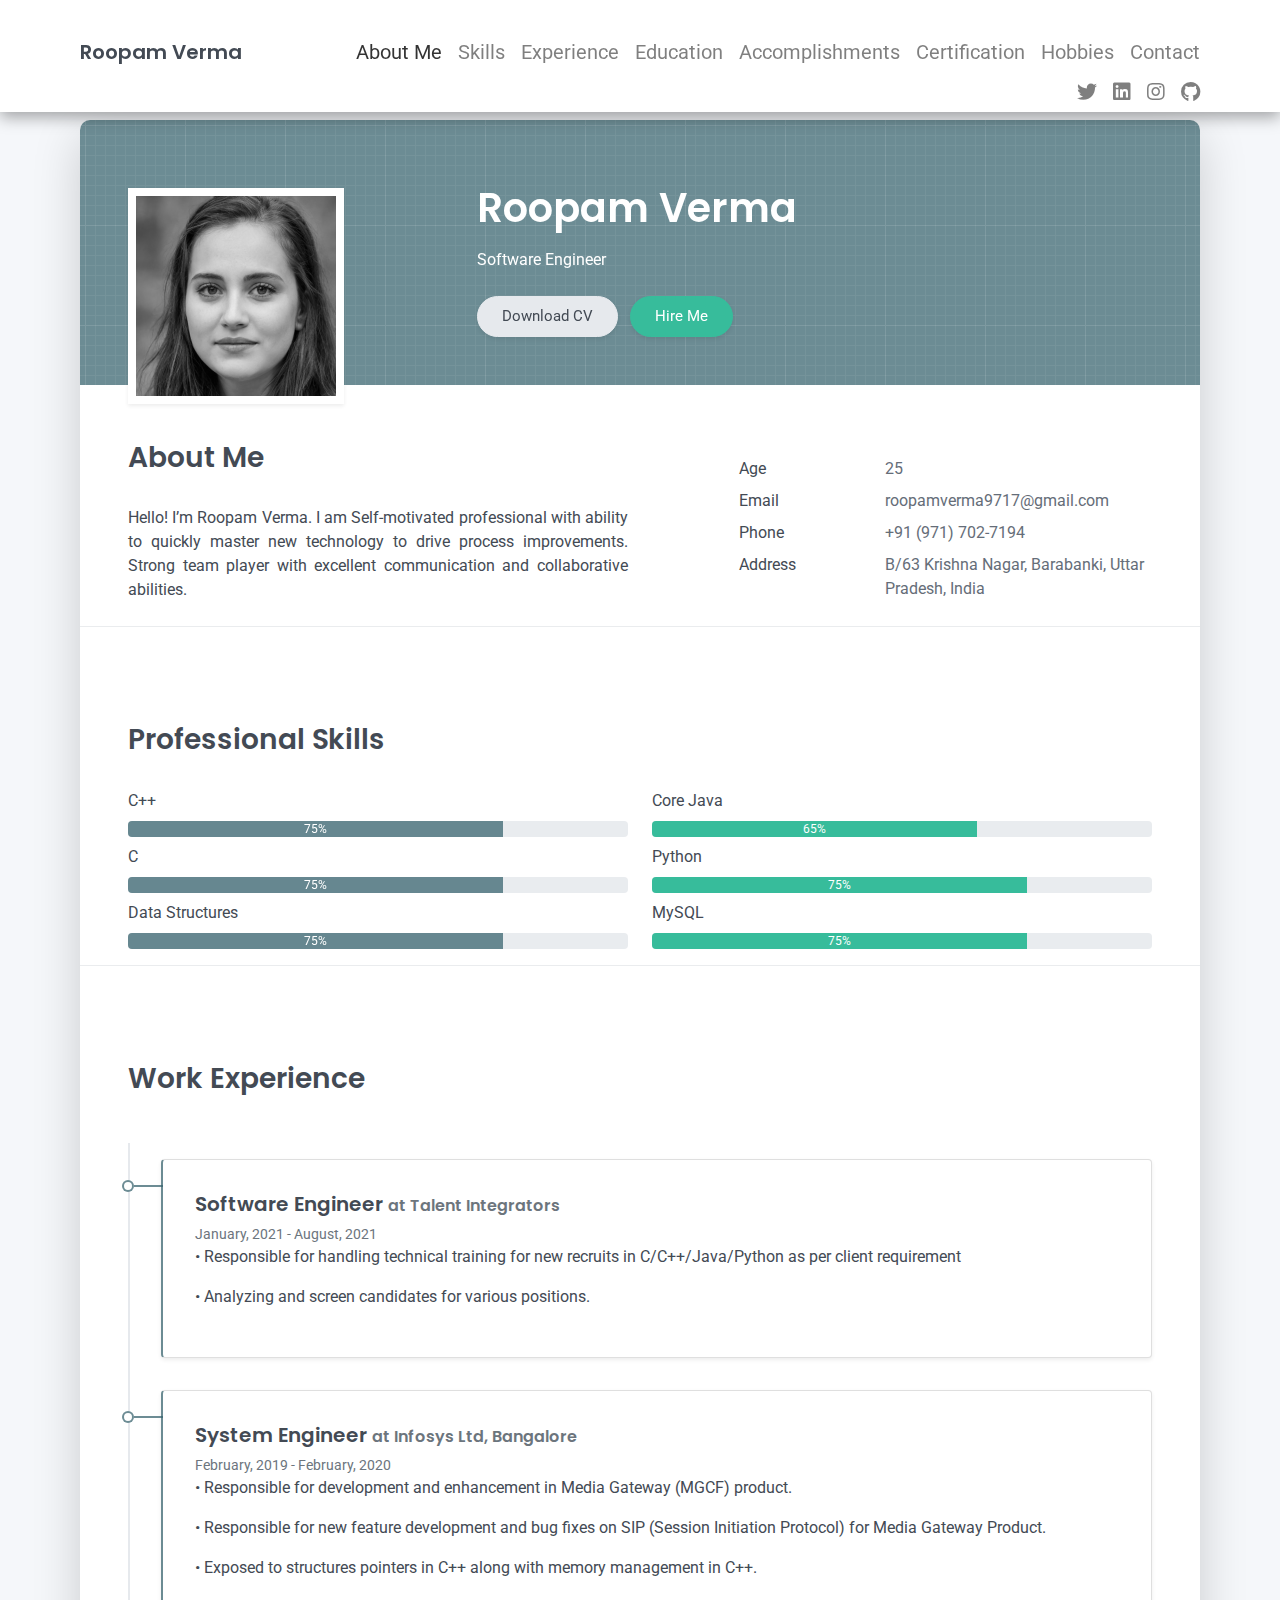
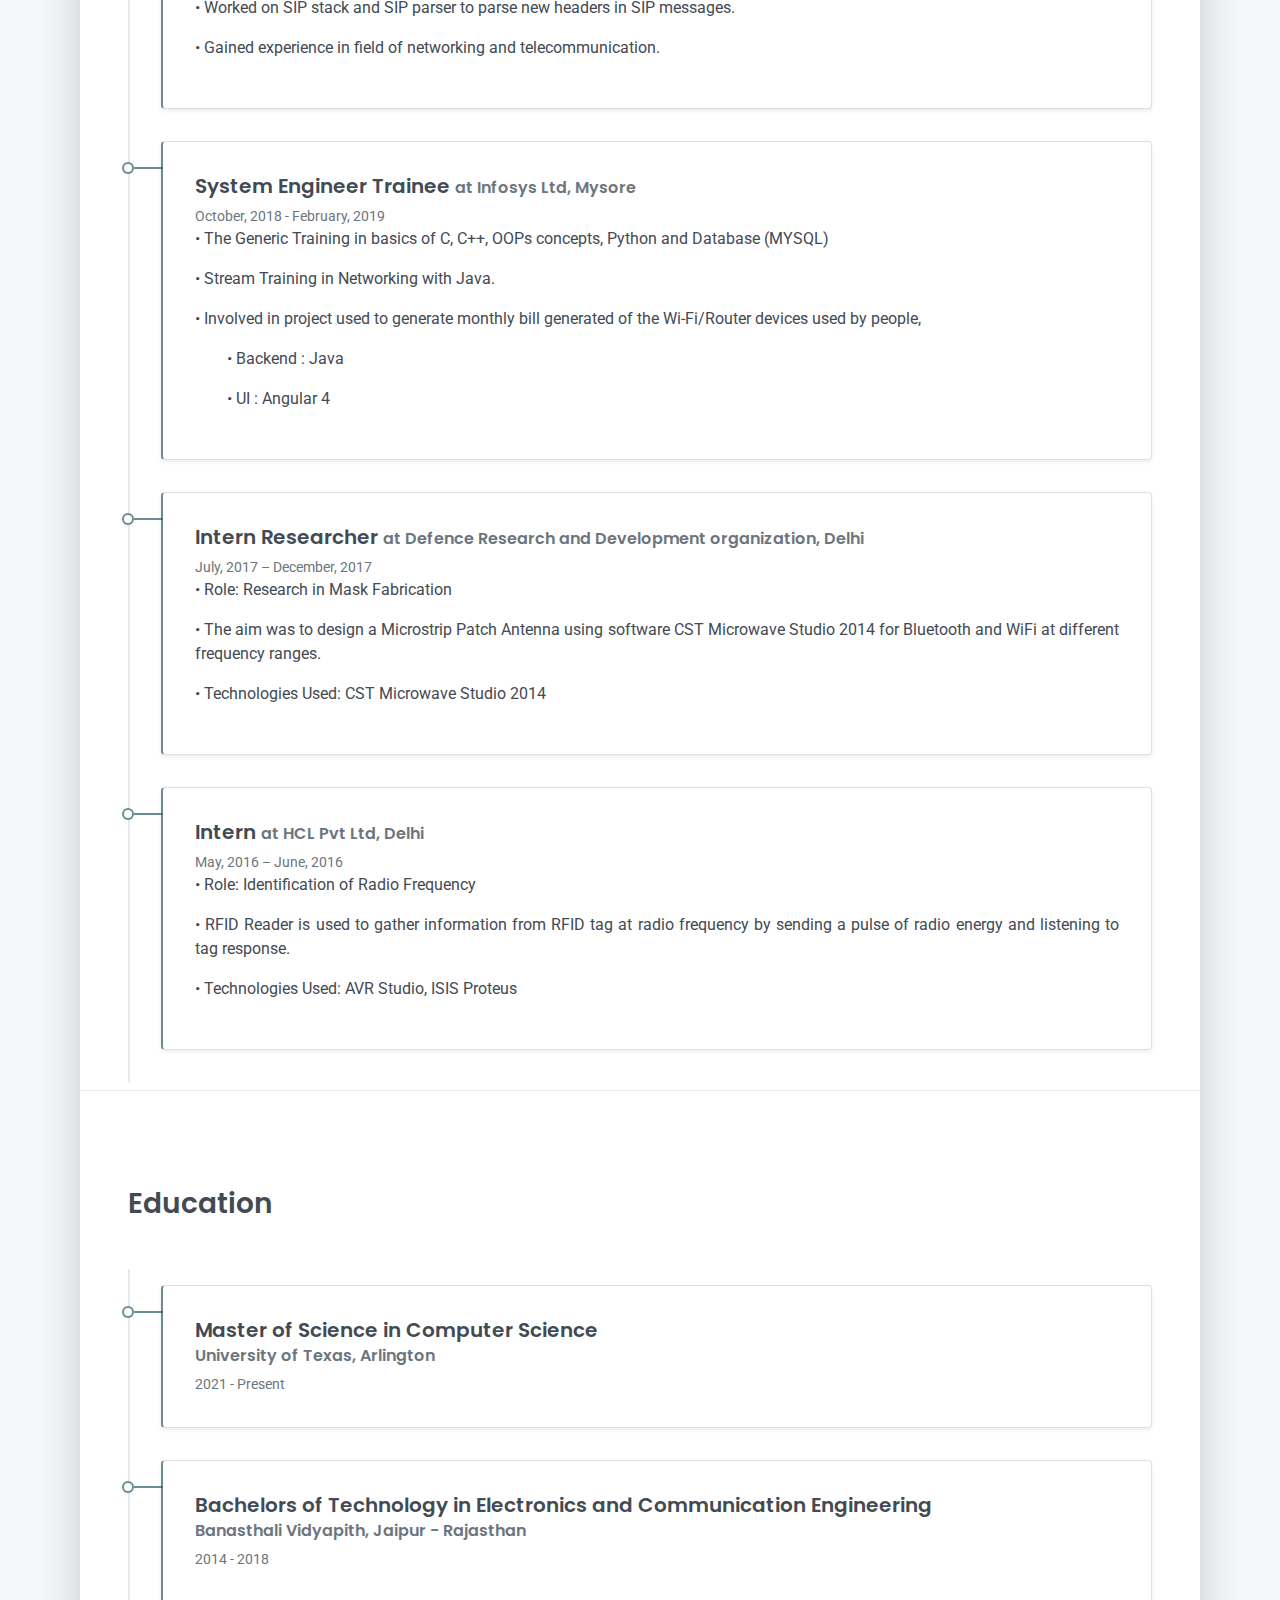
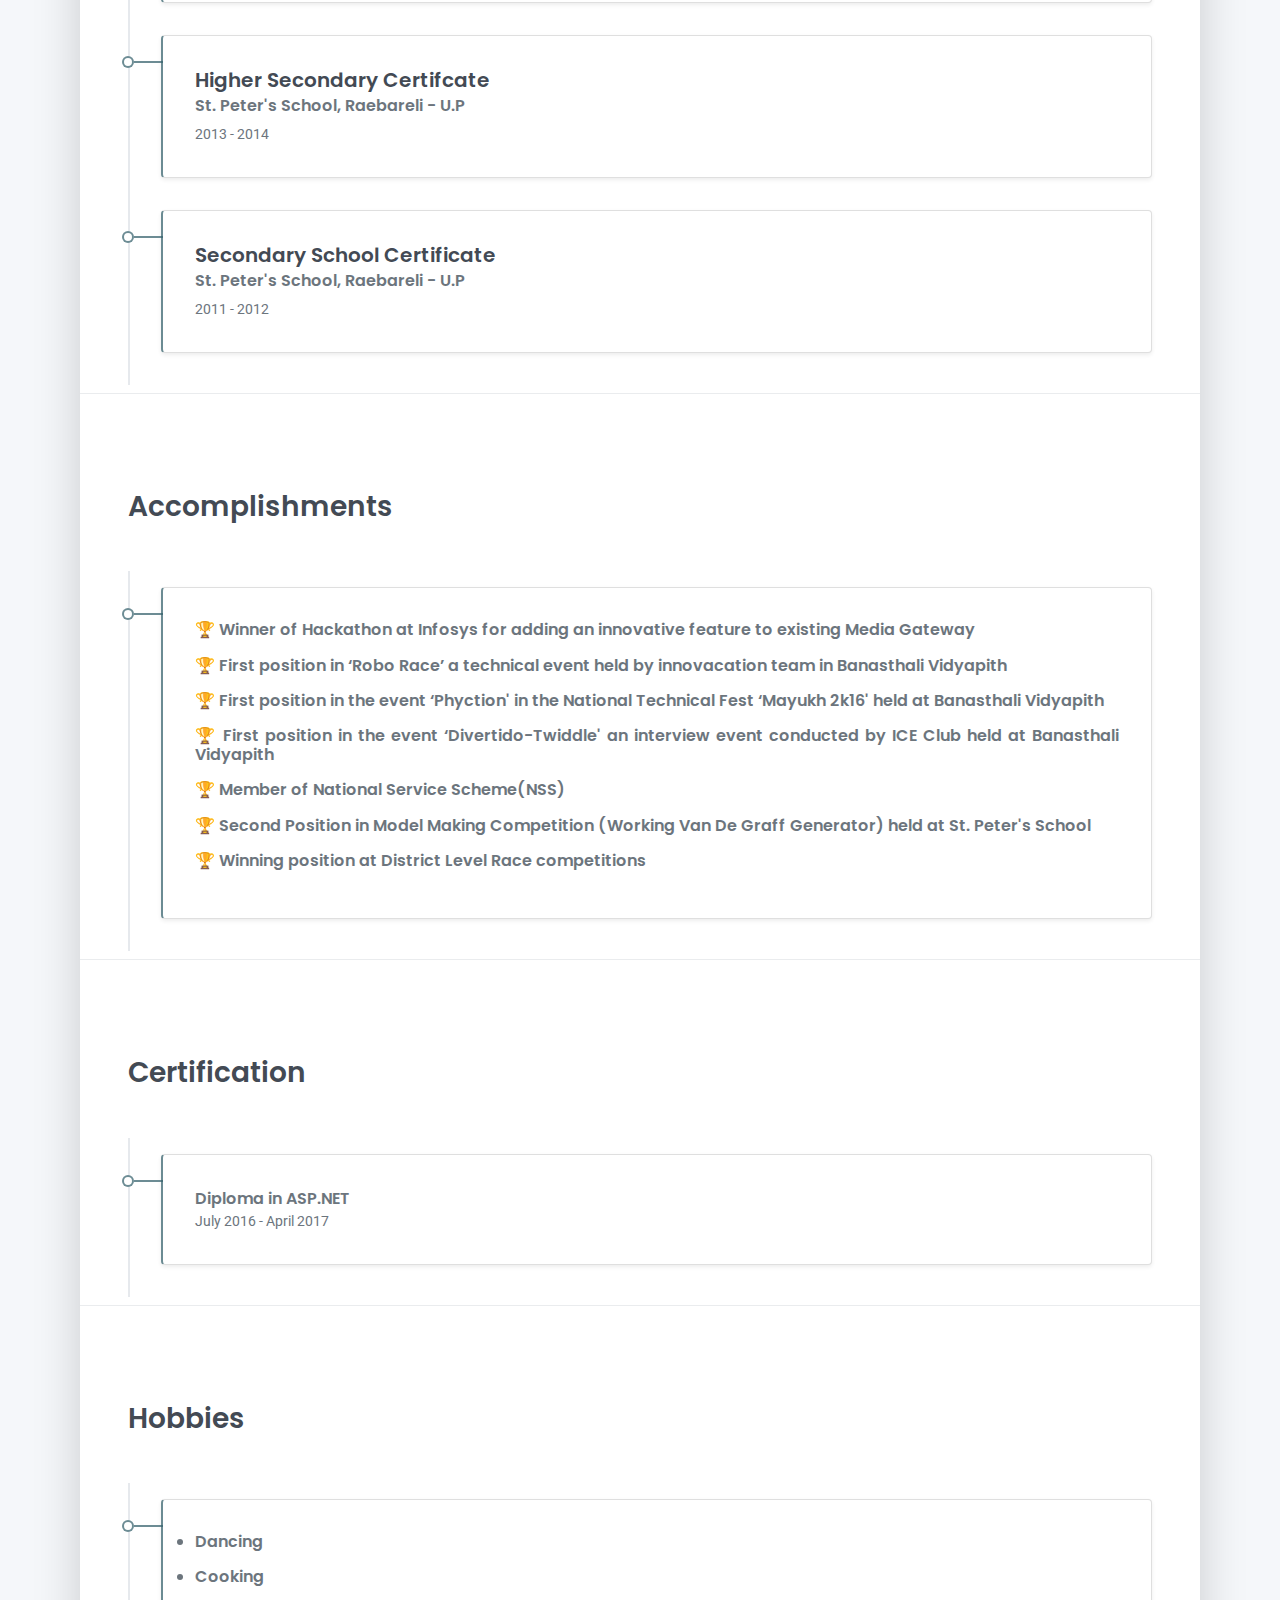
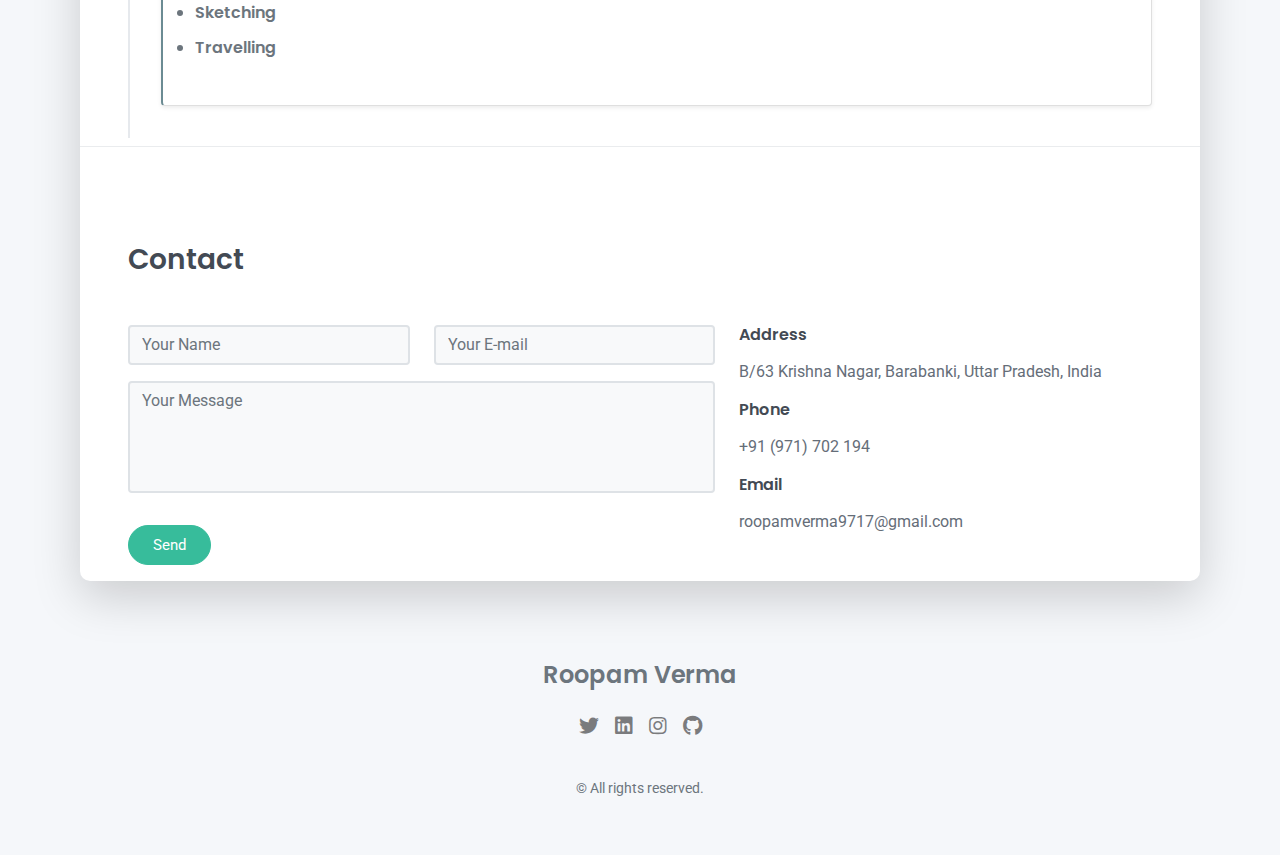
==== index.html @ d4c9407b "Update index.html" ====
<!DOCTYPE html>
<html lang="en-US">
  <head>
    <meta charset="UTF-8">
    <meta http-equiv="X-UA-Compatible" content="IE=edge">
    <meta name="viewport" content="width=device-width, initial-scale=1">
    <title>Roopam Verma</title>
    <link rel="preconnect" href="https://fonts.gstatic.com" crossorigin="crossorigin" />
    <link rel="preload" as="style" href="https://fonts.googleapis.com/css2?family=Poppins:wght@600&amp;family=Roboto:wght@300;400;500;700&amp;display=swap" />
    <link rel="stylesheet" href="https://fonts.googleapis.com/css2?family=Poppins:wght@600&amp;family=Roboto:wght@300;400;500;700&amp;display=swap" media="print" onload="this.media='all'" />
    <noscript>
      <link rel="stylesheet" href="https://fonts.googleapis.com/css2?family=Poppins:wght@600&amp;family=Roboto:wght@300;400;500;700&amp;display=swap" />
    </noscript>
    <link href="css/font-awesome/css/all.min.css?ver=1.2.0" rel="stylesheet">
    <link href="css/bootstrap.css?ver=1.2.0" rel="stylesheet">
    <link href="css/aos.css?ver=1.2.0" rel="stylesheet">
    <link href="css/main.css?ver=1.2.0" rel="stylesheet">
    <noscript>
      <style type="text/css">
        [data-aos] {
          opacity: 1 !important;
          transform: translate(0) scale(1) !important;
        }
      </style>
    </noscript>
  </head>
  <body id="top">
    <div class="posfix">
      <div class="container text-center text-lg-left">
        <div class="py-3 clearfix">
          <h1 class="site-title mb-0">Roopam Verma</h1>
          <div class="site-nav">
            <nav role="navigation">
		<ul id="mainNav" class="nav justify-content-center">
                        <li class=" active nav-item">
				<a class="nav-link" href="#aboutMe" >About Me</a>
			</li>
                        <li class="nav-item">
				<a class="nav-link" href="#skills" >Skills</a>
			</li>
                        <li class="nav-item">
				<a class="nav-link" href="#experience" >Experience</a>
			</li>
                        <li class="nav-item">
				<a class="nav-link" href="#edu" >Education</a>
			</li>
                        <li class="nav-item">
				<a class="nav-link" href="#Accomp" >Accomplishments</a>
			</li>
                        <li class="nav-item">
				<a class="nav-link" href="#certifications" >Certification</a>
			</li>
                        <li class="nav-item">
				<a class="nav-link" href="#hobbies" >Hobbies</a>
			</li>
                        <li class="nav-item">
				<a class="nav-link" href="#contact" >Contact</a>
			</li>
                    </ul>
                    <ul class="nav justify-content-end">
                <li class="nav-item">
                  <a class="nav-link" href="https://twitter.com/roopamverma96" title="Twitter">
                    <i class="fab fa-twitter"></i>
                    <span class="menu-title sr-only">Twitter</span>
                  </a>
                </li>
                <li class="nav-item">
                  <a class="nav-link" href="https://www.linkedin.com/in/roopamverma/" title="LinkedIn">
                    <i class="fab fa-linkedin"></i>
                    <span class="menu-title sr-only">LinkedIn</span>
                  </a>
                </li>
                <li class="nav-item">
                  <a class="nav-link" href="https://www.instagram.com/roopamrv/" title="Instagram">
                    <i class="fab fa-instagram"></i>
                    <span class="menu-title sr-only">Instagram</span>
                  </a>
                </li>
                <li class="nav-item">
                  <a class="nav-link" href="https://github.com/roopamrv" title="Github">
                    <i class="fab fa-github"></i>
                    <span class="menu-title sr-only">Github</span>
                  </a>
                </li>
              </ul>
            </nav>
          </div>
        </div>
      </div>
    </div>
    <div class="page-content mtop">
      <div class="container">
        <div class="cover shadow-lg bg-white">
          <div class="cover-bg p-3 p-lg-4 text-white">
            <div class="row">
              <div class="col-lg-4 col-md-5">
                <div class="avatar hover-effect bg-white shadow-sm p-1">
                  <img src="images/avatar.jpg" width="200" height="200" />
                </div>
              </div>
              <div class="col-lg-8 col-md-7 text-center text-md-start">
                <h2 class="h1 mt-2" data-aos="fade-left" data-aos-delay="0">Roopam Verma</h2>
                <p data-aos="fade-left" data-aos-delay="100">Software Engineer</p>
                <div class="d-print-none" data-aos="fade-left" data-aos-delay="200">
                  <a class="btn btn-light text-dark shadow-sm mt-1 me-1" href="right-resume.pdf" target="_blank">Download CV</a>
                  <a class="btn btn-success shadow-sm mt-1" href="#contact">Hire Me</a>
                </div>
              </div>
            </div>
          </div>
	  <section id="aboutMe" class= class="secpad">
          <div class="about-section pt-4 px-3 px-lg-4 mt-1">
            <div class="row">
              <div class="col-md-6">
                <h2 class="h3 mb-3">About Me</h2>
                <p>Hello! I’m Roopam Verma. I am Self-motivated professional with ability to quickly master new technology to drive process improvements. Strong team player with excellent communication and collaborative abilities.</p>
              </div>
              <div class="col-md-5 offset-md-1">
                <div class="row mt-2">
                  <div class="col-sm-4">
                    <div class="pb-1">Age</div>
                  </div>
                  <div class="col-sm-8">
                    <div class="pb-1 text-secondary">25</div>
                  </div>
                  <div class="col-sm-4">
                    <div class="pb-1">Email</div>
                  </div>
                  <div class="col-sm-8">
                    <div class="pb-1 text-secondary">roopamverma9717@gmail.com</div>
                  </div>
                  <div class="col-sm-4">
                    <div class="pb-1">Phone</div>
                  </div>
                  <div class="col-sm-8">
                    <div class="pb-1 text-secondary">+91 (971) 702-7194</div>
                  </div>
                  <div class="col-sm-4">
                    <div class="pb-1">Address</div>
                  </div>
                  <div class="col-sm-8">
                    <div class="pb-1 text-secondary">B/63 Krishna Nagar, Barabanki, Uttar Pradesh, India </div>
                  </div>
                </div>
              </div>
            </div>
          </div>
	  </section>
          <hr class="d-print-none" />
        <section id="skills" class="secpad">  
	<div class="skills-section px-3 px-lg-4 pt-4">
            <h2 class="h3 mb-3">Professional Skills</h2>
            <div class="row">
              <div class="col-md-6">
                <div class="mb-2">
                  <span>C++</span>
                  <div class="progress my-1">
                    <div class="progress-bar bg-primary" role="progressbar" data-aos="zoom-in-right" data-aos-delay="100" data-aos-anchor=".skills-section" style="width: 75%" aria-valuenow="75" aria-valuemin="0" aria-valuemax="100">75%</div>
                  </div>
                </div>
                <div class="mb-2">
                  <span>C</span>
                  <div class="progress my-1">
                    <div class="progress-bar bg-primary" role="progressbar" data-aos="zoom-in-right" data-aos-delay="200" data-aos-anchor=".skills-section" style="width: 75%" aria-valuenow="75" aria-valuemin="0" aria-valuemax="100">75%</div>
                  </div>
                </div>
                <div class="mb-2">
                  <span>Data Structures</span>
                  <div class="progress my-1">
                    <div class="progress-bar bg-primary" role="progressbar" data-aos="zoom-in-right" data-aos-delay="300" data-aos-anchor=".skills-section" style="width: 75%" aria-valuenow="75" aria-valuemin="0" aria-valuemax="100">75%</div>
                  </div>
                </div>
              </div>
              <div class="col-md-6">
                <div class="mb-2">
                  <span>Core Java</span>
                  <div class="progress my-1">
                    <div class="progress-bar bg-success" role="progressbar" data-aos="zoom-in-right" data-aos-delay="400" data-aos-anchor=".skills-section" style="width: 65%" aria-valuenow="70" aria-valuemin="0" aria-valuemax="100">65%</div>
                  </div>
                </div>
                <div class="mb-2">
                  <span>Python</span>
                  <div class="progress my-1">
                    <div class="progress-bar bg-success" role="progressbar" data-aos="zoom-in-right" data-aos-delay="500" data-aos-anchor=".skills-section" style="width: 75%" aria-valuenow="65" aria-valuemin="0" aria-valuemax="100">75%</div>
                  </div>
                </div>
                <div class="mb-2">
                  <span>MySQL</span>
                  <div class="progress my-1">
                    <div class="progress-bar bg-success" role="progressbar" data-aos="zoom-in-right" data-aos-delay="600" data-aos-anchor=".skills-section" style="width: 75%" aria-valuenow="75" aria-valuemin="0" aria-valuemax="100">75%</div>
                  </div>
                </div>
              </div>
            </div>
          </div></section>
          <hr class="d-print-none" />
	  <section id="experience" class="secpad">
          <div class="work-experience-section px-3 px-lg-4 pt-4">
            <h2 class="h3 mb-4">Work Experience</h2>
            <div class="timeline">
              <div class="timeline-card timeline-card-primary card shadow-sm">
                <div class="card-body">
                  <div class="h5 mb-1">Software Engineer <span class="text-muted h6">at Talent Integrators</span>
                  </div>
                  <div class="text-muted text-small mb-2">January, 2021 - August, 2021</div>
                  <div>
                    <p>• Responsible for handling technical training for new recruits in C/C++/Java/Python as per client requirement </p>
                    <p>• Analyzing and screen candidates for various positions.</p>
                  </div>
                </div>
              </div>
              <div class="timeline-card timeline-card-primary card shadow-sm">
                <div class="card-body">
                  <div class="h5 mb-1">System Engineer <span class="text-muted h6">at Infosys Ltd, Bangalore</span>
                  </div>
                  <div class="text-muted text-small mb-2">February, 2019 - February, 2020</div>
                  <div>
                    <p>• Responsible for development and enhancement in Media Gateway (MGCF) product.</p>
                    <p>• Responsible for new feature development and bug fixes on SIP (Session Initiation Protocol) for Media Gateway Product.</p>
                    <p>• Exposed to structures pointers in C++ along with memory management in C++.</p>
                    <p>• Worked on SIP stack and SIP parser to parse new headers in SIP messages.</p>
                    <p>• Gained experience in field of networking and telecommunication.</p>
                  </div>
                </div>
              </div>
              <div class="timeline-card timeline-card-primary card shadow-sm">
                <div class="card-body">
                  <div class="h5 mb-1">System Engineer Trainee <span class="text-muted h6">at Infosys Ltd, Mysore</span>
                  </div>
                  <div class="text-muted text-small mb-2">October, 2018 - February, 2019</div>
                  <div>
                    <p>• The Generic Training in basics of C, C++, OOPs concepts, Python and Database (MYSQL)</p>
                    <p>• Stream Training in Networking with Java.</p>
                    <p>• Involved in project used to generate monthly bill generated of the Wi-Fi/Router devices used by people,</p>
                    <p>&nbsp &nbsp &nbsp &nbsp • Backend : Java</p>
                    <p>&nbsp &nbsp &nbsp &nbsp • UI : Angular 4</p>
                  </div>
                </div>
              </div>
              </ /adding data>
              <div class="timeline-card timeline-card-primary card shadow-sm">
                <div class="card-body">
                  <div class="h5 mb-1">Intern Researcher <span class="text-muted h6">at Defence Research and Development organization, Delhi</span>
                  </div>
                  <div class="text-muted text-small mb-2">July, 2017 – December, 2017</div>
                  <div>
                    <p>• Role: Research in Mask Fabrication</p>
                    <p>• The aim was to design a Microstrip Patch Antenna using software CST Microwave Studio 2014 for Bluetooth and WiFi at different frequency ranges.</p>
                    <p>• Technologies Used: CST Microwave Studio 2014</p>
                  </div>
                </div>
              </div>
              <div class="timeline-card timeline-card-primary card shadow-sm">
                <div class="card-body">
                  <div class="h5 mb-1">Intern <span class="text-muted h6">at HCL Pvt Ltd, Delhi</span>
                  </div>
                  <div class="text-muted text-small mb-2">May, 2016 – June, 2016</div>
                  <div>
                    <p>• Role: Identification of Radio Frequency</p>
                    <p>• RFID Reader is used to gather information from RFID tag at radio frequency by sending a pulse of radio energy and listening to tag response.</p>
                    <p>• Technologies Used: AVR Studio, ISIS Proteus</p>
                  </div>
                </div>
              </div>
            </div>
          </div></section>
          <hr class="d-print-none" />
	  <section id="edu" class="secpad">
          <div class="education-section px-3 px-lg-4 pt-4">
            <h2 class="h3 mb-4">Education</h2>
            <div class="timeline">
              <div class="timeline-card timeline-card-success card shadow-sm">
                <div class="card-body">
                  <div class="h5 mb-1">Master of Science in Computer Science <br>
                    <span class="text-muted h6">University of Texas, Arlington</span>
                  </div>
                  <div class="text-muted text-small mb-2">2021 - Present</div>
                </div>
              </div>
              <div class="timeline-card timeline-card-success card shadow-sm">
                <div class="card-body">
                  <div class="h5 mb-1">Bachelors of Technology in Electronics and Communication Engineering <br>
                    <span class="text-muted h6">Banasthali Vidyapith, Jaipur - Rajasthan</span>
                  </div>
                  <div class="text-muted text-small mb-2">2014 - 2018</div>
                </div>
              </div>
              <div class="timeline-card timeline-card-success card shadow-sm">
                <div class="card-body">
                  <div class="h5 mb-1">Higher Secondary Certifcate <br>
                    <span class="text-muted h6">St. Peter's School, Raebareli - U.P</span>
                  </div>
                  <div class="text-muted text-small mb-2">2013 - 2014</div>
                </div>
              </div>
              <div class="timeline-card timeline-card-success card shadow-sm">
                <div class="card-body">
                  <div class="h5 mb-1">Secondary School Certificate <br>
                    <span class="text-muted h6">St. Peter's School, Raebareli - U.P</span>
                  </div>
                  <div class="text-muted text-small mb-2">2011 - 2012</div>
                </div>
              </div>
            </div>
          </div></section>
          <hr class="d-print-none" />
	  <section id="Accomp" class="secpad">
          <div class="education-section px-3 px-lg-4 pt-4">
            <h2 class="h3 mb-4">Accomplishments</h2>
            <div class="timeline">
              <div class="timeline-card timeline-card-success card shadow-sm">
                <div class="card-body">
                  <span class="text-muted h6">
                    <p>🏆 Winner of Hackathon at Infosys for adding an innovative feature to existing Media Gateway </p>
                    <p>🏆 First position in ‘Robo Race’ a technical event held by innovacation team in Banasthali Vidyapith </p>
                    <p>🏆 First position in the event ‘Phyction' in the National Technical Fest ‘Mayukh 2k16' held at Banasthali Vidyapith </p>
                    <p>🏆 First position in the event ‘Divertido-Twiddle' an interview event conducted by ICE Club held at Banasthali Vidyapith </p>
                    <p>🏆 Member of National Service Scheme(NSS) </p>
                    <p>🏆 Second Position in Model Making Competition (Working Van De Graff Generator) held at St. Peter's School </p>
                    <p>🏆 Winning position at District Level Race competitions </p>
                  </span>
                </div>
              </div>
            </div>
          </div></section>
          <hr class="d-print-none" />
	  <section id="certifications" class="secpad">
          <div class="education-section px-3 px-lg-4 pt-4">
            <h2 class="h3 mb-4">Certification</h2>
            <div class="timeline">
              <div class="timeline-card timeline-card-success card shadow-sm">
                <div class="card-body">
                  <span class="text-muted h6"> Diploma in ASP.NET </span>
                  <div class="text-muted text-small mb-2">July 2016 - April 2017</div>
                </div>
              </div>
            </div>
          </div></section>
          <hr class="d-print-none" />
	  <section id="hobbies" class="secpad">
          <div class="education-section px-3 px-lg-4 pt-4">
            <h2 class="h3 mb-4">Hobbies</h2>
            <div class="timeline">
              <div class="timeline-card timeline-card-success card shadow-sm">
                <div class="card-body">
                  <span class="text-muted h6">
                    <li>
                      <p>Dancing </p>
                    </li>
                    <li>
                      <p>Cooking </p>
                    </li>
                    <li>
                      <p>Sketching </p>
                    </li>
                    <li>
                      <p>Travelling </p>
                    </li>
                  </span>
                </div>
              </div>
            </div>
          </div></section>
          <hr class="d-print-none" />
	  <section id="contact" class="secpad">
          <div class="contant-section px-3 px-lg-4 pt-4">
            <h2 class="h3 text mb-3">Contact</h2>
            <div class="row">
              <div class="col-md-7 d-print-none">
                <div class="my-2">
                  <form action="https://formspree.io/your@email.com" method="POST">
                    <div class="row">
                      <div class="col-6">
                        <input class="form-control" type="text" id="name" name="name" placeholder="Your Name" required>
                      </div>
                      <div class="col-6">
                        <input class="form-control" type="email" id="email" name="_replyto" placeholder="Your E-mail" required>
                      </div>
                    </div>
                    <div class="form-group my-2">
                      <textarea class="form-control" style="resize: none;" id="message" name="message" rows="4" placeholder="Your Message" required></textarea>
                    </div>
                    <button class="btn btn-success mt-2" type="submit">Send</button>
                  </form>
                </div>
              </div>
              <div class="col">
                <div class="mt-2">
                  <h3 class="h6">Address</h3>
                  <div class="pb-2 text-secondary">B/63 Krishna Nagar, Barabanki, Uttar Pradesh, India</div>
                  <h3 class="h6">Phone</h3>
                  <div class="pb-2 text-secondary">+91 (971) 702 194 </div>
                  <h3 class="h6">Email</h3>
                  <div class="pb-2 text-secondary">roopamverma9717@gmail.com</div>
                </div></section>
              </div>
              <div class="col d-none d-print-block">
                <div class="mt-2">
                  <div>
                    <div class="mb-2">
                      <div class="text-dark">
                        <i class="fab fa-twitter mr-1"></i>
                        <span>https://twitter.com/roopamverma96</span>
                      </div>
                    </div>
                    <div class="mb-2">
                      <div class="text-dark">
                        <i class="fab fa-linkedin mr-1"></i>
                        <span>https://www.linkedin.com/in/roopamverma/</span>
                      </div>
                    </div>
                    <div class="mb-2">
                      <div class="text-dark">
                        <i class="fab fa-instagram mr-1"></i>
                        <span>https://www.instagram.com/roopamrv/</span>
                      </div>
                    </div>
                    <div class="mb-2">
                      <div class="text-dark">
                        <i class="fab fa-github mr-1"></i>
                        <span>https://github.com/roopamrv</span>
                      </div>
                    </div>
                  </div>
                </div>
              </div>
            </div>
          </div>
        </div>
      </div>
    </div>
    <footer class="pt-4 pb-4 text-muted text-center d-print-none">
      <div class="container">
        <div class="my-3">
          <div class="h4">Roopam Verma</div>
          <div class="footer-nav">
            <nav role="navigation">
              <ul class="nav justify-content-center">
                <li class="nav-item">
                  <a class="nav-link" href="https://twitter.com/roopamverma96" title="Twitter">
                    <i class="fab fa-twitter"></i>
                    <span class="menu-title sr-only">Twitter</span>
                  </a>
                </li>
                <li class="nav-item">
                  <a class="nav-link" href="https://www.linkedin.com/in/roopamverma/" title="LinkedIn">
                    <i class="fab fa-linkedin"></i>
                    <span class="menu-title sr-only">LinkedIn</span>
                  </a>
                </li>
                <li class="nav-item">
                  <a class="nav-link" href="https://www.instagram.com/roopamrv/" title="Instagram">
                    <i class="fab fa-instagram"></i>
                    <span class="menu-title sr-only">Instagram</span>
                  </a>
                </li>
                <li class="nav-item">
                  <a class="nav-link" href="https://github.com/roopamrv" title="Github">
                    <i class="fab fa-github"></i>
                    <span class="menu-title sr-only">Github</span>
                  </a>
                </li>
              </ul>
            </nav>
          </div>
        </div>
        <div class="text-small">
          <div class="mb-1">&copy; All rights reserved.</div>
        </div>
      </div>
    </footer>
    <script src="scripts/bootstrap.bundle.min.js?ver=1.2.0"></script>
    <script src="scripts/aos.js?ver=1.2.0"></script>
    <script src="https://ajax.googleapis.com/ajax/libs/jquery/2.0.0/jquery.min.js"></script>
    <script type="text/javascript" src="scripts/main.js?ver=1.2.0"></script>
  </body>
</html>
---- css/main.css ----
/* Buttons */
/* Inputs */
/* Timeline custom component */
.timeline {
  border-left: 2px solid #E6E9ED;
  padding: 1rem 0; }

.timeline-card {
  position: relative;
  margin-left: 31px;
  border-left: 2px solid;
  margin-bottom: 2rem; }

.timeline-card:last-child {
  margin-bottom: 1rem; }

.timeline-card:before {
  content: '';
  display: inline-block;
  position: absolute;
  background-color: #fff;
  border-radius: 10px;
  width: 12px;
  height: 12px;
  top: 20px;
  left: -41px;
  border: 2px solid;
  z-index: 2; }

.timeline-card:after {
  content: '';
  display: inline-block;
  position: absolute;
  background-color: currentColor;
  width: 29px;
  height: 2px;
  top: 25px;
  left: -29px;
  z-index: 1; }

.timeline-card-primary {
  border-left-color: rgba(53, 97, 108, 0.73);; }

.timeline-card-primary:before {
  border-color: rgba(53, 97, 108, 0.73);; }

.timeline-card-primary:after {
  background-color: rgba(53, 97, 108, 0.73);; }

.timeline-card-success {
  border-left-color: rgba(53, 97, 108, 0.73); }

.timeline-card-success:before {
  border-color: rgba(53, 97, 108, 0.73); }

.timeline-card-success:after {
  background-color: rgba(53, 97, 108, 0.73); }

html {
  scroll-behavior: smooth; }

.site-title {
  font-size: 1.25rem;
  line-height: 2.5rem; }

.nav-link {
  padding: 0;
  font-size: 1.25rem;
  line-height: 2.5rem;
  color: rgba(0, 0, 0, 0.5); }

.nav-link:hover,
.nav-link:focus,
.active .nav-link {
  color: rgba(0, 0, 0, 0.8); }

.nav-item + .nav-item {
  margin-left: 1rem; }

.cover {
  border-radius: 10px; }

.cover-bg {
  background-color: rgba(53, 97, 108, 0.73);
  background-image: url("data:image/svg+xml,%3Csvg xmlns='http://www.w3.org/2000/svg' width='100' height='100' viewBox='0 0 100 100'%3E%3Cg fill-rule='evenodd'%3E%3Cg fill='%23ffffff' fill-opacity='0.12'%3E%3Cpath opacity='.5' d='M96 [base64] 0v-9h-9v9h9zm-10 0v-9h-9v9h9zm-10 0v-9h-9v9h9zm-10 0v-9h-9v9h9zm-10 0v-9h-9v9h9zm-10 0v-9h-9v9h9zm-10 0v-9h-9v9h9zm-10 0v-9h-9v9h9zm-9-10h9v-9h-9v9zm10 0h9v-9h-9v9zm10 0h9v-9h-9v9zm10 0h9v-9h-9v9zm10 0h9v-9h-9v9zm10 0h9v-9h-9v9zm10 0h9v-9h-9v9zm10 0h9v-9h-9v9zm9-10v-9h-9v9h9zm-10 0v-9h-9v9h9zm-10 0v-9h-9v9h9zm-10 0v-9h-9v9h9zm-10 0v-9h-9v9h9zm-10 0v-9h-9v9h9zm-10 0v-9h-9v9h9zm-10 0v-9h-9v9h9zm-9-10h9v-9h-9v9zm10 0h9v-9h-9v9zm10 0h9v-9h-9v9zm10 0h9v-9h-9v9zm10 0h9v-9h-9v9zm10 0h9v-9h-9v9zm10 0h9v-9h-9v9zm10 0h9v-9h-9v9zm9-10v-9h-9v9h9zm-10 0v-9h-9v9h9zm-10 0v-9h-9v9h9zm-10 0v-9h-9v9h9zm-10 0v-9h-9v9h9zm-10 0v-9h-9v9h9zm-10 0v-9h-9v9h9zm-10 0v-9h-9v9h9zm-9-10h9v-9h-9v9zm10 0h9v-9h-9v9zm10 0h9v-9h-9v9zm10 0h9v-9h-9v9zm10 0h9v-9h-9v9zm10 0h9v-9h-9v9zm10 0h9v-9h-9v9zm10 0h9v-9h-9v9zm9-10v-9h-9v9h9zm-10 0v-9h-9v9h9zm-10 0v-9h-9v9h9zm-10 0v-9h-9v9h9zm-10 0v-9h-9v9h9zm-10 0v-9h-9v9h9zm-10 0v-9h-9v9h9zm-10 0v-9h-9v9h9zm-9-10h9v-9h-9v9zm10 0h9v-9h-9v9zm10 0h9v-9h-9v9zm10 0h9v-9h-9v9zm10 0h9v-9h-9v9zm10 0h9v-9h-9v9zm10 0h9v-9h-9v9zm10 0h9v-9h-9v9z'/%3E%3Cpath d='M6 5V0H5v5H0v1h5v94h1V6h94V5H6z'/%3E%3C/g%3E%3C/g%3E%3C/svg%3E");
  border-radius: 10px 10px 0 0; }

.avatar {
  max-width: 216px;
  max-height: 216px;
  margin-top: 20px;
  text-align: center;
  margin-left: auto;
  margin-right: auto; }

.avatar img {
  /* Safari 6.0 - 9.0 */
  filter: grayscale(100%); }

footer a:not(.nav-link) {
  color: inherit;
  border-bottom: 1px dashed;
  text-decoration: none;
  cursor: pointer; }

@media (min-width: 48em) {
  .site-title {
    float: left; }
  .site-nav {
    float: right; }
  .avatar {
    margin-bottom: -80px;
    margin-left: 0; } }

@media print {
  body {
    background-color: #fff; }
  .container {
    width: auto;
    max-width: 100%;
    padding: 0; }
  .cover, .cover-bg {
    border-radius: 0; }
  .cover.shadow-lg {
    box-shadow: none !important; }
  .cover-bg {
    padding: 5rem !important;
    padding-bottom: 10px !important; }
  .avatar {
    margin-top: -10px; }
  .about-section {
    padding: 6.5rem 5rem 2rem !important; }
  .skills-section,
  .work-experience-section,
  .education-section,
  .contant-section {
    padding: 1.5rem 5rem 2rem !important; }
  .page-break {
    padding-top: 5rem;
    page-break-before: always; } }
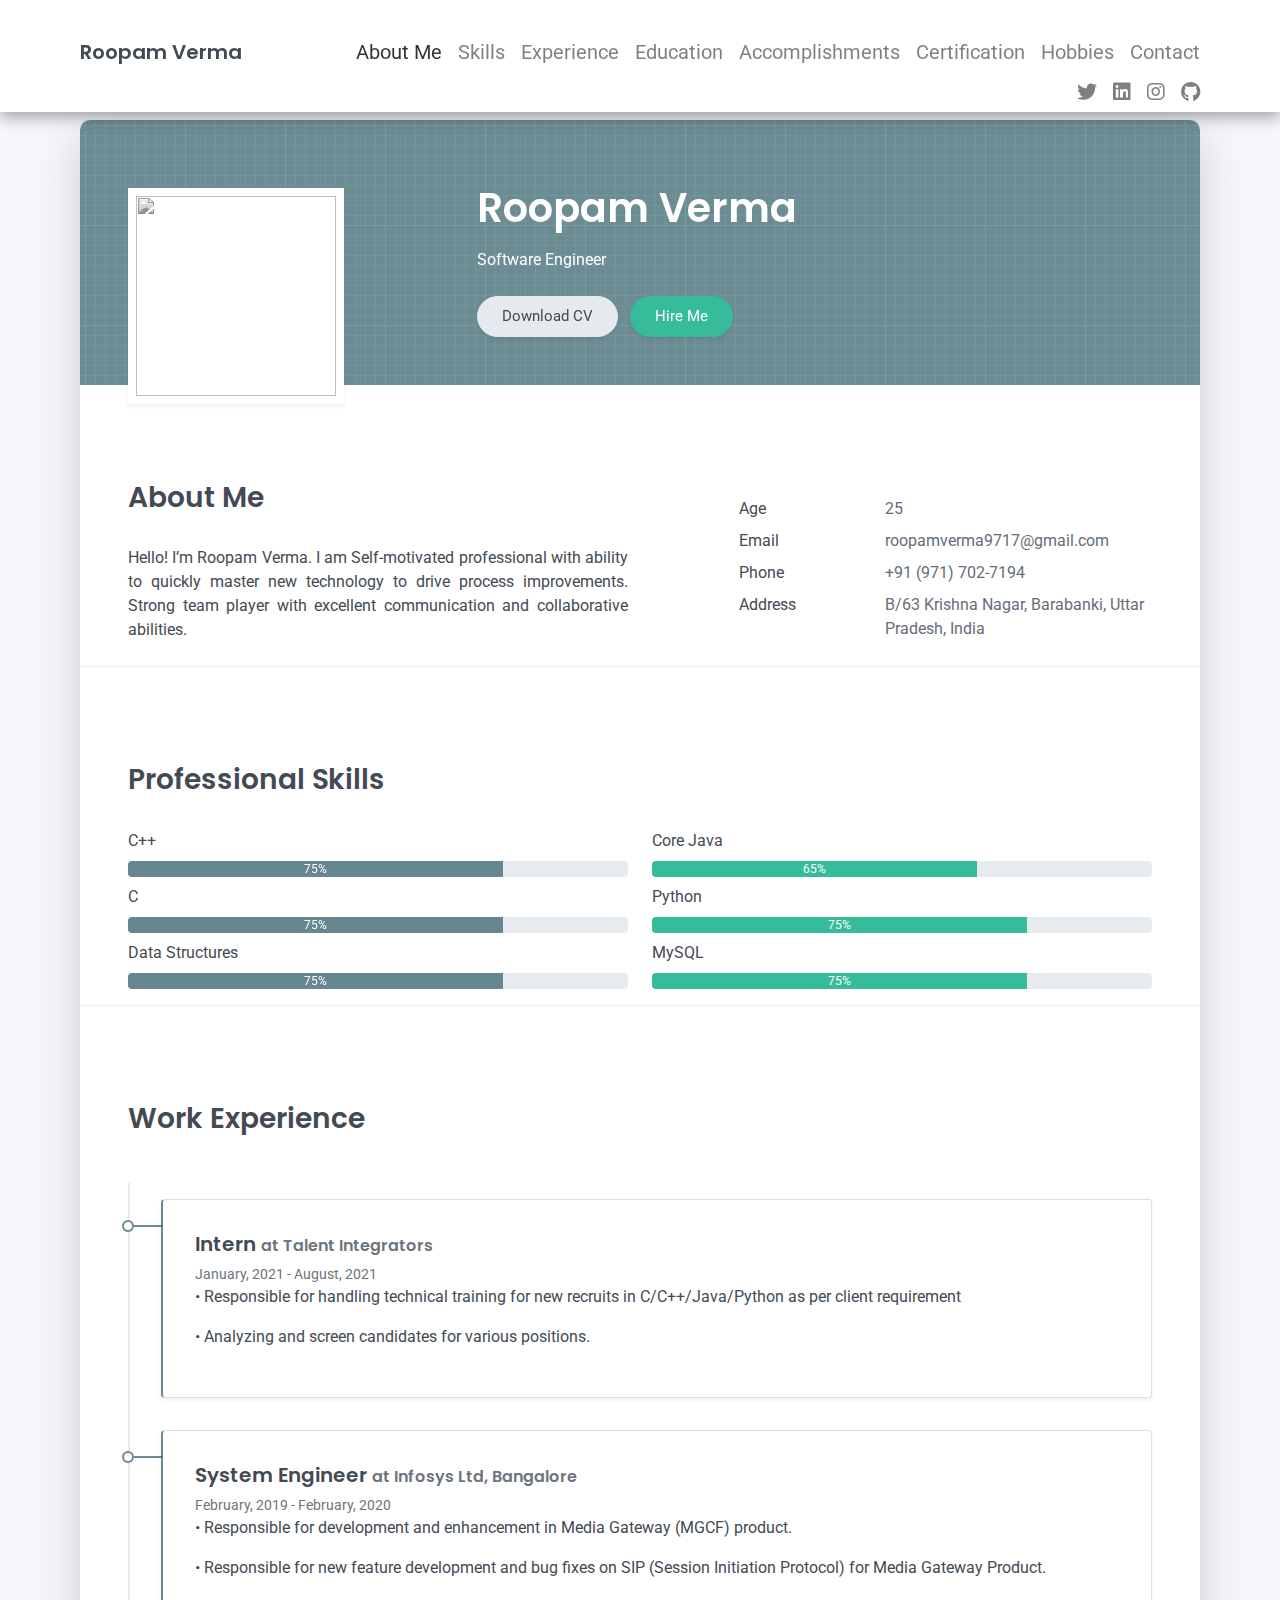
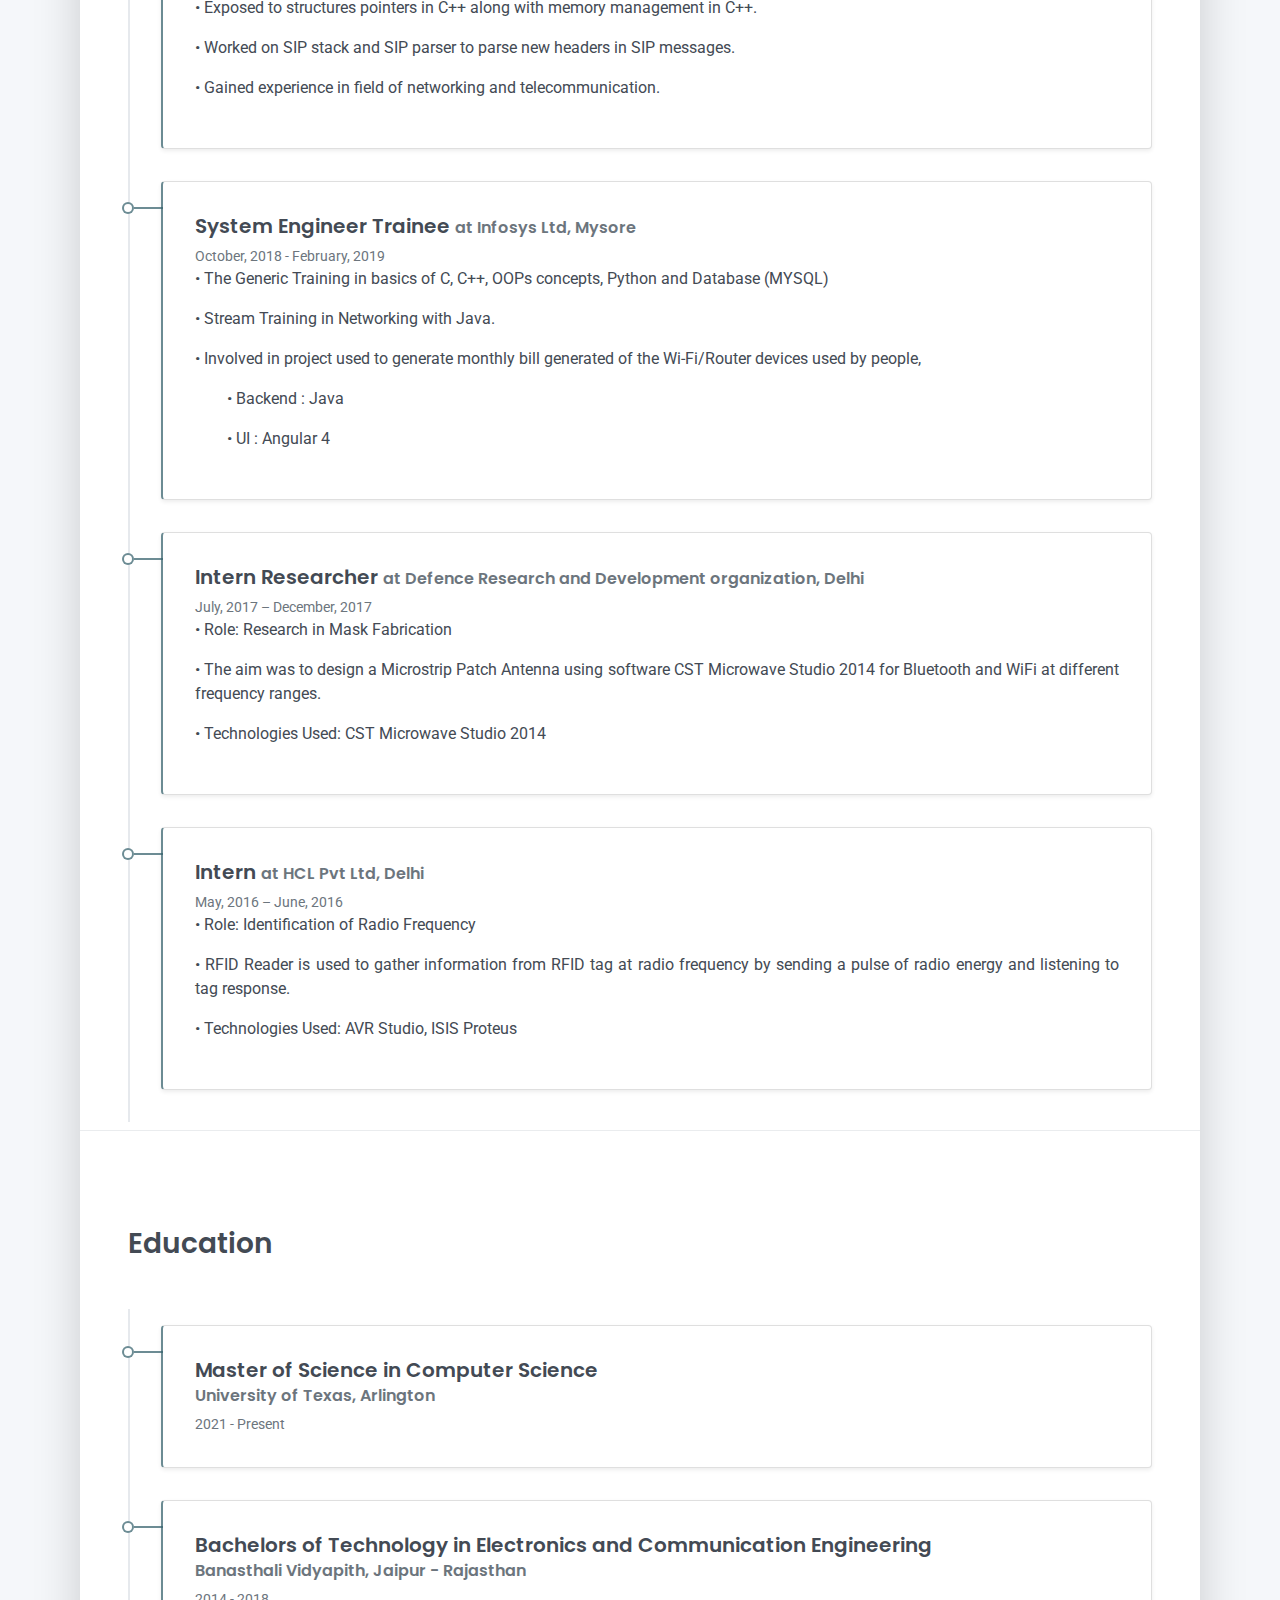
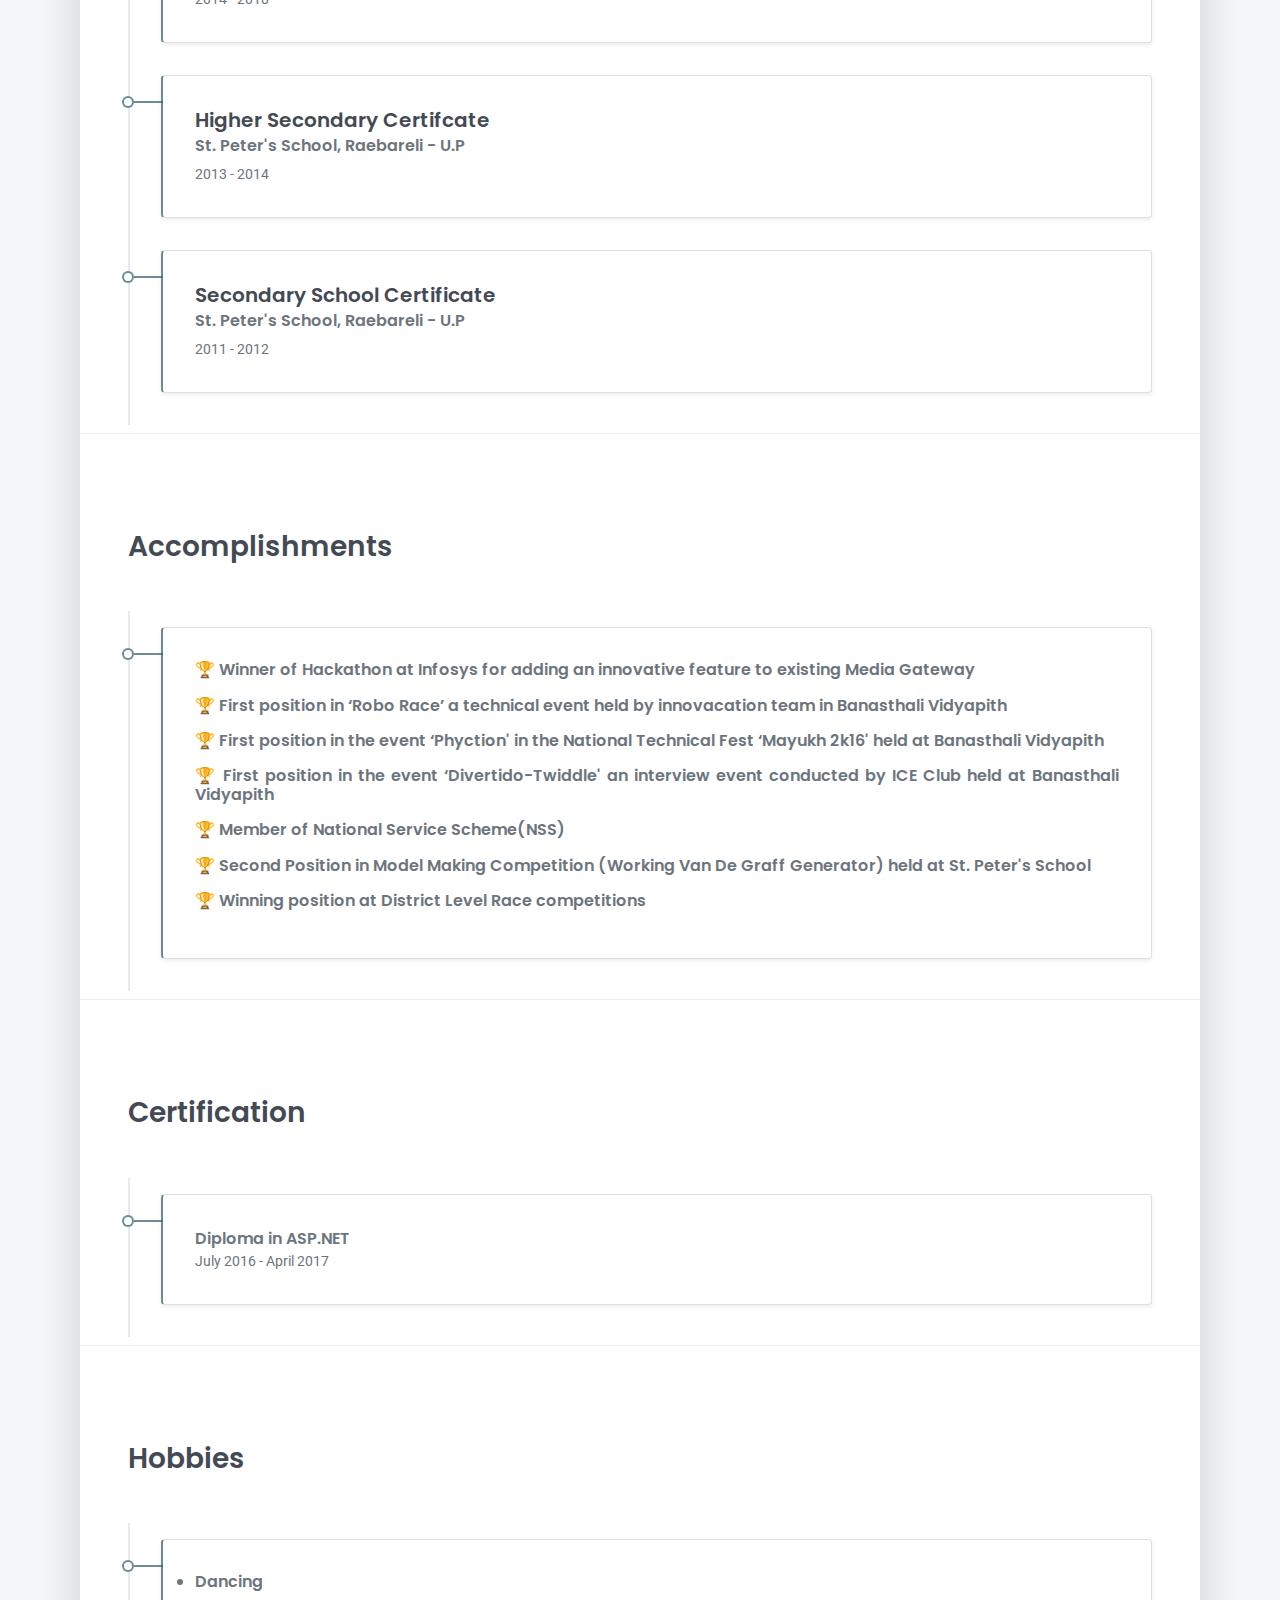
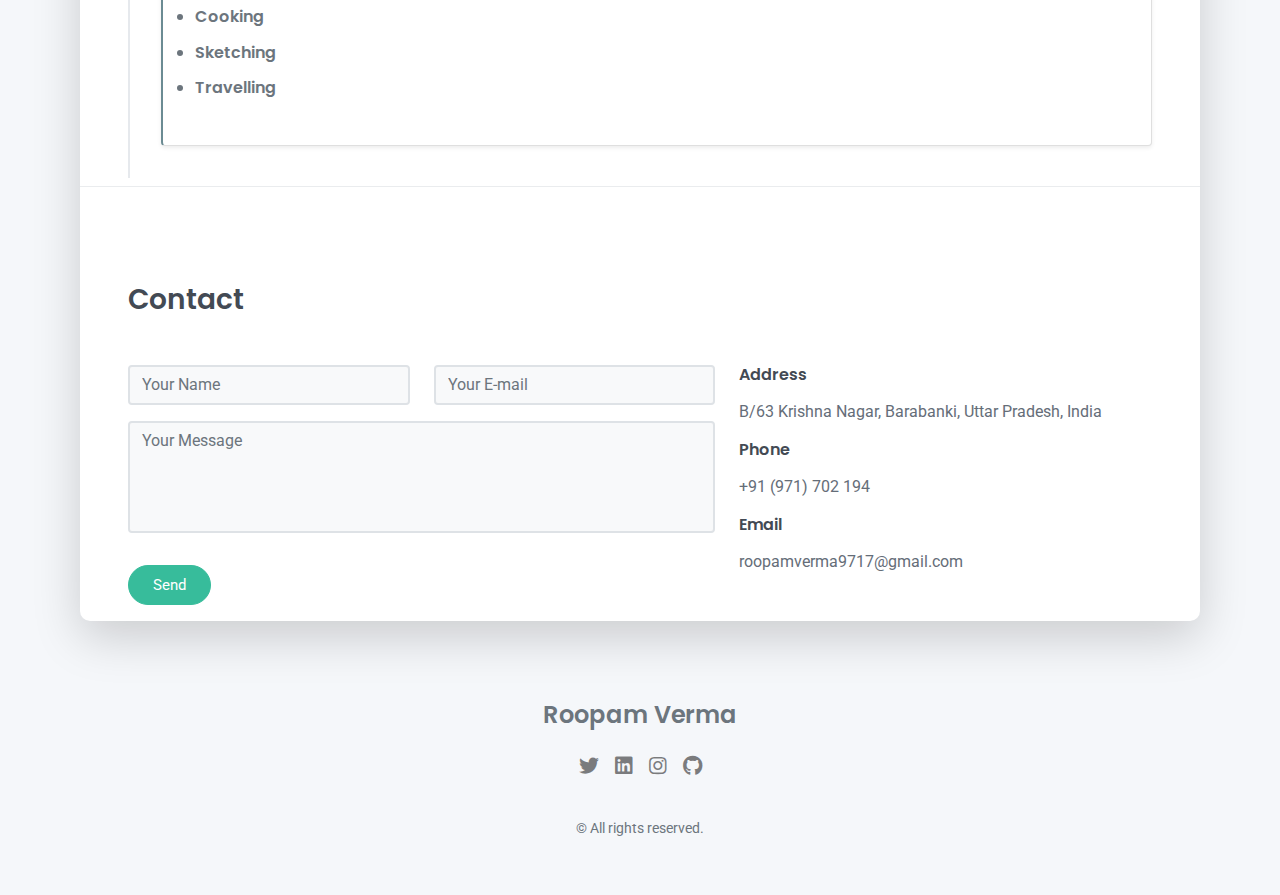
==== commit ff45e6c5: "Update index.html" ====
--- a/index.html
+++ b/index.html
@@ -95,20 +95,20 @@
             <div class="row">
               <div class="col-lg-4 col-md-5">
                 <div class="avatar hover-effect bg-white shadow-sm p-1">
-                  <img src="images/avatar.jpg" width="200" height="200" />
+                  <img src="images/roopam.jpeg" width="200" height="200" />
                 </div>
               </div>
               <div class="col-lg-8 col-md-7 text-center text-md-start">
                 <h2 class="h1 mt-2" data-aos="fade-left" data-aos-delay="0">Roopam Verma</h2>
                 <p data-aos="fade-left" data-aos-delay="100">Software Engineer</p>
                 <div class="d-print-none" data-aos="fade-left" data-aos-delay="200">
-                  <a class="btn btn-light text-dark shadow-sm mt-1 me-1" href="right-resume.pdf" target="_blank">Download CV</a>
+                  <a class="btn btn-light text-dark shadow-sm mt-1 me-1" href="ROOPAM_VERMA.pdf" target="_blank">Download CV</a>
                   <a class="btn btn-success shadow-sm mt-1" href="#contact">Hire Me</a>
                 </div>
               </div>
             </div>
           </div>
-	  <section id="aboutMe" class= class="secpad">
+	  <section id="aboutMe" class= "secpad">
           <div class="about-section pt-4 px-3 px-lg-4 mt-1">
             <div class="row">
               <div class="col-md-6">
@@ -200,7 +200,7 @@
             <div class="timeline">
               <div class="timeline-card timeline-card-primary card shadow-sm">
                 <div class="card-body">
-                  <div class="h5 mb-1">Software Engineer <span class="text-muted h6">at Talent Integrators</span>
+                  <div class="h5 mb-1">Intern <span class="text-muted h6">at Talent Integrators</span>
                   </div>
                   <div class="text-muted text-small mb-2">January, 2021 - August, 2021</div>
                   <div>
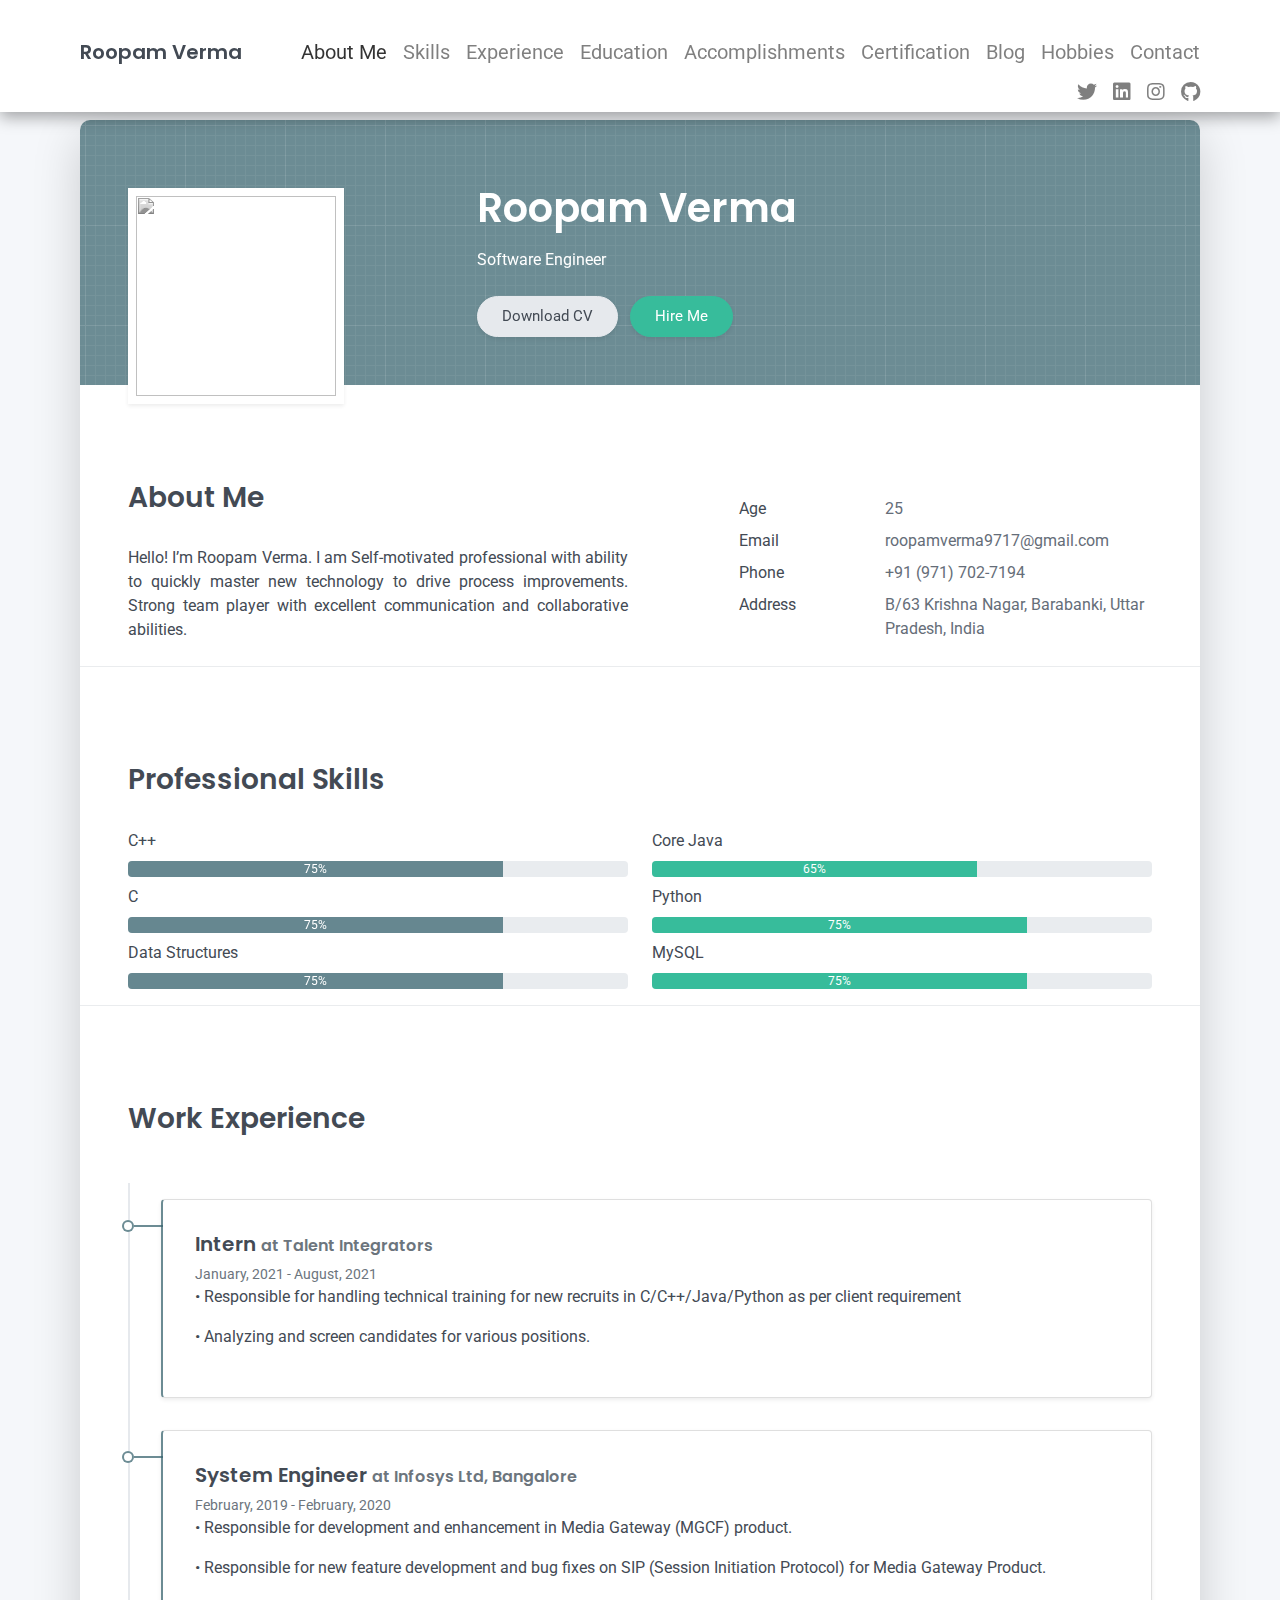
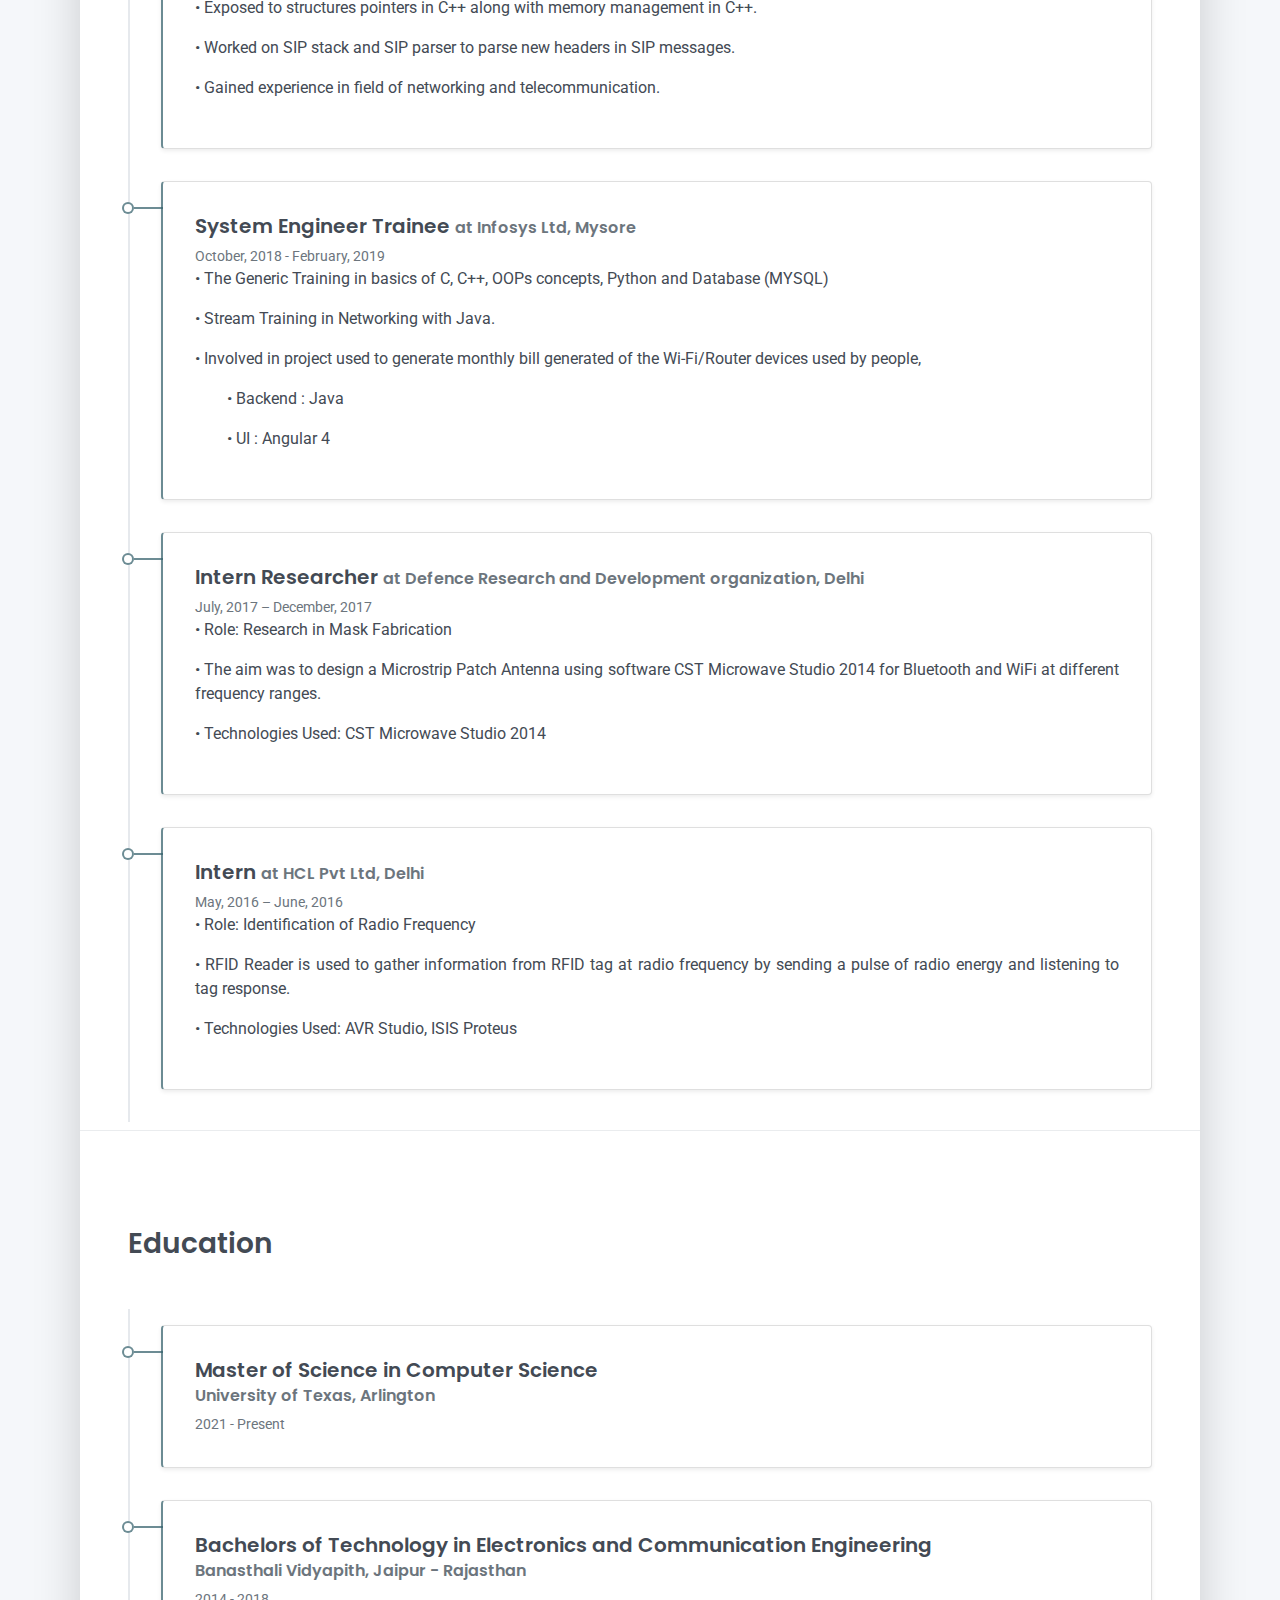
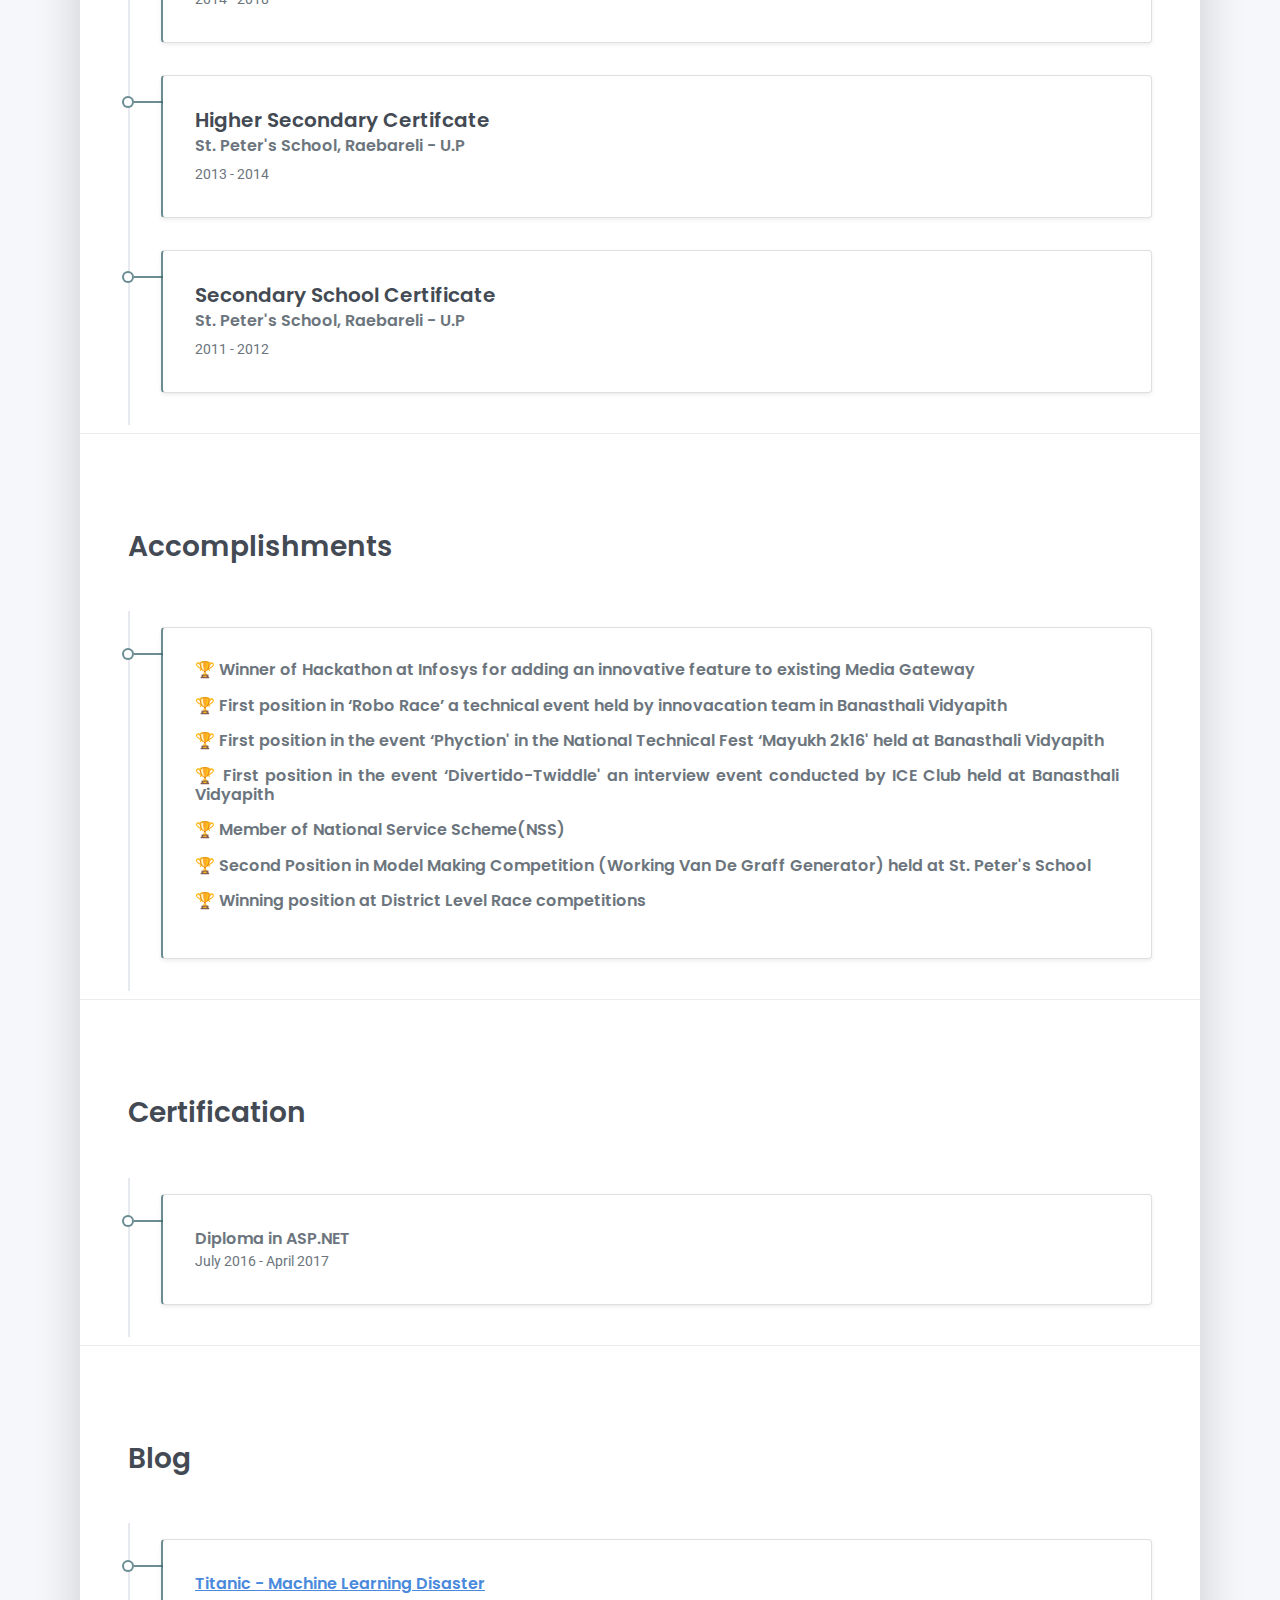
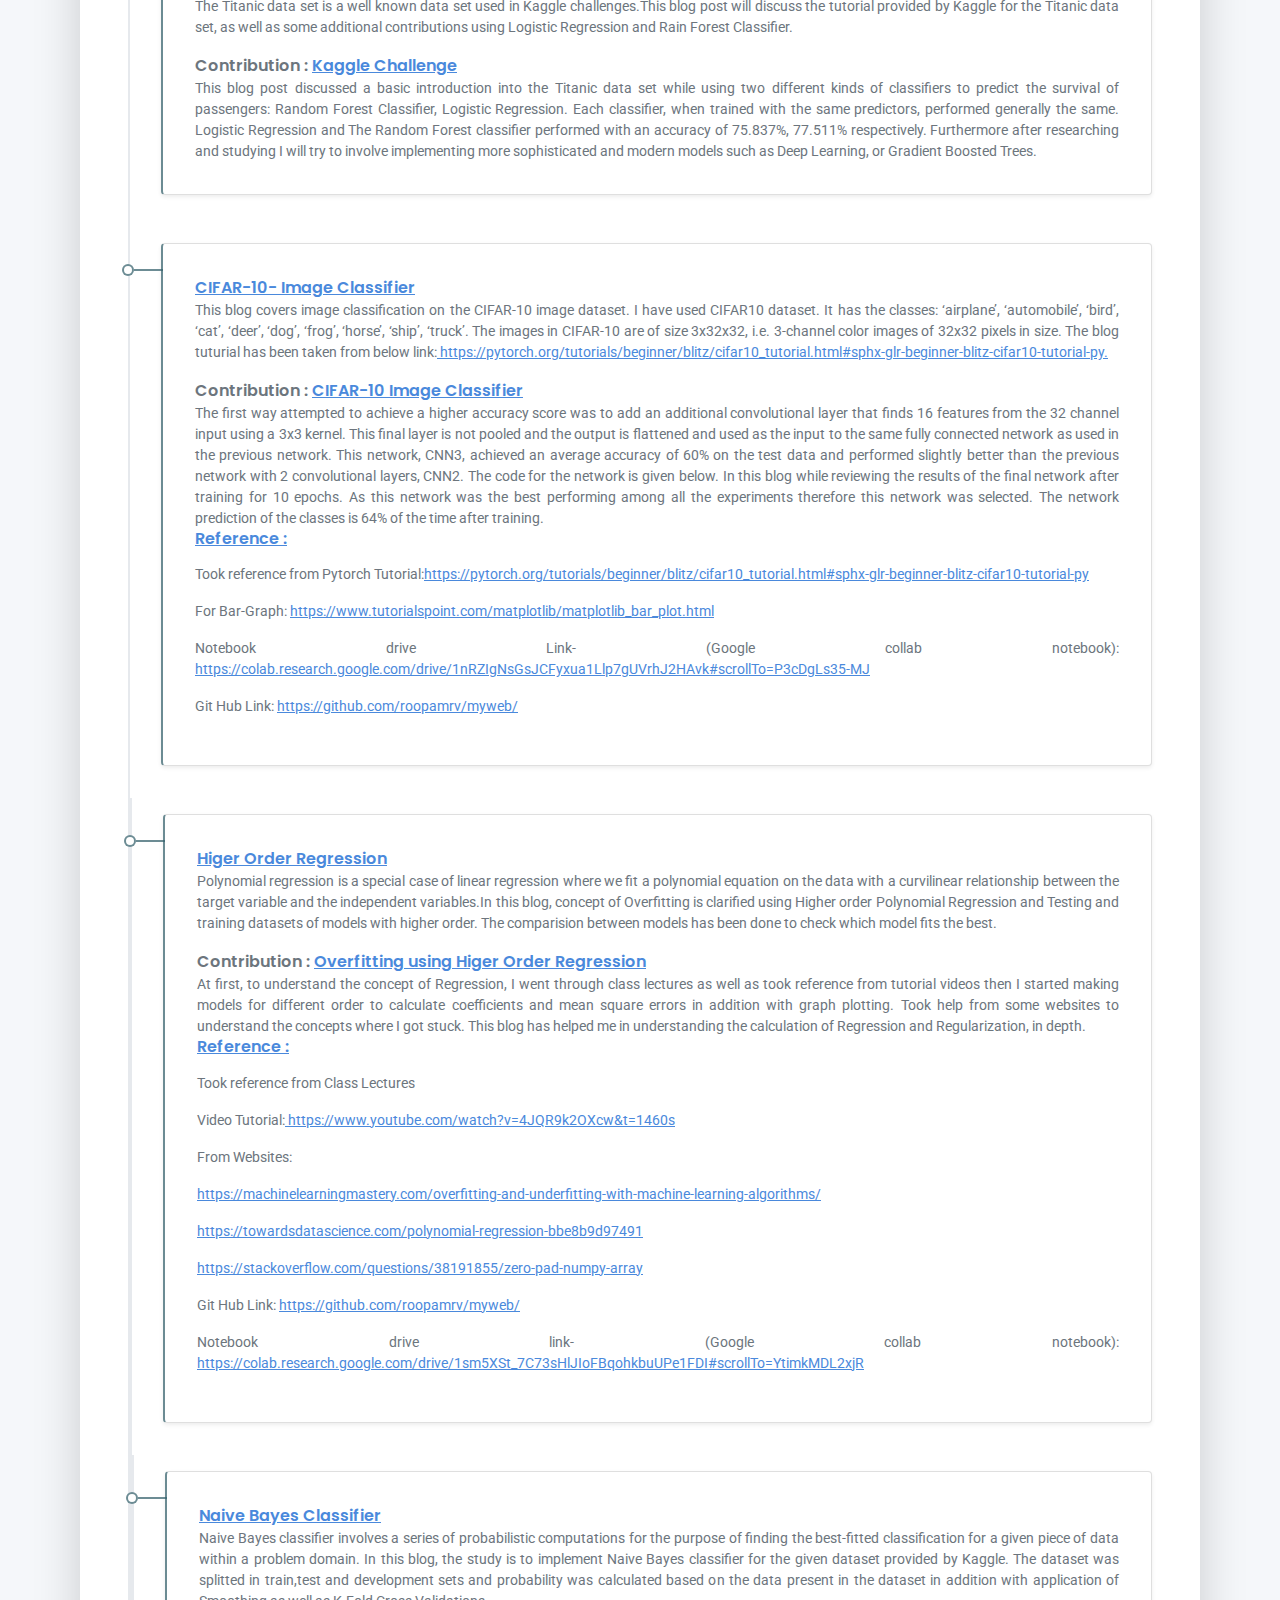
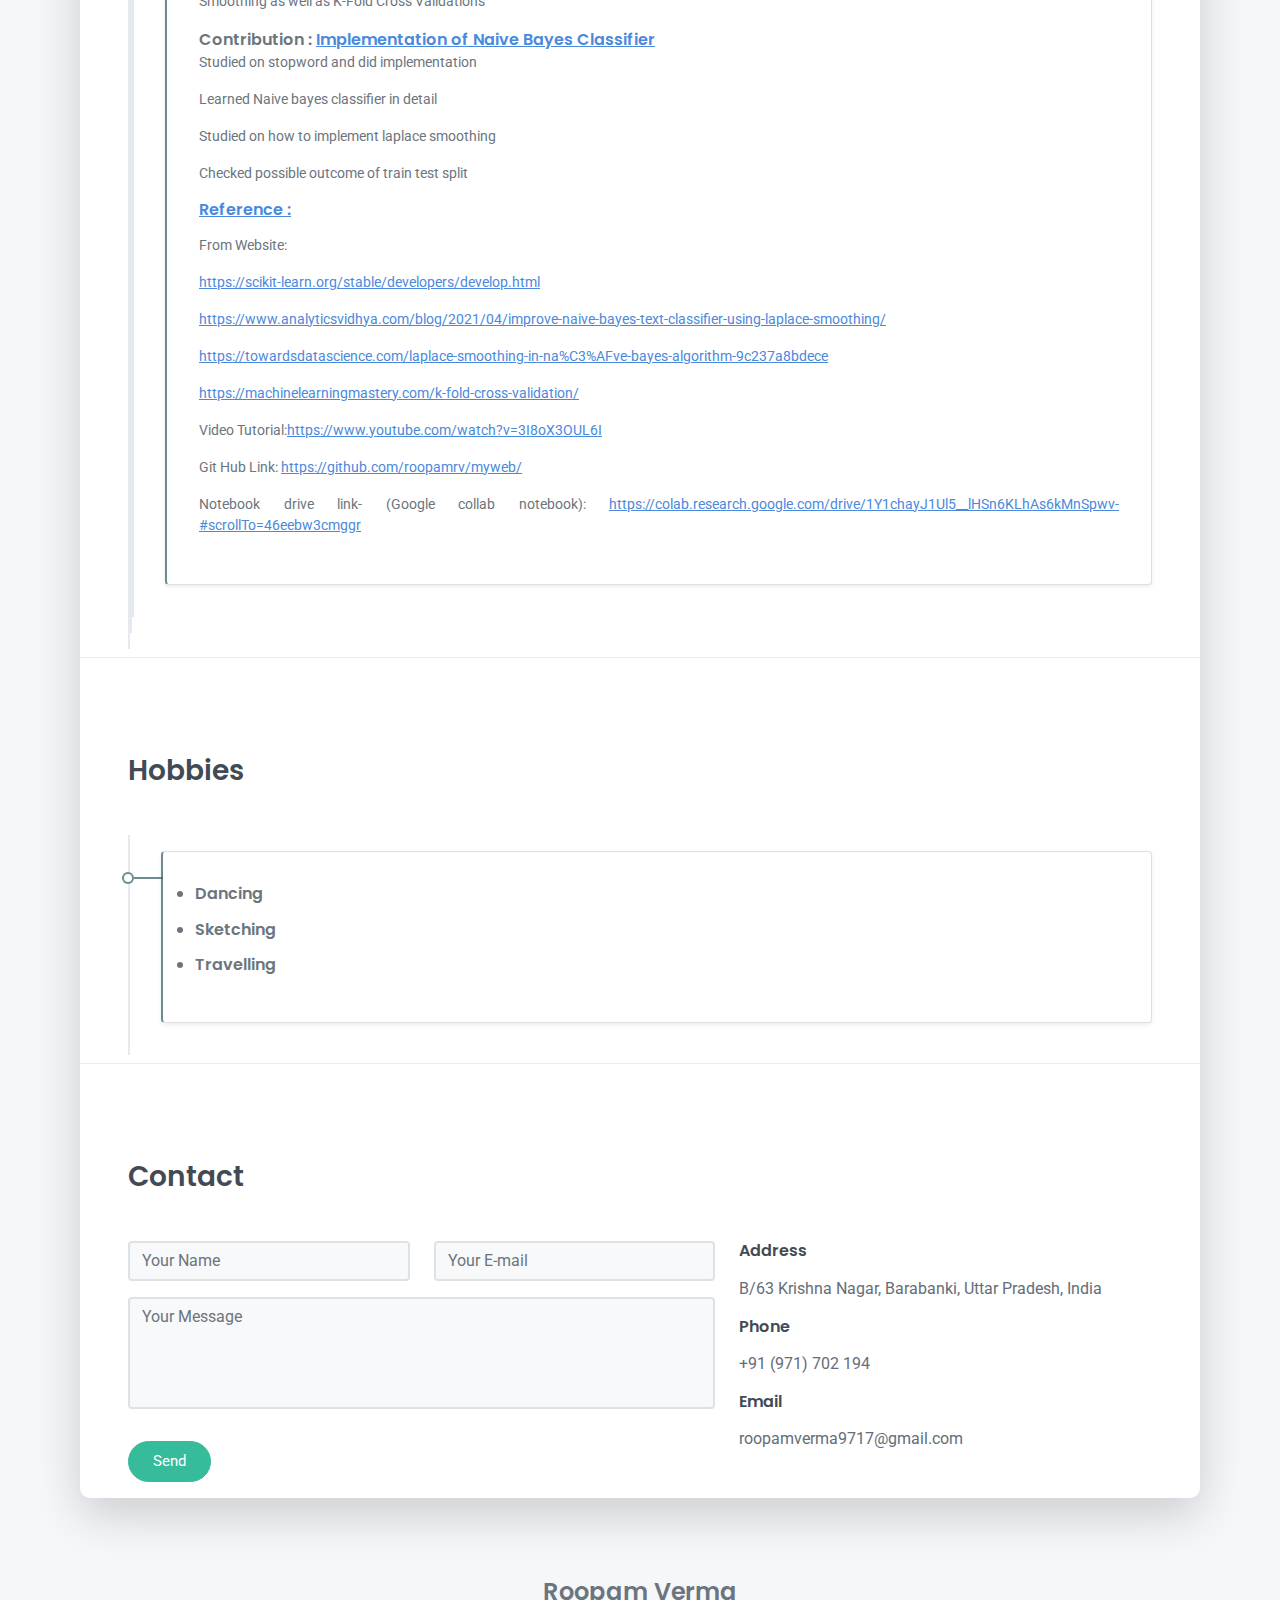
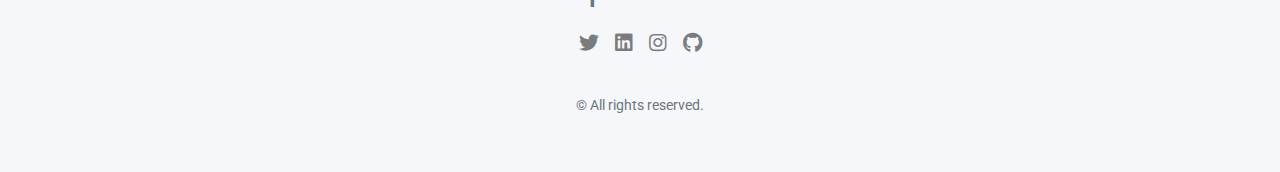
==== commit 1c717e5a: "Add files via upload" ====
--- a/index.html
+++ b/index.html
@@ -50,6 +50,9 @@
                         <li class="nav-item">
 				<a class="nav-link" href="#certifications" >Certification</a>
 			</li>
+			<li class="nav-item">
+                                <a class="nav-link" href="#blog" >Blog</a>
+                        </li>
                         <li class="nav-item">
 				<a class="nav-link" href="#hobbies" >Hobbies</a>
 			</li>
@@ -337,6 +340,105 @@
             </div>
           </div></section>
           <hr class="d-print-none" />
+          <section id="blog" class="secpad">
+          <div class="education-section px-3 px-lg-4 pt-4">
+            <h2 class="h3 mb-4">Blog</h2>
+            <div class="timeline">
+              <div class="timeline-card timeline-card-success card shadow-sm">
+                <div class="card-body">
+                  <span class="text-muted h6"> <a  href="titanic_blog.html"> Titanic - Machine Learning Disaster </a></span>
+                  <div class="text-muted text-small mb-2">
+<p>The Titanic data set is a well known data set used in Kaggle challenges.This blog post will discuss the tutorial provided by Kaggle for the Titanic data set, as well as some additional contributions using Logistic Regression and Rain Forest Classifier.</p></div>
+		<span class="text-muted h6">Contribution : 
+<a href="https://www.kaggle.com/roopamrv/titanic-code"> Kaggle Challenge </a></span>
+		<div class="text-muted text-small mb-2">This blog post discussed a basic introduction into the Titanic data set while using two different kinds of classifiers to predict the survival of passengers: Random Forest Classifier, Logistic Regression. Each classifier, when trained with the same predictors, performed generally the same. Logistic Regression and The Random Forest classifier performed with an accuracy of 75.837%, 77.511% respectively. Furthermore after researching and studying I will try to involve implementing more sophisticated and modern models such as Deep Learning, or Gradient Boosted Trees.
+                </div>
+              </div>
+		</div>
+</div>
+	      <div class="timeline">	
+              <div class="timeline-card timeline-card-success card shadow-sm">
+                <div class="card-body">
+                  <span class="text-muted h6"> <a  href="Pytorch_Assignment2.html"> CIFAR-10- Image Classifier </a></span>
+                  <div class="text-muted text-small mb-2">
+<p>This blog covers image classification on the CIFAR-10 image dataset. I have used CIFAR10 dataset. It has the classes: ‘airplane’, ‘automobile’, ‘bird’, ‘cat’, ‘deer’, ‘dog’, ‘frog’, ‘horse’, ‘ship’, ‘truck’. The images in CIFAR-10 are of size 3x32x32, i.e. 3-channel color images of 32x32 pixels in size. The blog tuturial has been taken from below link:<a href="https://pytorch.org/tutorials/beginner/blitz/cifar10_tutorial.html#sphx-glr-beginner-blitz-cifar10-tutorial-py"> https://pytorch.org/tutorials/beginner/blitz/cifar10_tutorial.html#sphx-glr-beginner-blitz-cifar10-tutorial-py.</a></p></div>
+                <span class="text-muted h6">Contribution :
+<a href="Pytorch_Assignment2.html"> CIFAR-10 Image Classifier </a></span>
+                <div class="text-muted text-small mb-2">The first way attempted to achieve a higher accuracy score was to add an additional convolutional layer that finds 16 features from the 32 channel input using a 3x3 kernel. This final layer is not pooled and the output is flattened and used as the input to the same fully connected network as used in the previous network. This network, CNN3, achieved an average accuracy of 60% on the test data and performed slightly better than the previous network with 2 convolutional layers, CNN2. The code for the network is given below.
+
+In this blog while reviewing the results of the final network after training for 10 epochs. As this network was the best performing among all the experiments therefore this network was selected.
+The network prediction of the classes is 64% of the time after training.
+		 </div>
+	<span class="text-muted h6" ><p><a href="">Reference :</a></p></span>
+                <div class="text-muted text-small mb-2"> 
+		<p>Took reference from Pytorch Tutorial:<a href="https://pytorch.org/tutorials/beginner/blitz/cifar10_tutorial.html#sphx-glr-beginner-blitz-cifar10-tutorial-py">https://pytorch.org/tutorials/beginner/blitz/cifar10_tutorial.html#sphx-glr-beginner-blitz-cifar10-tutorial-py</a>
+ 
+		<p>For Bar-Graph: <a href=" https://www.tutorialspoint.com/matplotlib/matplotlib_bar_plot.htm"> https://www.tutorialspoint.com/matplotlib/matplotlib_bar_plot.html</a></p>
+
+		<p>Notebook drive Link- (Google collab notebook):<a href="https://colab.research.google.com/drive/1nRZIgNsGsJCFyxua1Llp7gUVrhJ2HAvk#scrollTo=P3cDgLs35-MJ"> https://colab.research.google.com/drive/1nRZIgNsGsJCFyxua1Llp7gUVrhJ2HAvk#scrollTo=P3cDgLs35-MJ</a></p>
+	
+		<p>Git Hub Link: <a href="https://github.com/roopamrv/myweb/"> https://github.com/roopamrv/myweb/</a></p>
+
+              </div>
+          </div>
+</div> 
+
+<div class="timeline">
+              <div class="timeline-card timeline-card-success card shadow-sm">
+                <div class="card-body">
+                  <span class="text-muted h6"> <a  href="Polynomial_Regression.html"> Higer Order Regression </a></span>
+                  <div class="text-muted text-small mb-2">
+<p>Polynomial regression is a special case of linear regression where we fit a polynomial equation on the data with a curvilinear relationship between the target variable and the independent variables.In this blog, concept of Overfitting is clarified using Higher order Polynomial Regression and Testing and training datasets of models with higher order. The comparision between models has been done to check which model fits the best.</p></div>
+                <span class="text-muted h6">Contribution :
+<a href="Polynomial_Regression.html"> Overfitting using Higer Order Regression </a></span>
+              <div class="text-muted text-small mb-2">At first, to understand the concept of Regression, I went through class lectures as well as took reference from tutorial videos then I started making models for different order to calculate coefficients and mean square errors in addition with graph plotting. Took help from some websites to understand the concepts where I got stuck. This blog has helped me in understanding the calculation of Regression and Regularization, in depth.
+		  </div>
+
+<span class="text-muted h6" ><p><a href="">Reference :</a></p></span>
+<div class="text-muted text-small mb-2">
+                <p>Took reference from Class Lectures</p>
+		<p>Video Tutorial:<a href="https://www.youtube.com/watch?v=4JQR9k2OXcw&t=1460s"> https://www.youtube.com/watch?v=4JQR9k2OXcw&t=1460s</a></p>
+		<p>From Websites: <p><a href="https://machinelearningmastery.com/overfitting-and-underfitting-with-machine-learning-algorithms/"> https://machinelearningmastery.com/overfitting-and-underfitting-with-machine-learning-algorithms/ </a> 
+</p><p>
+<a href="https://towardsdatascience.com/polynomial-regression-bbe8b9d97491">https://towardsdatascience.com/polynomial-regression-bbe8b9d97491</a><p>
+<p><a href="https://stackoverflow.com/questions/38191855/zero-pad-numpy-array">https://stackoverflow.com/questions/38191855/zero-pad-numpy-array</a></p>
+		</p>
+		<p>Git Hub Link: <a href="https://github.com/roopamrv/myweb/"> https://github.com/roopamrv/myweb/</a></p>
+                <p>Notebook drive link- (Google collab notebook): <a href="https://colab.research.google.com/drive/1sm5XSt_7C73sHlJIoFBqohkbuUPe1FDI#scrollTo=YtimkMDL2xjR">https://colab.research.google.com/drive/1sm5XSt_7C73sHlJIoFBqohkbuUPe1FDI#scrollTo=YtimkMDL2xjR</a></p>
+		</div>
+                </div>
+</div>
+
+<div class="timeline">
+              <div class="timeline-card timeline-card-success card shadow-sm">
+                <div class="card-body">
+                  <span class="text-muted h6"> <a  href="Assignment_3.html"> Naive Bayes Classifier </a></span>
+                  <div class="text-muted text-small mb-2">
+<p>Naive Bayes classifier involves a series of probabilistic computations for the purpose of finding the best-fitted classification for a given piece of data within a problem domain. In this blog, the study is to implement Naive Bayes classifier for the given dataset provided by Kaggle. The dataset was splitted in train,test and development sets and probability was calculated based on the data present in the dataset in addition with application of Smoothing as well as K-Fold Cross Validations </p></div>
+                <span class="text-muted h6">Contribution :
+<a href="Assignment_3.html"> Implementation of Naive Bayes Classifier </a></span>
+                <div class="text-muted text-small mb-2"> 
+		<p>Studied on stopword and did implementation<p>
+		<p>Learned Naive bayes classifier in detail</p>
+		<p>Studied on how to implement laplace smoothing</p>
+		<p>Checked possible outcome of train test split</p>
+		</div>
+
+<span class="text-muted h6" ><p><a href="">Reference :</a></p></span>
+<div class="text-muted text-small mb-2">
+                <p>From Website: <p><a href="https://scikit-learn.org/stable/developers/develop.html"> https://scikit-learn.org/stable/developers/develop.html</a></p>
+				 <p><a href="https://www.analyticsvidhya.com/blog/2021/04/improve-naive-bayes-text-classifier-using-laplace-smoothing/">https://www.analyticsvidhya.com/blog/2021/04/improve-naive-bayes-text-classifier-using-laplace-smoothing/</a></p>
+				 <p><a href="https://towardsdatascience.com/laplace-smoothing-in-na%C3%AFve-bayes-algorithm-9c237a8bdece">https://towardsdatascience.com/laplace-smoothing-in-na%C3%AFve-bayes-algorithm-9c237a8bdece</a></p>
+				 <p><a href="https://machinelearningmastery.com/k-fold-cross-validation/">https://machinelearningmastery.com/k-fold-cross-validation/</a></p></p>
+                <p>Video Tutorial:<a href="https://www.youtube.com/watch?v=3I8oX3OUL6I">https://www.youtube.com/watch?v=3I8oX3OUL6I</a></p>
+                <p>Git Hub Link: <a href="https://github.com/roopamrv/myweb/"> https://github.com/roopamrv/myweb/</a></p>
+                <p>Notebook drive link- (Google collab notebook): <a href="https://colab.research.google.com/drive/1Y1chayJ1Ul5__lHSn6KLhAs6kMnSpwv-#scrollTo=46eebw3cmggr">https://colab.research.google.com/drive/1Y1chayJ1Ul5__lHSn6KLhAs6kMnSpwv-#scrollTo=46eebw3cmggr</a></p>
+                </div>
+                </div>
+</div>
+
+          </div></section>
+          <hr class="d-print-none" />
 	  <section id="hobbies" class="secpad">
           <div class="education-section px-3 px-lg-4 pt-4">
             <h2 class="h3 mb-4">Hobbies</h2>
@@ -346,9 +448,6 @@
                   <span class="text-muted h6">
                     <li>
                       <p>Dancing </p>
-                    </li>
-                    <li>
-                      <p>Cooking </p>
                     </li>
                     <li>
                       <p>Sketching </p>
@@ -475,3 +574,5 @@
     <script type="text/javascript" src="scripts/main.js?ver=1.2.0"></script>
   </body>
 </html>
+
+
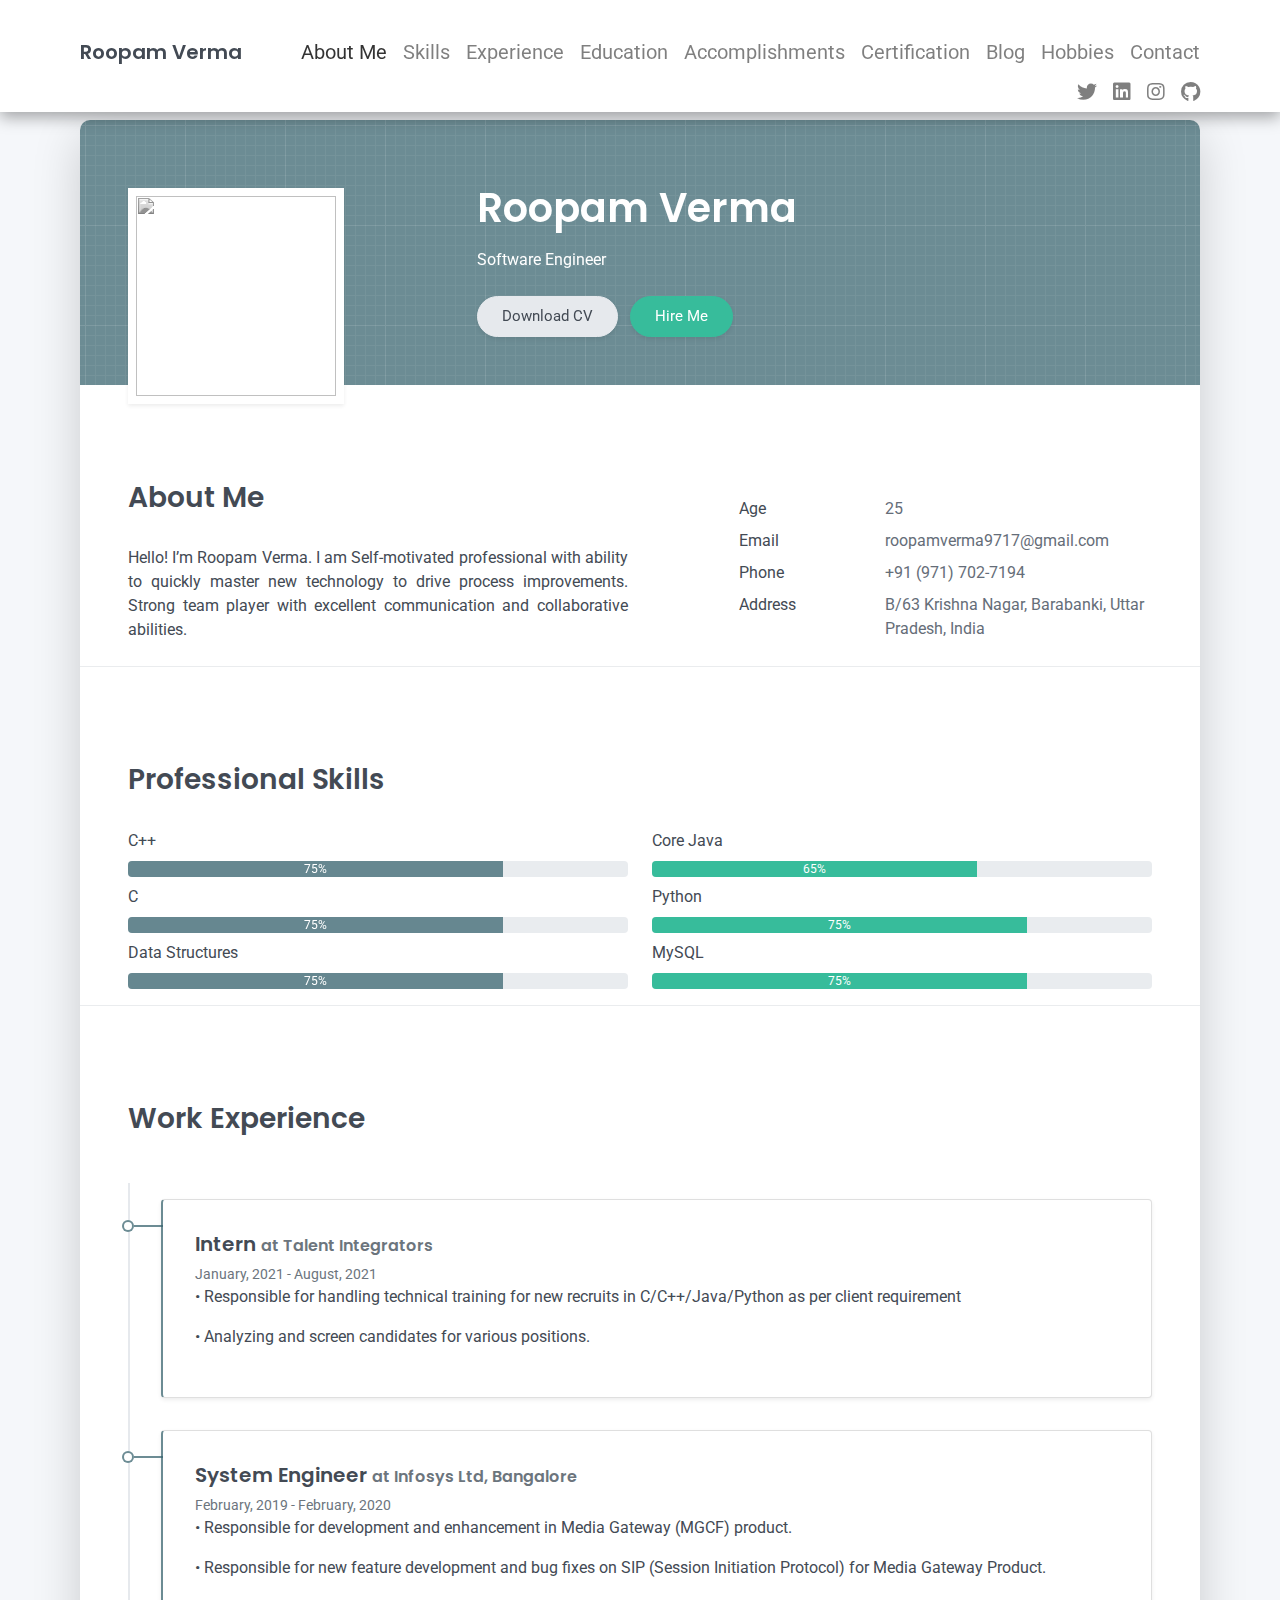
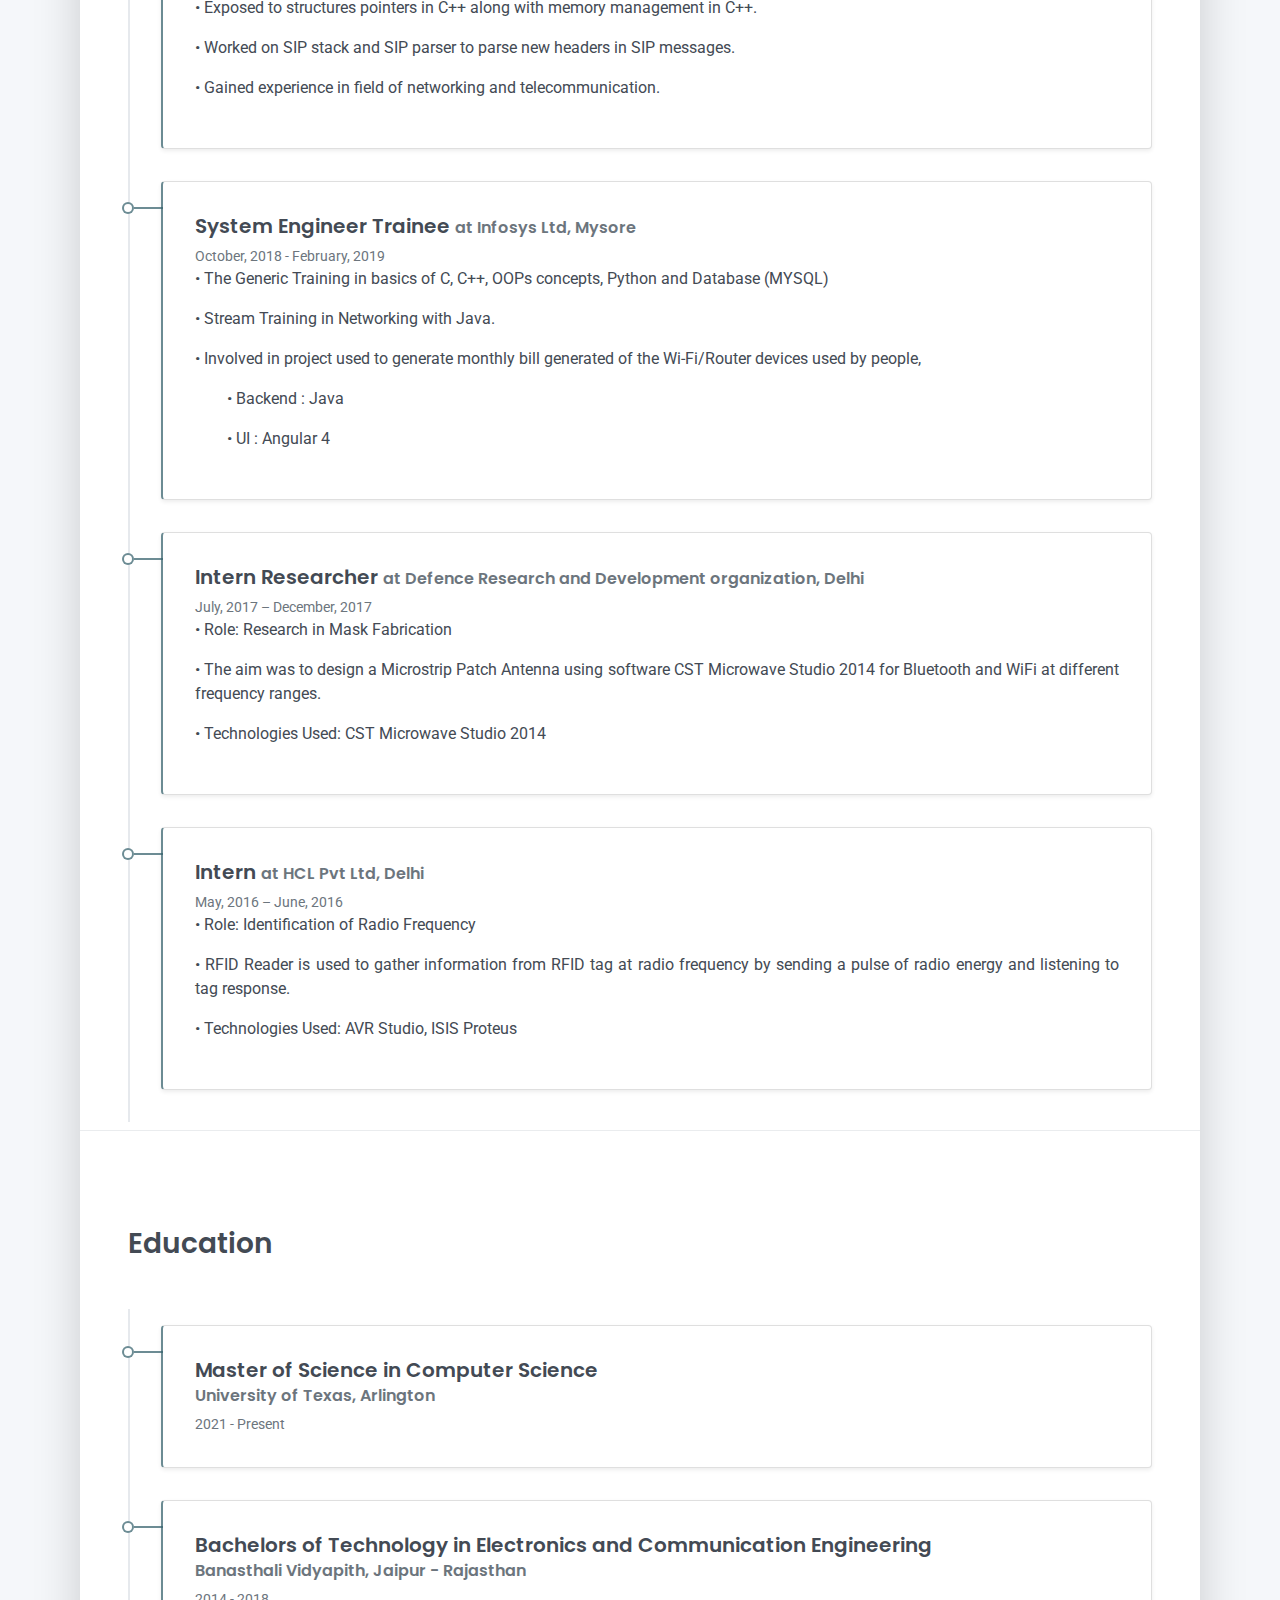
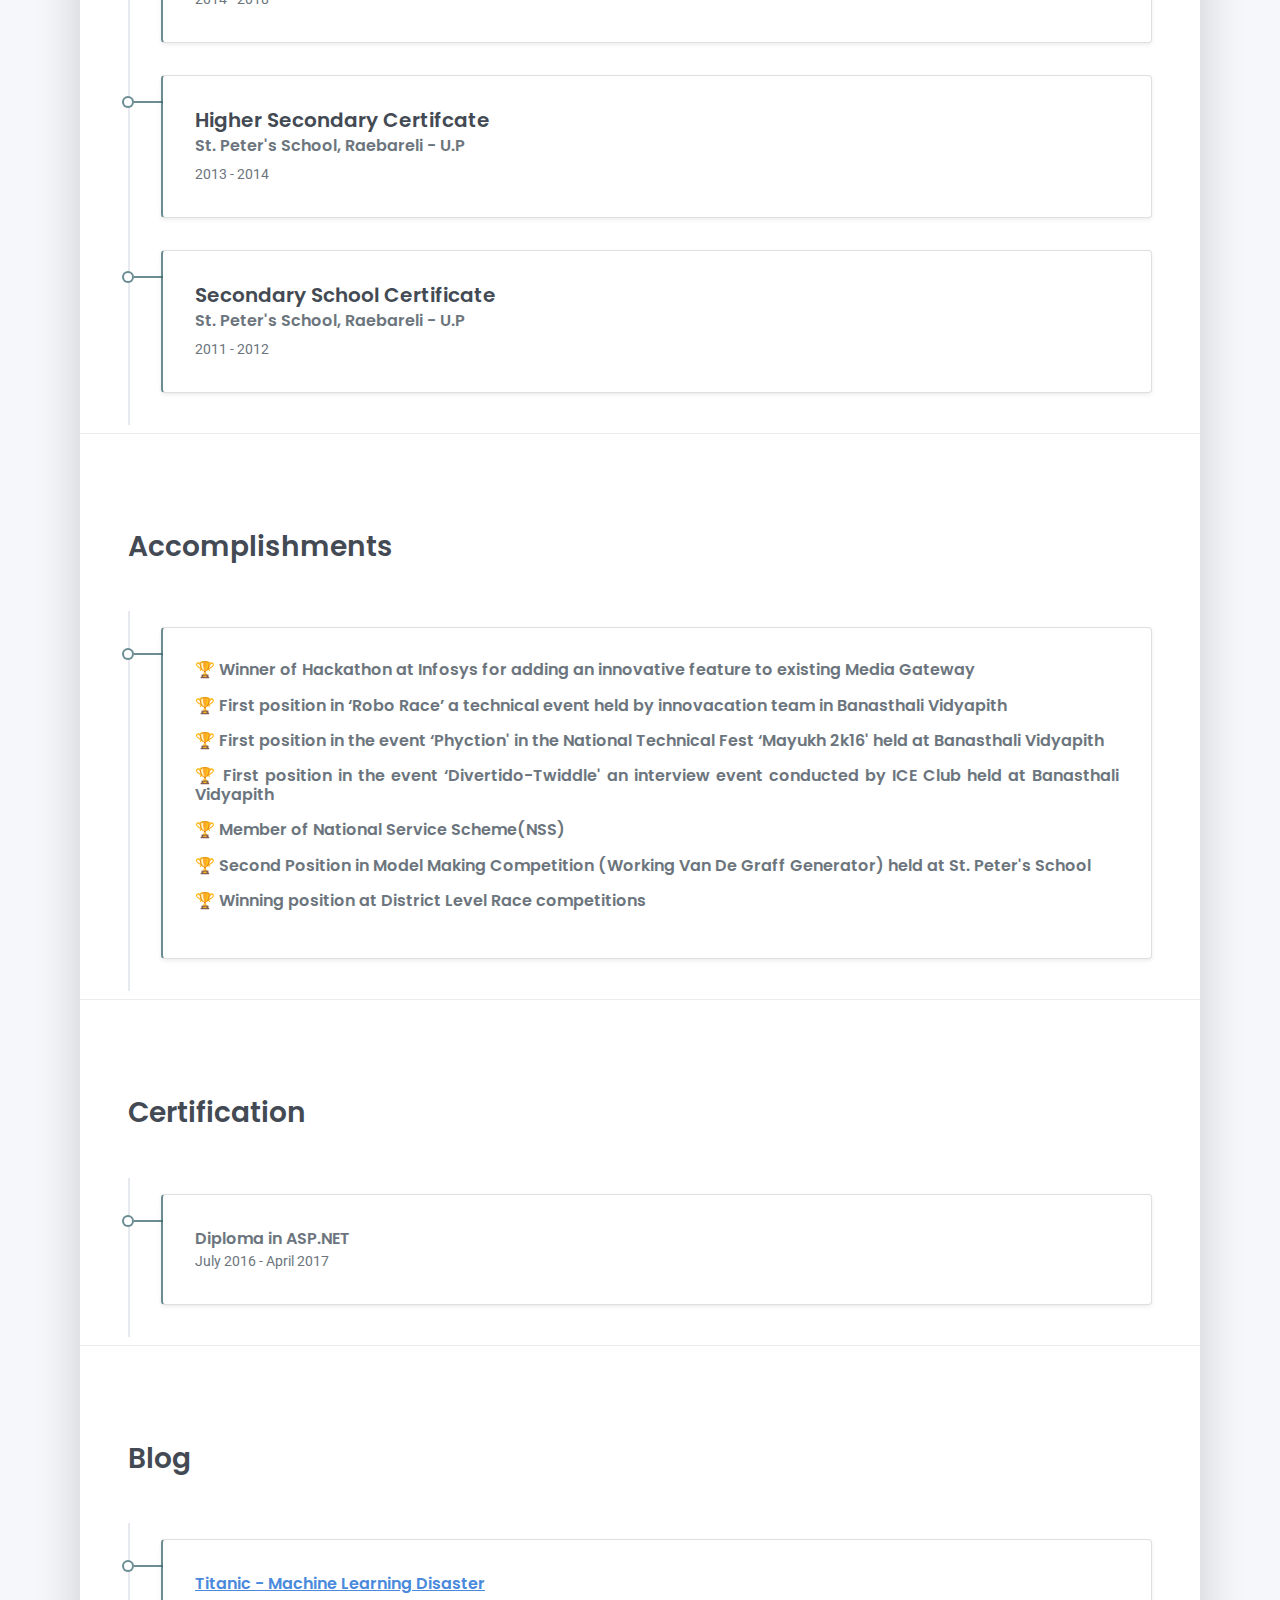
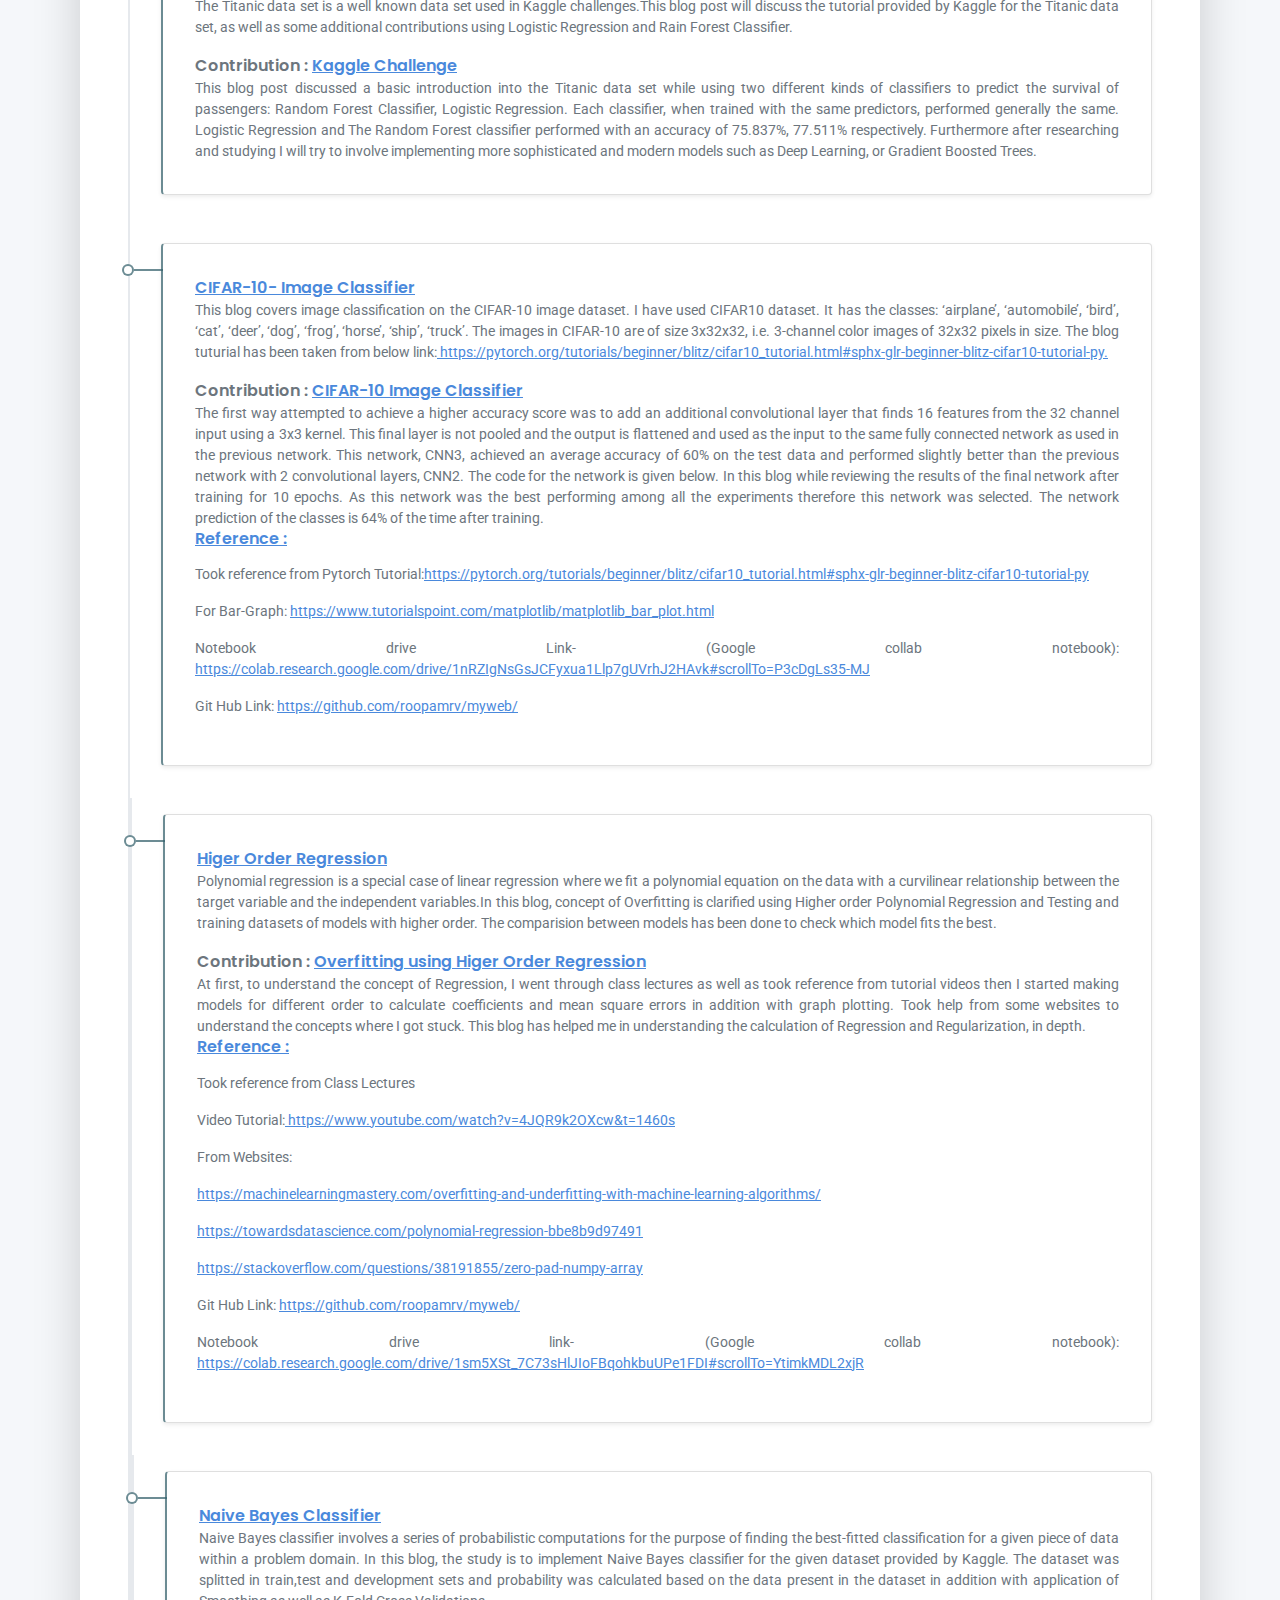
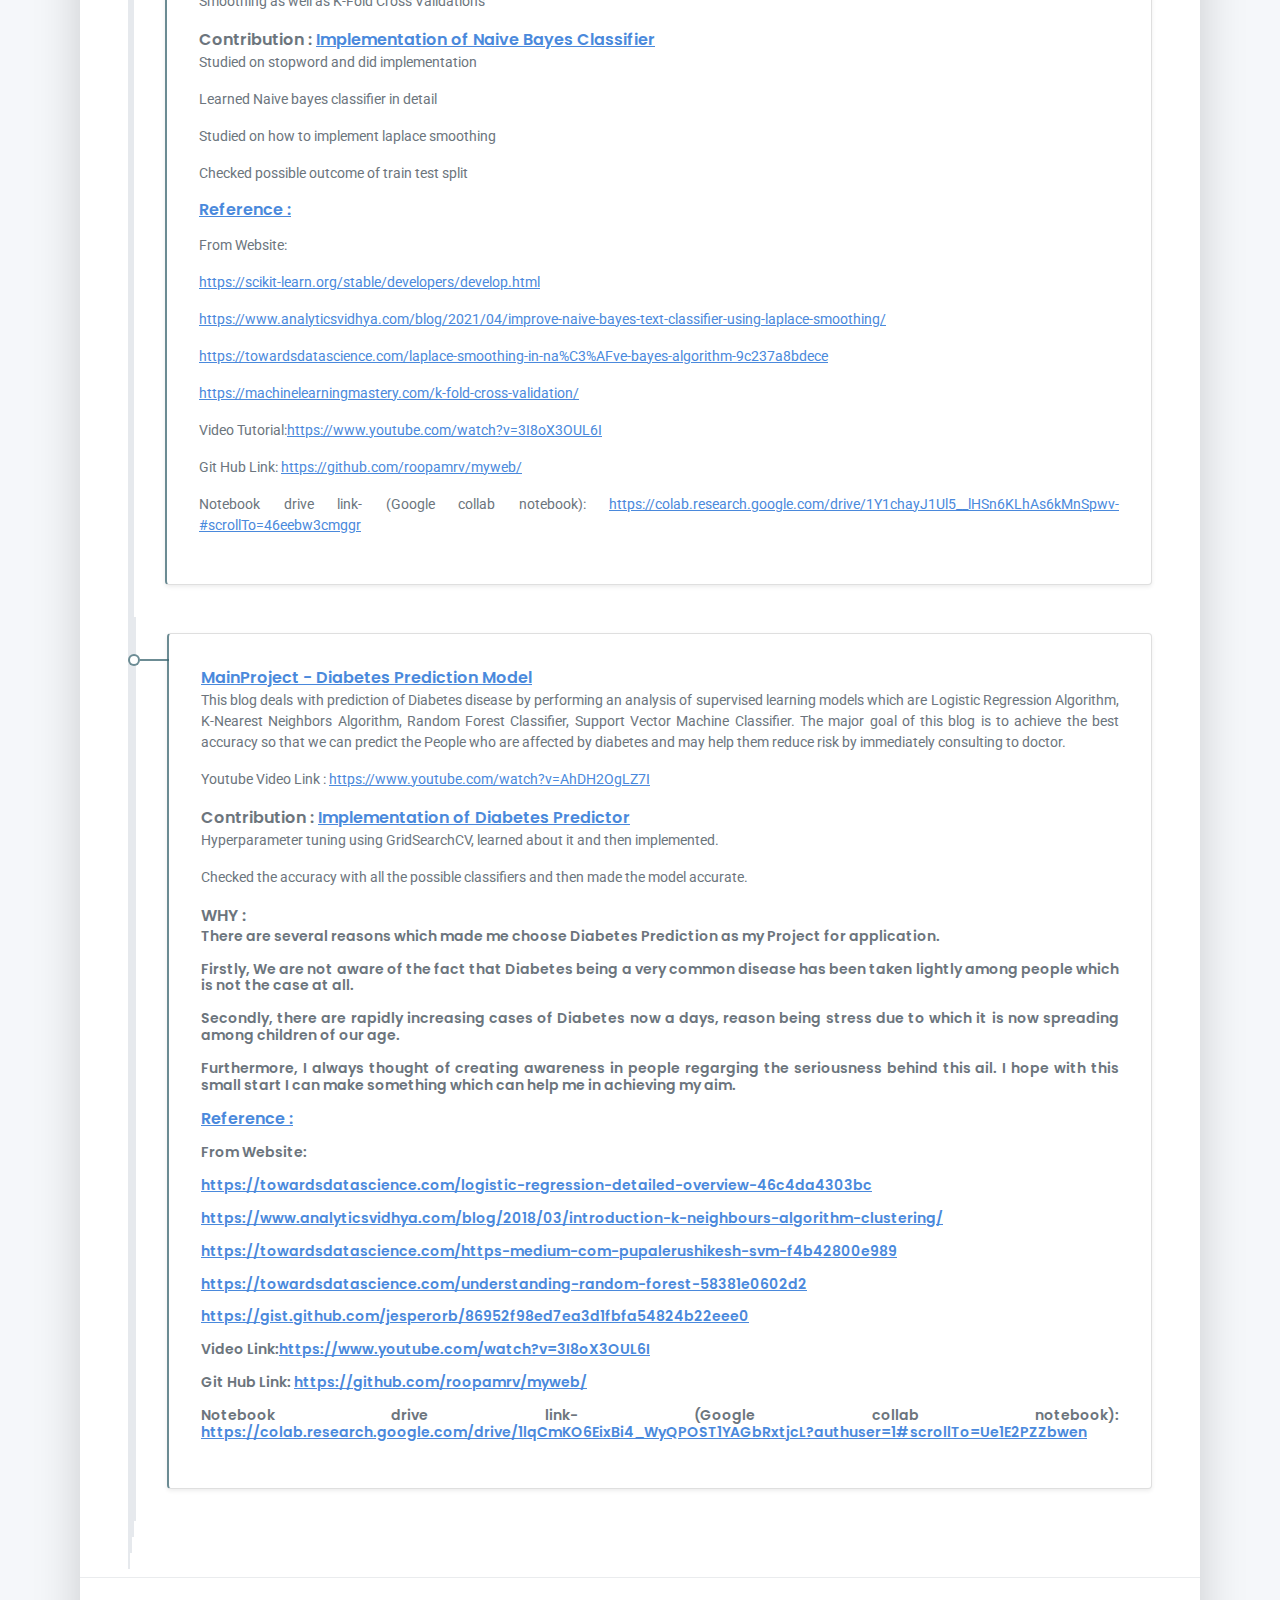
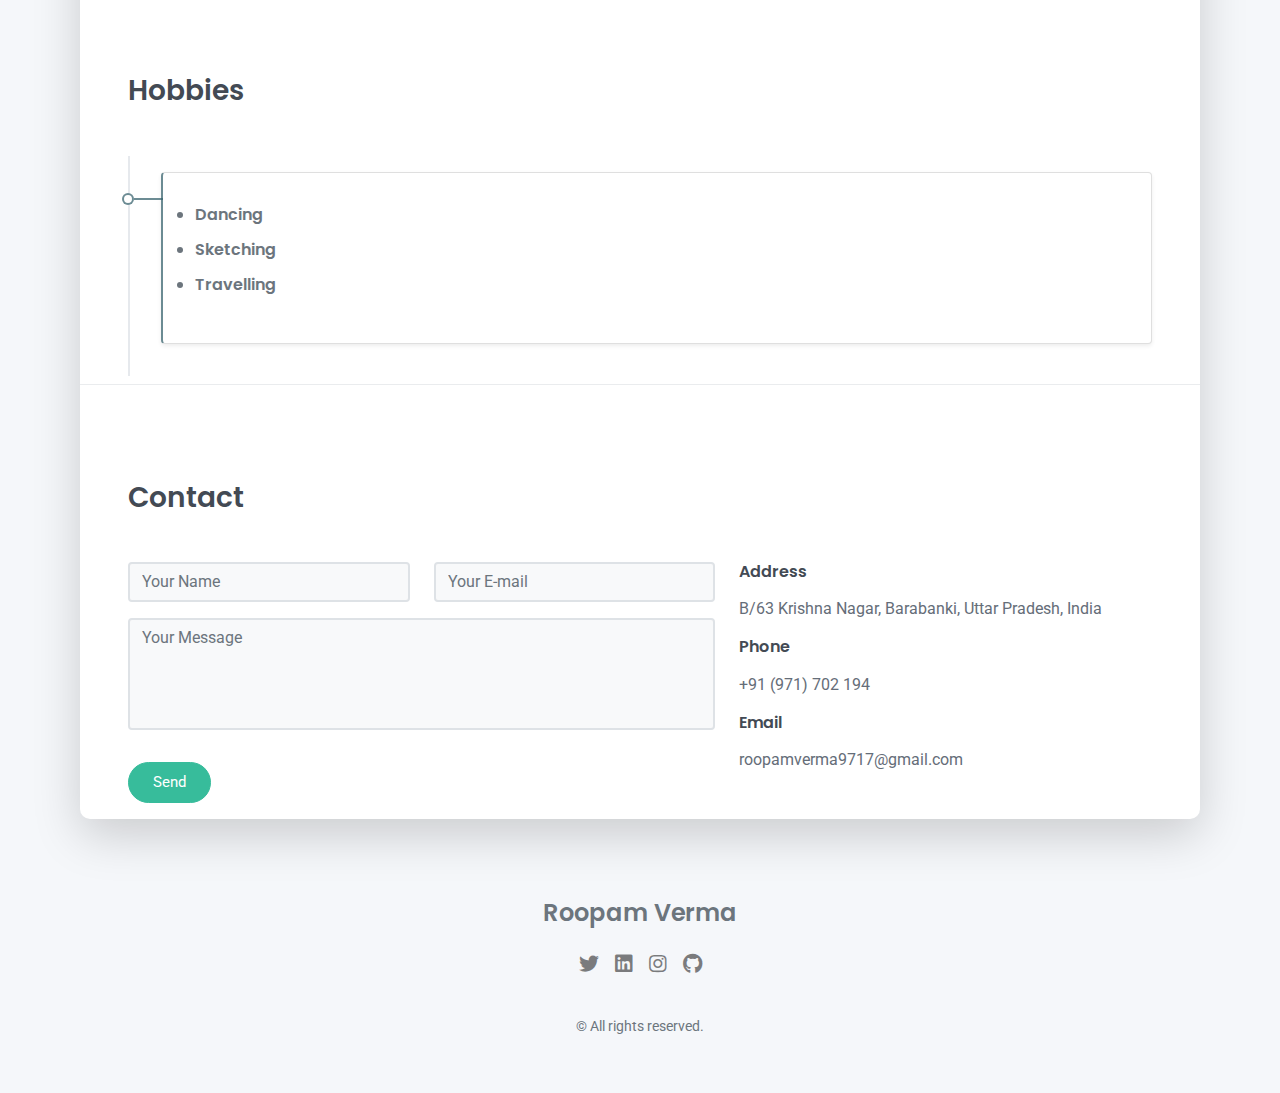
==== commit 14921608: "Update index.html" ====
--- a/index.html
+++ b/index.html
@@ -437,6 +437,49 @@
                 </div>
 </div>
 
+
+
+<div class="timeline">
+              <div class="timeline-card timeline-card-success card shadow-sm">
+                <div class="card-body">
+                  <span class="text-muted h6"> <a  href="Main_Project.html"> MainProject - Diabetes Prediction Model</a></span>
+                  <div class="text-muted text-small mb-2">
+<p> This blog deals with prediction of Diabetes disease by performing an analysis of supervised learning models which are Logistic Regression Algorithm, K-Nearest Neighbors Algorithm, Random Forest Classifier, Support Vector Machine Classifier.
+The major goal of this blog is to achieve the best accuracy so that we can predict the People who are affected by diabetes and may help them reduce risk by immediately consulting to doctor.</p></div>                
+<div class="text-muted text-small mb-2"> <p> Youtube Video Link : <a href="https://www.youtube.com/watch?v=AhDH2OgLZ7I">https://www.youtube.com/watch?v=AhDH2OgLZ7I</p></a></div>
+<span class="text-muted h6">Contribution :
+<a href="Main_Project.html"> Implementation of Diabetes Predictor </a></span>
+                <div class="text-muted text-small mb-2">
+                <p>Hyperparameter tuning using GridSearchCV, learned about it and then implemented.<p>
+                <p>Checked the accuracy with all the possible classifiers and then made the model accurate.</p>
+                </div>
+
+<span class="text-muted h6">WHY :
+                <div class="text-muted text-small mb-2">
+		<p>There are several reasons which made me choose Diabetes Prediction as my Project for application.</p>
+		<p>Firstly, We are not aware of the fact that Diabetes being a very common disease has been taken lightly among people which is not the case at all.</p>
+		<p>Secondly, there are rapidly increasing cases of Diabetes now a days, reason being stress due to which it is now spreading among children of our age.</p>
+		<p>Furthermore, I always thought of creating awareness in people regarging the seriousness behind this ail. I hope with this small start I can make something which can help me in achieving my aim.</p>                
+
+</div>
+
+<span class="text-muted h6" ><p><a href="Main_Project.html">Reference :</a></p></span>
+<div class="text-muted text-small mb-2">
+                <p>From Website: <p><a href="https://towardsdatascience.com/logistic-regression-detailed-overview-46c4da4303bc"> https://towardsdatascience.com/logistic-regression-detailed-overview-46c4da4303bc</a></p>
+                                 <p><a href="https://www.analyticsvidhya.com/blog/2018/03/introduction-k-neighbours-algorithm-clustering/">https://www.analyticsvidhya.com/blog/2018/03/introduction-k-neighbours-algorithm-clustering/</a></p>
+                                 <p><a href="https://towardsdatascience.com/https-medium-com-pupalerushikesh-svm-f4b42800e989">https://towardsdatascience.com/https-medium-com-pupalerushikesh-svm-f4b42800e989</a></p>
+                                 <p><a href="https://towardsdatascience.com/understanding-random-forest-58381e0602d2">https://towardsdatascience.com/understanding-random-forest-58381e0602d2</a></p></p>
+				<p><a href="https://gist.github.com/jesperorb/86952f98ed7ea3d1fbfa54824b22eee0">https://gist.github.com/jesperorb/86952f98ed7ea3d1fbfa54824b22eee0</a></p>
+                <p>Video Link:<a href="https://www.youtube.com/watch?v=3I8oX3OUL6I">https://www.youtube.com/watch?v=3I8oX3OUL6I</a></p>
+                <p>Git Hub Link: <a href="https://github.com/roopamrv/myweb/"> https://github.com/roopamrv/myweb/</a></p>
+                <p>Notebook drive link- (Google collab notebook): <a href="https://colab.research.google.com/drive/1lqCmKO6EixBi4_WyQPOST1YAGbRxtjcL?authuser=1#scrollTo=Ue1E2PZZbwen">https://colab.research.google.com/drive/1lqCmKO6EixBi4_WyQPOST1YAGbRxtjcL?authuser=1#scrollTo=Ue1E2PZZbwen</a></p>
+                </div>
+                </div>
+</div>
+
+
+
+
           </div></section>
           <hr class="d-print-none" />
 	  <section id="hobbies" class="secpad">
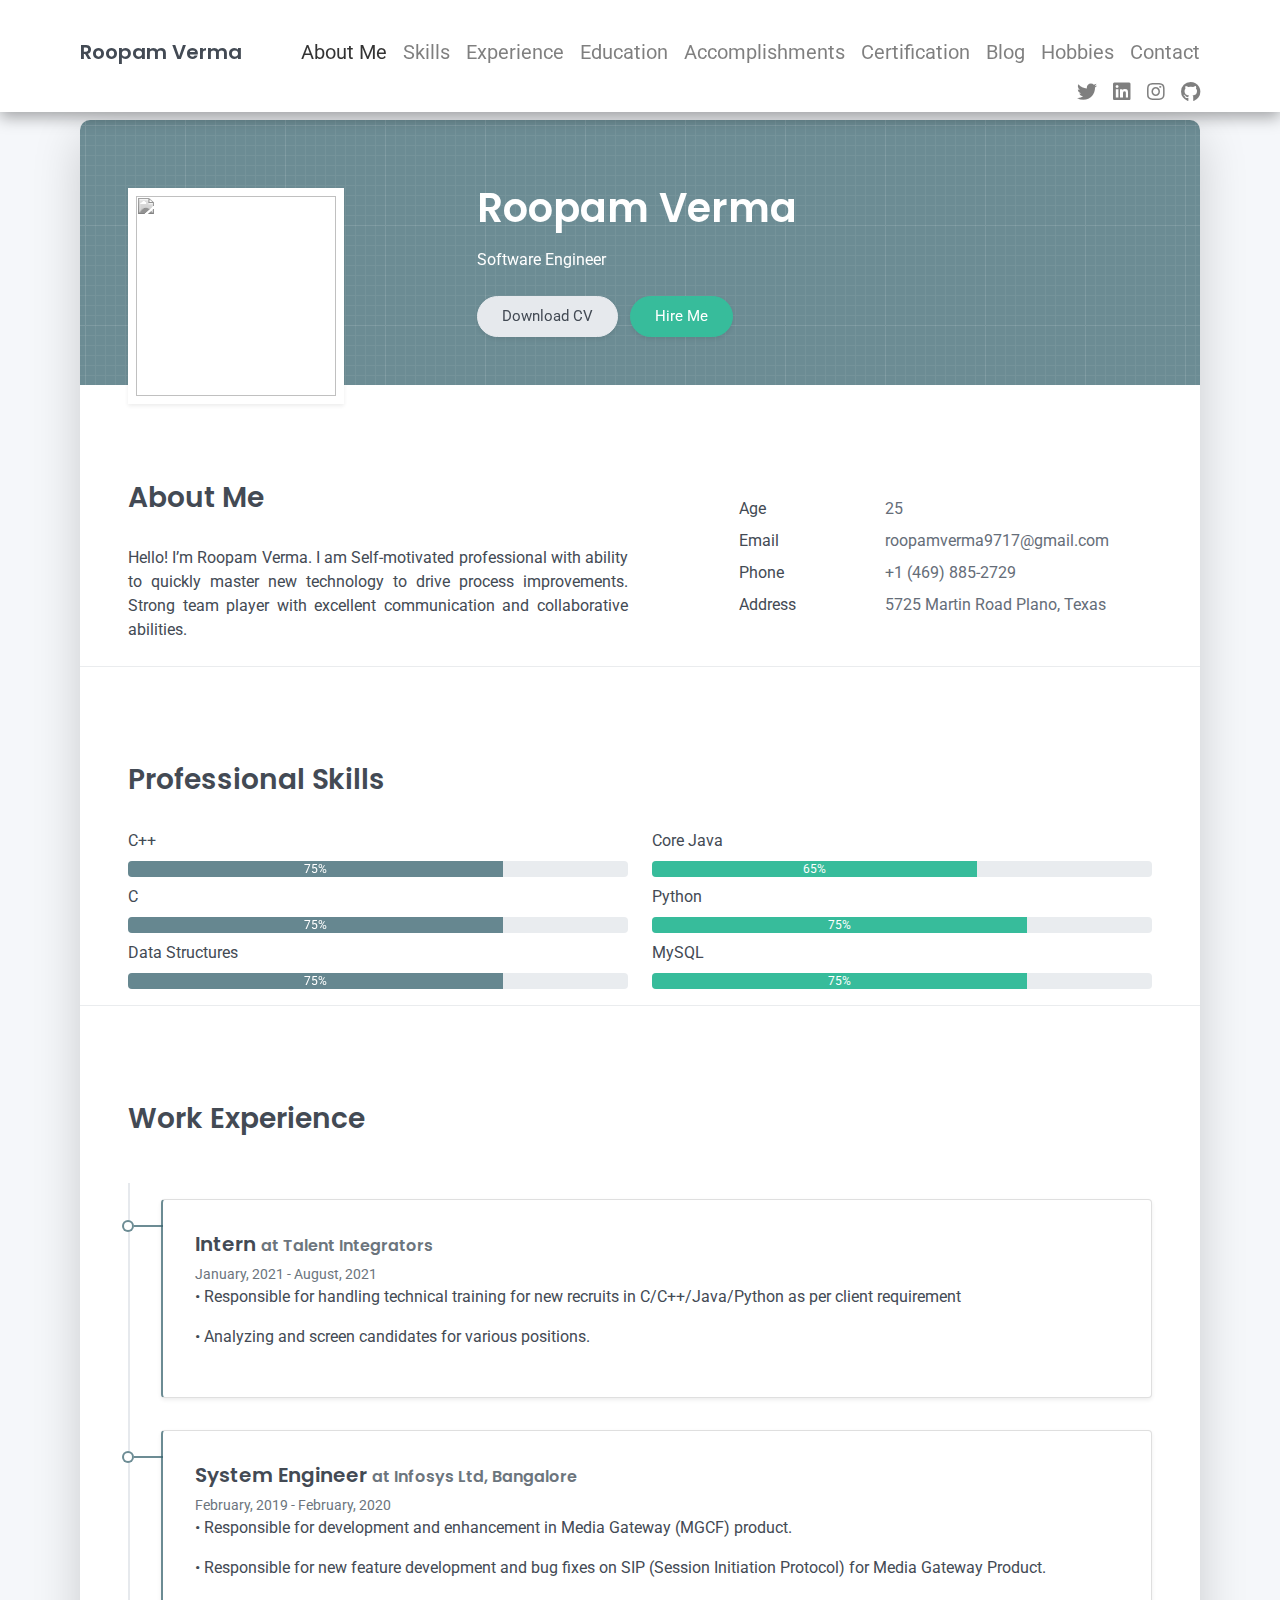
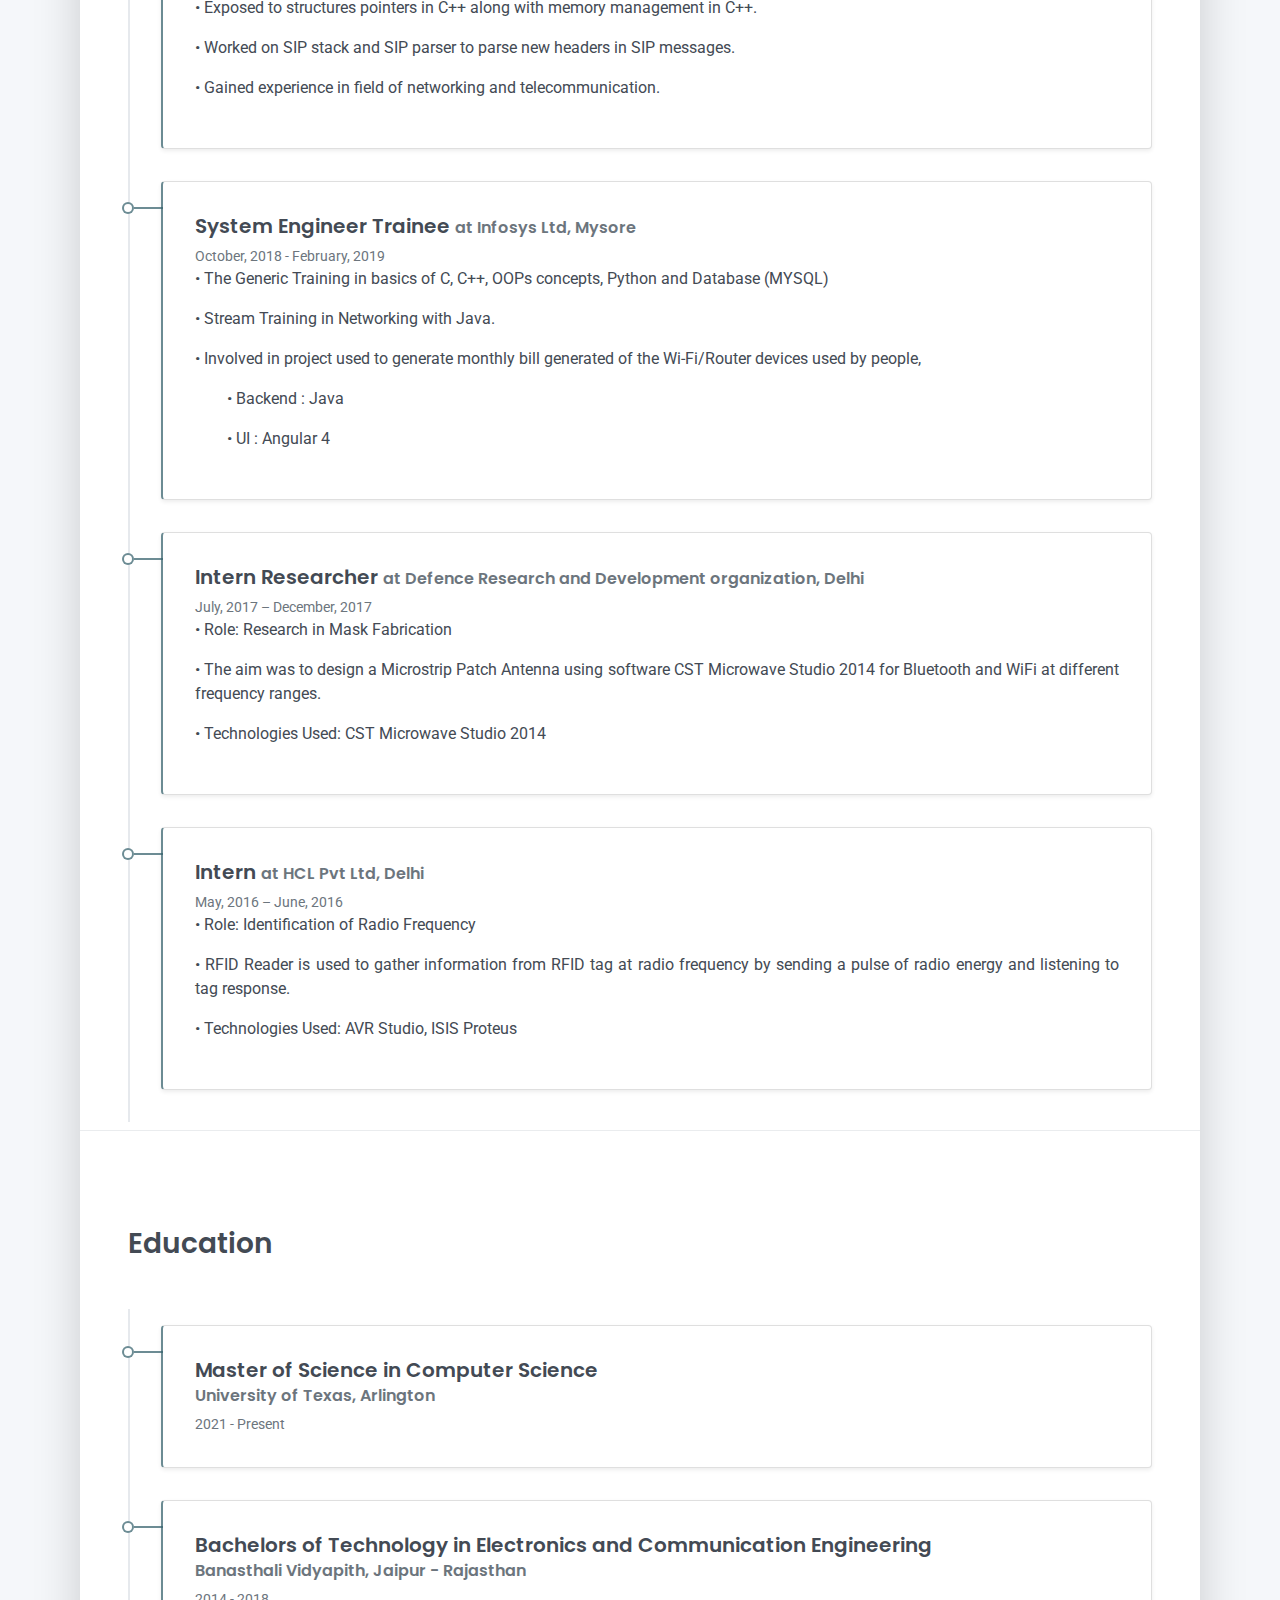
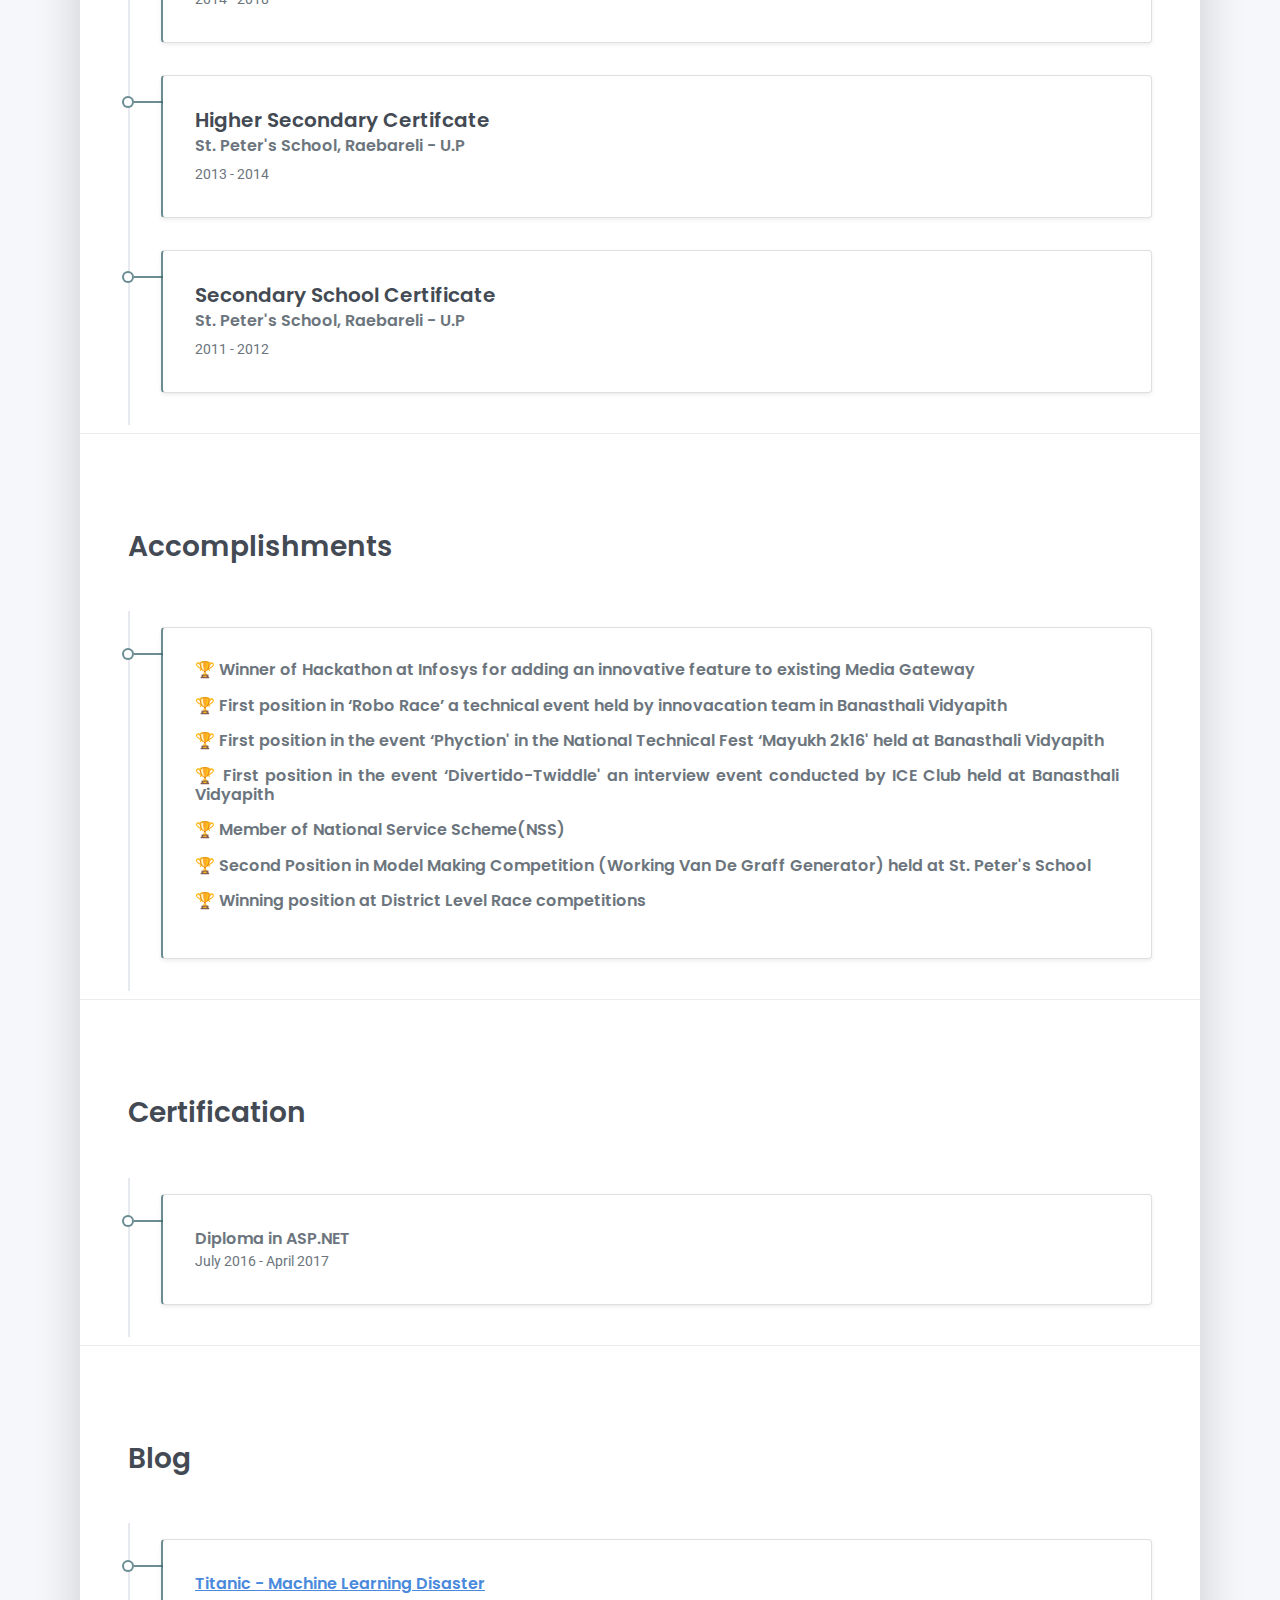
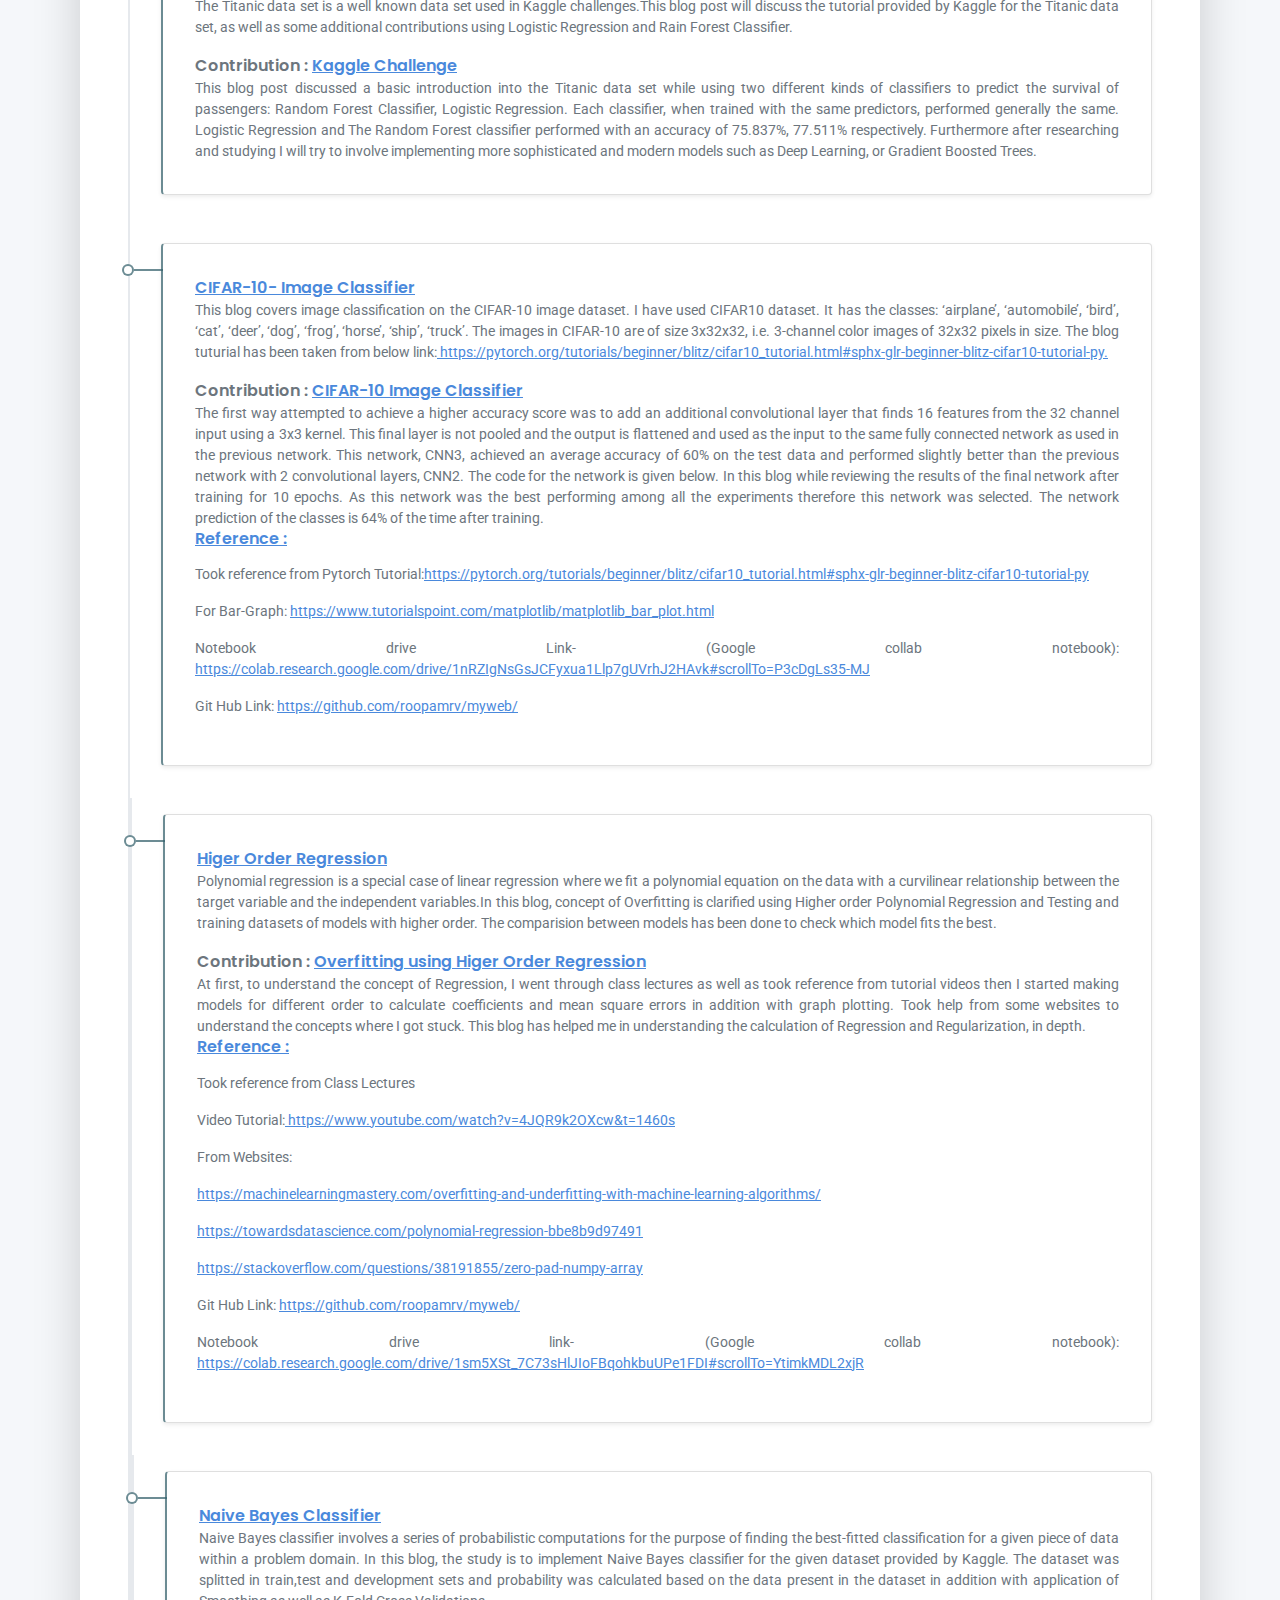
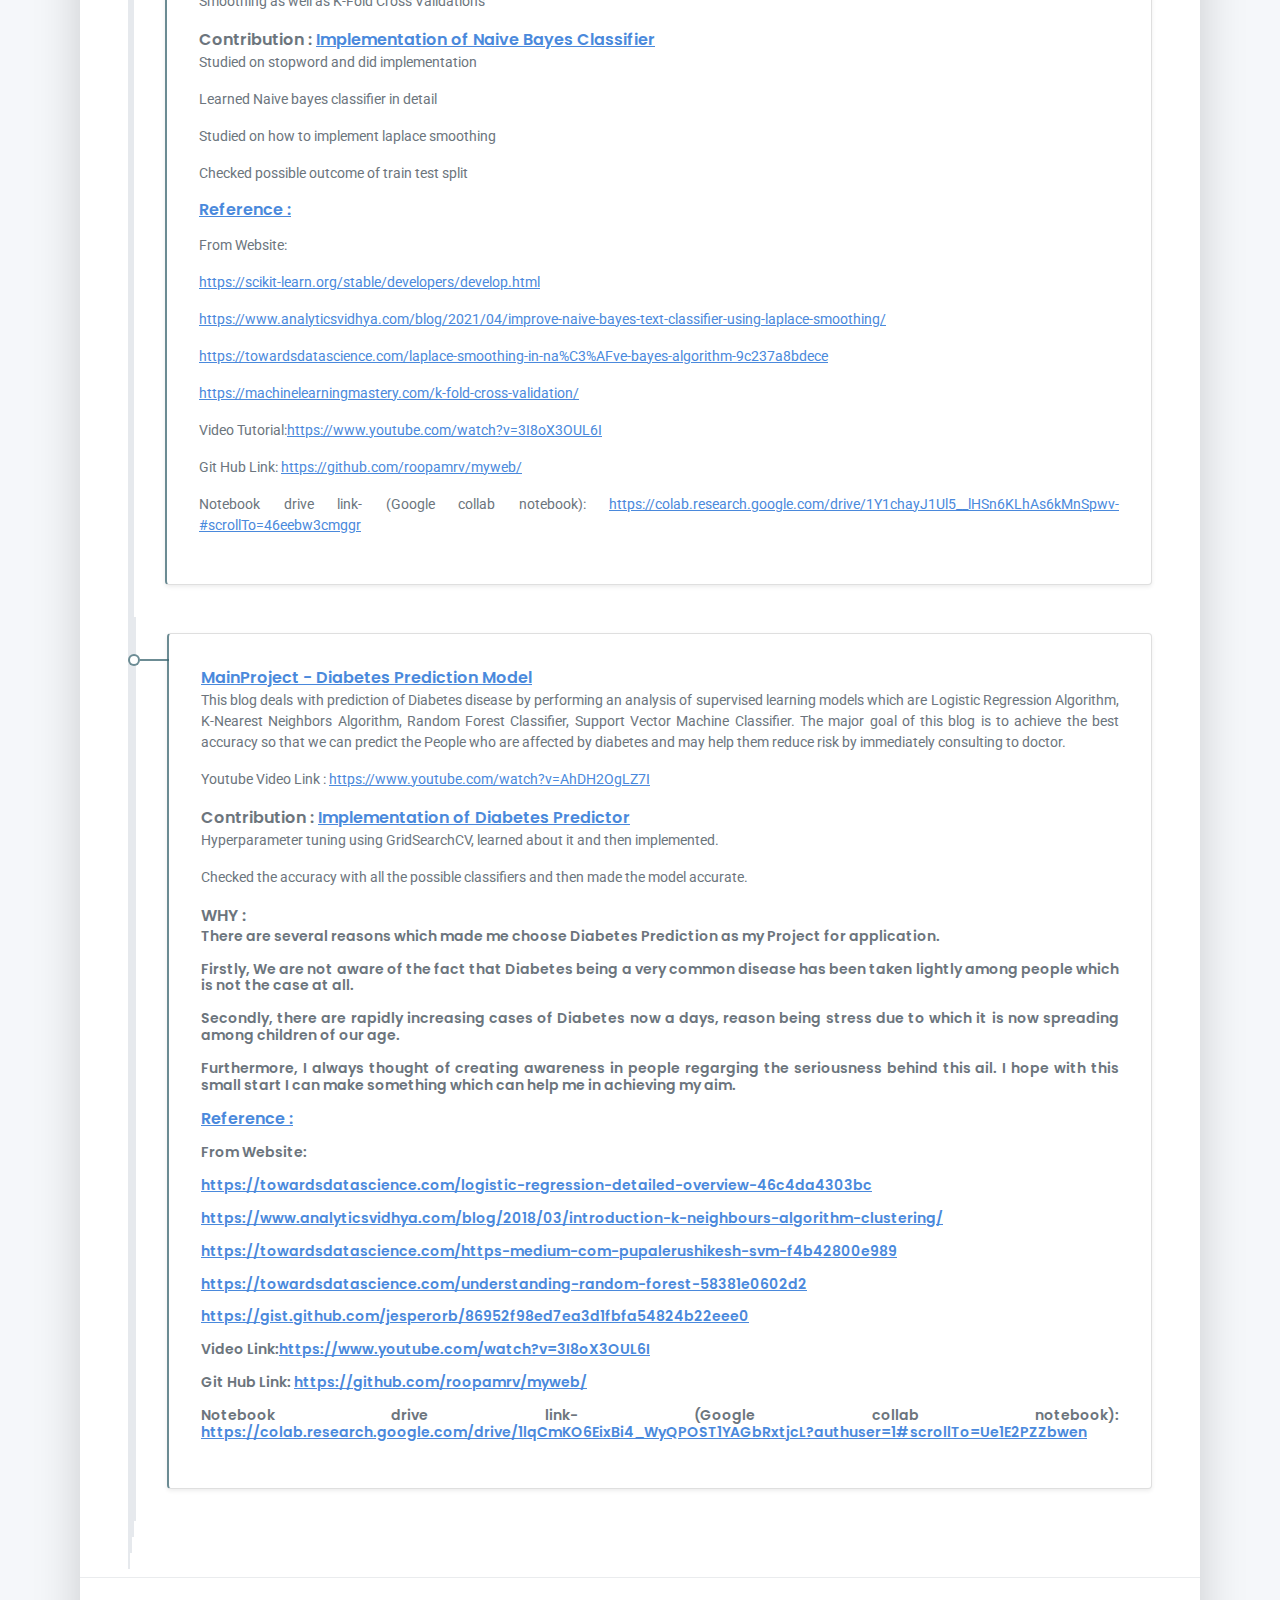
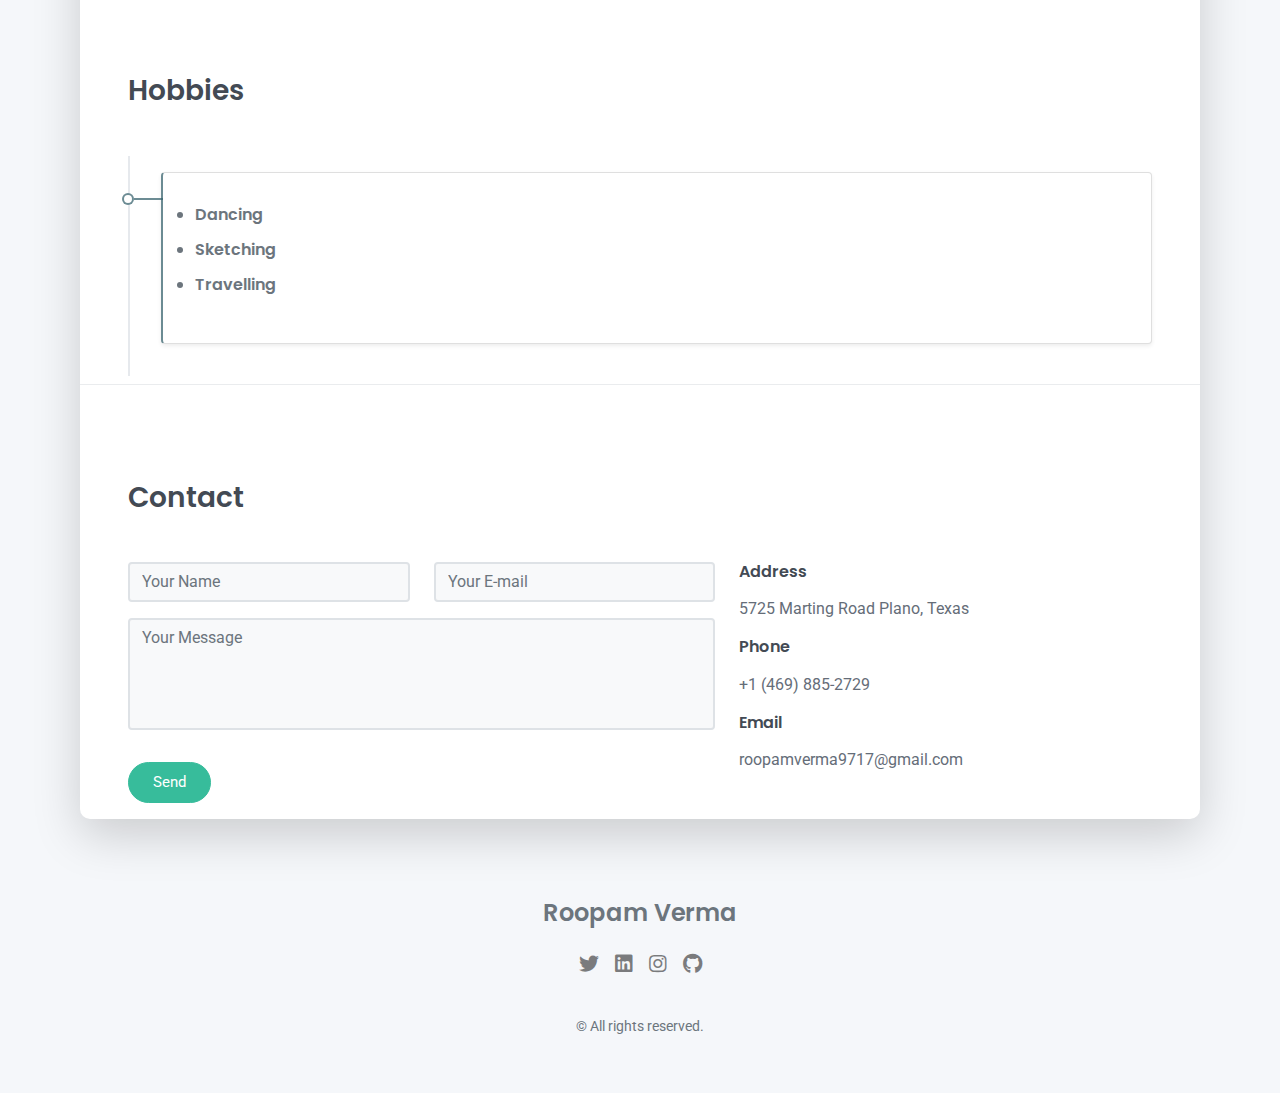
==== commit 7d2fe9b1: "Update index.html" ====
--- a/index.html
+++ b/index.html
@@ -136,13 +136,13 @@
                     <div class="pb-1">Phone</div>
                   </div>
                   <div class="col-sm-8">
-                    <div class="pb-1 text-secondary">+91 (971) 702-7194</div>
+                    <div class="pb-1 text-secondary">+1 (469) 885-2729</div>
                   </div>
                   <div class="col-sm-4">
                     <div class="pb-1">Address</div>
                   </div>
                   <div class="col-sm-8">
-                    <div class="pb-1 text-secondary">B/63 Krishna Nagar, Barabanki, Uttar Pradesh, India </div>
+                    <div class="pb-1 text-secondary">5725 Martin Road Plano, Texas </div>
                   </div>
                 </div>
               </div>
@@ -529,9 +529,9 @@
               <div class="col">
                 <div class="mt-2">
                   <h3 class="h6">Address</h3>
-                  <div class="pb-2 text-secondary">B/63 Krishna Nagar, Barabanki, Uttar Pradesh, India</div>
+                  <div class="pb-2 text-secondary">5725 Marting Road Plano, Texas</div>
                   <h3 class="h6">Phone</h3>
-                  <div class="pb-2 text-secondary">+91 (971) 702 194 </div>
+                  <div class="pb-2 text-secondary">+1 (469) 885-2729</div>
                   <h3 class="h6">Email</h3>
                   <div class="pb-2 text-secondary">roopamverma9717@gmail.com</div>
                 </div></section>
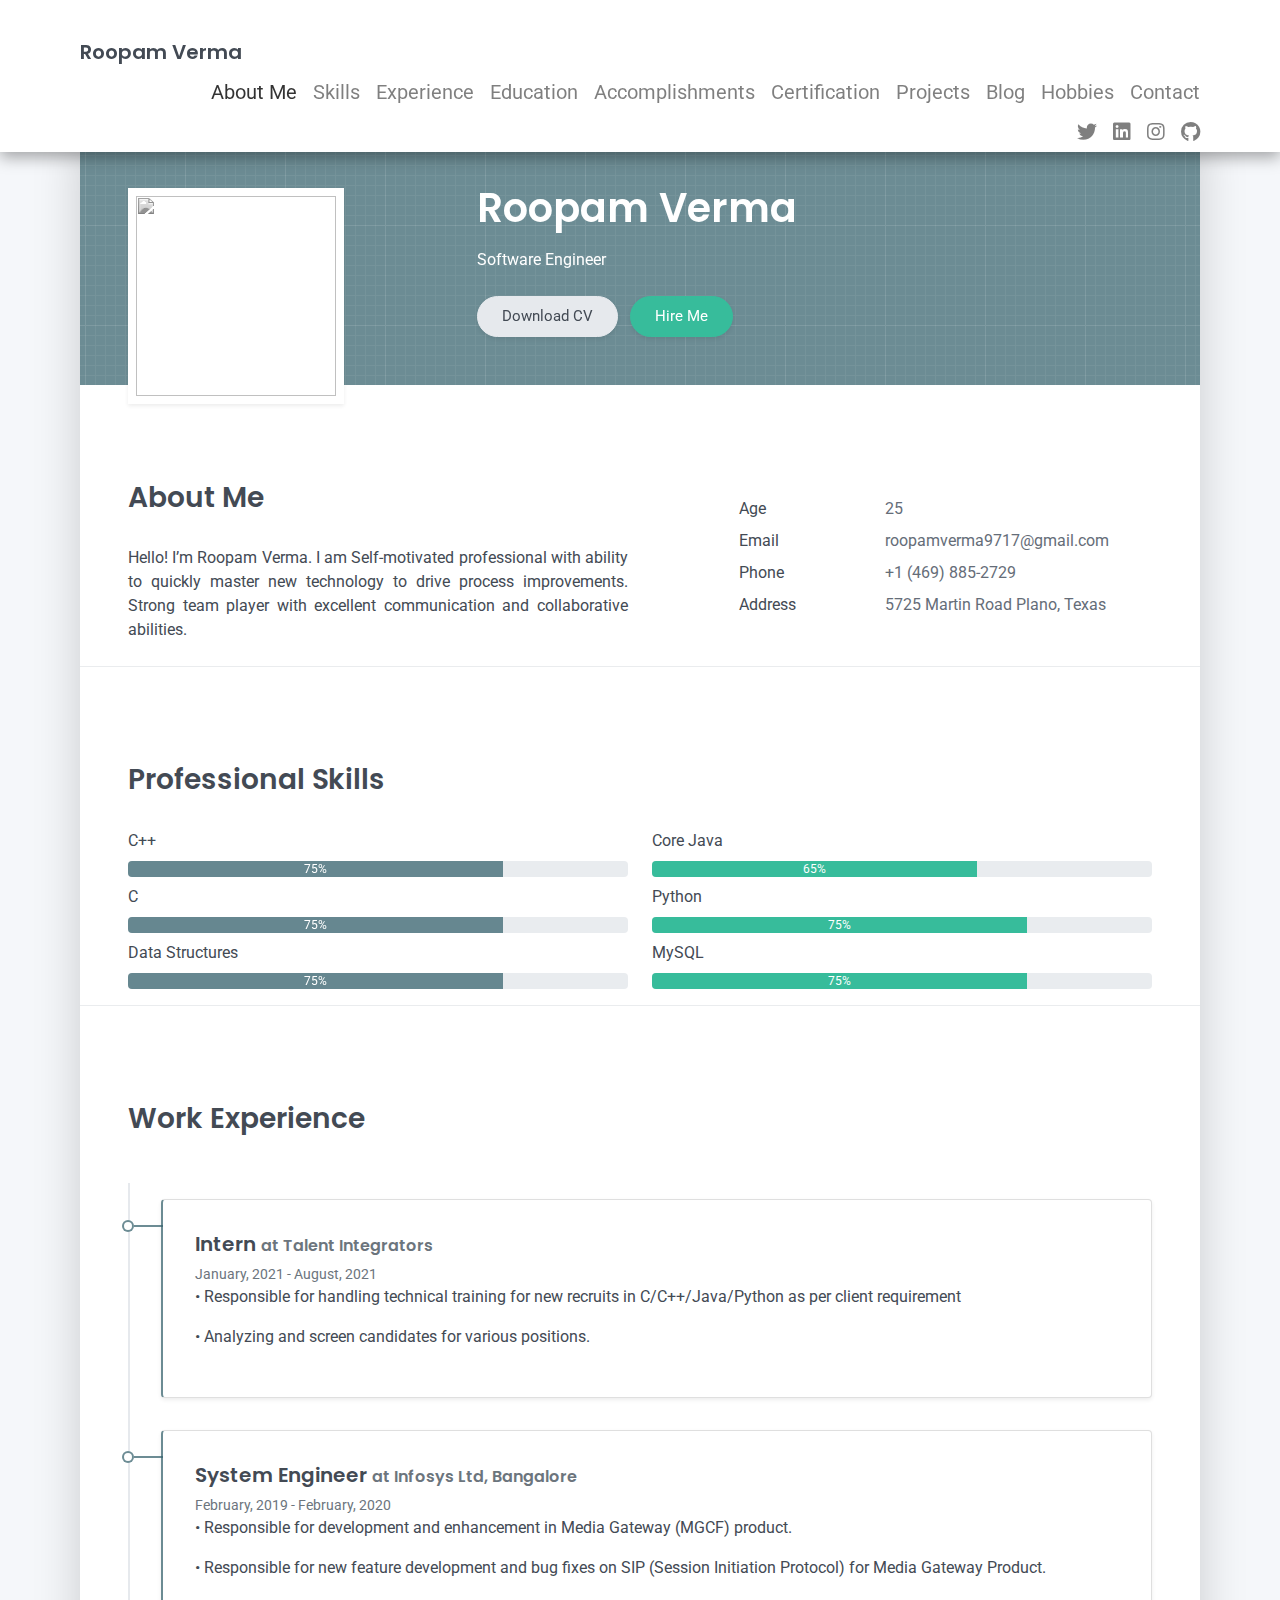
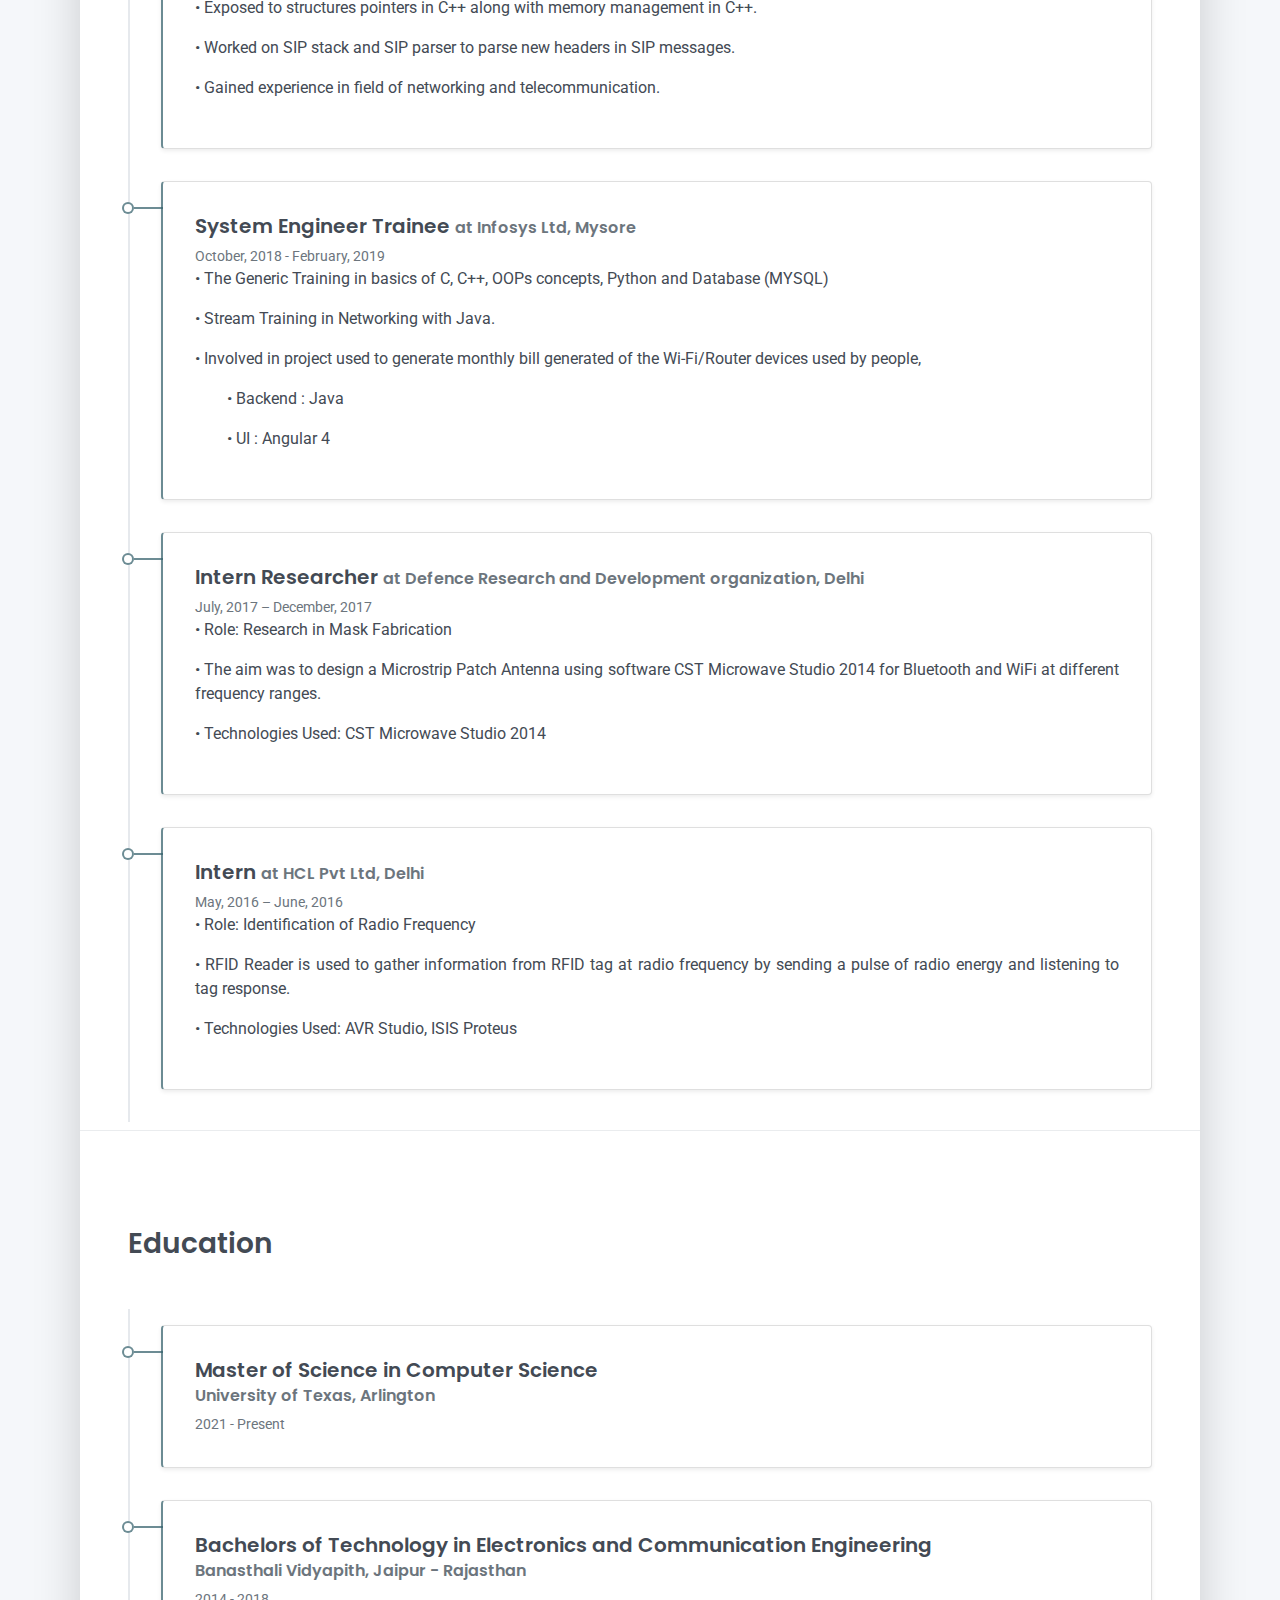
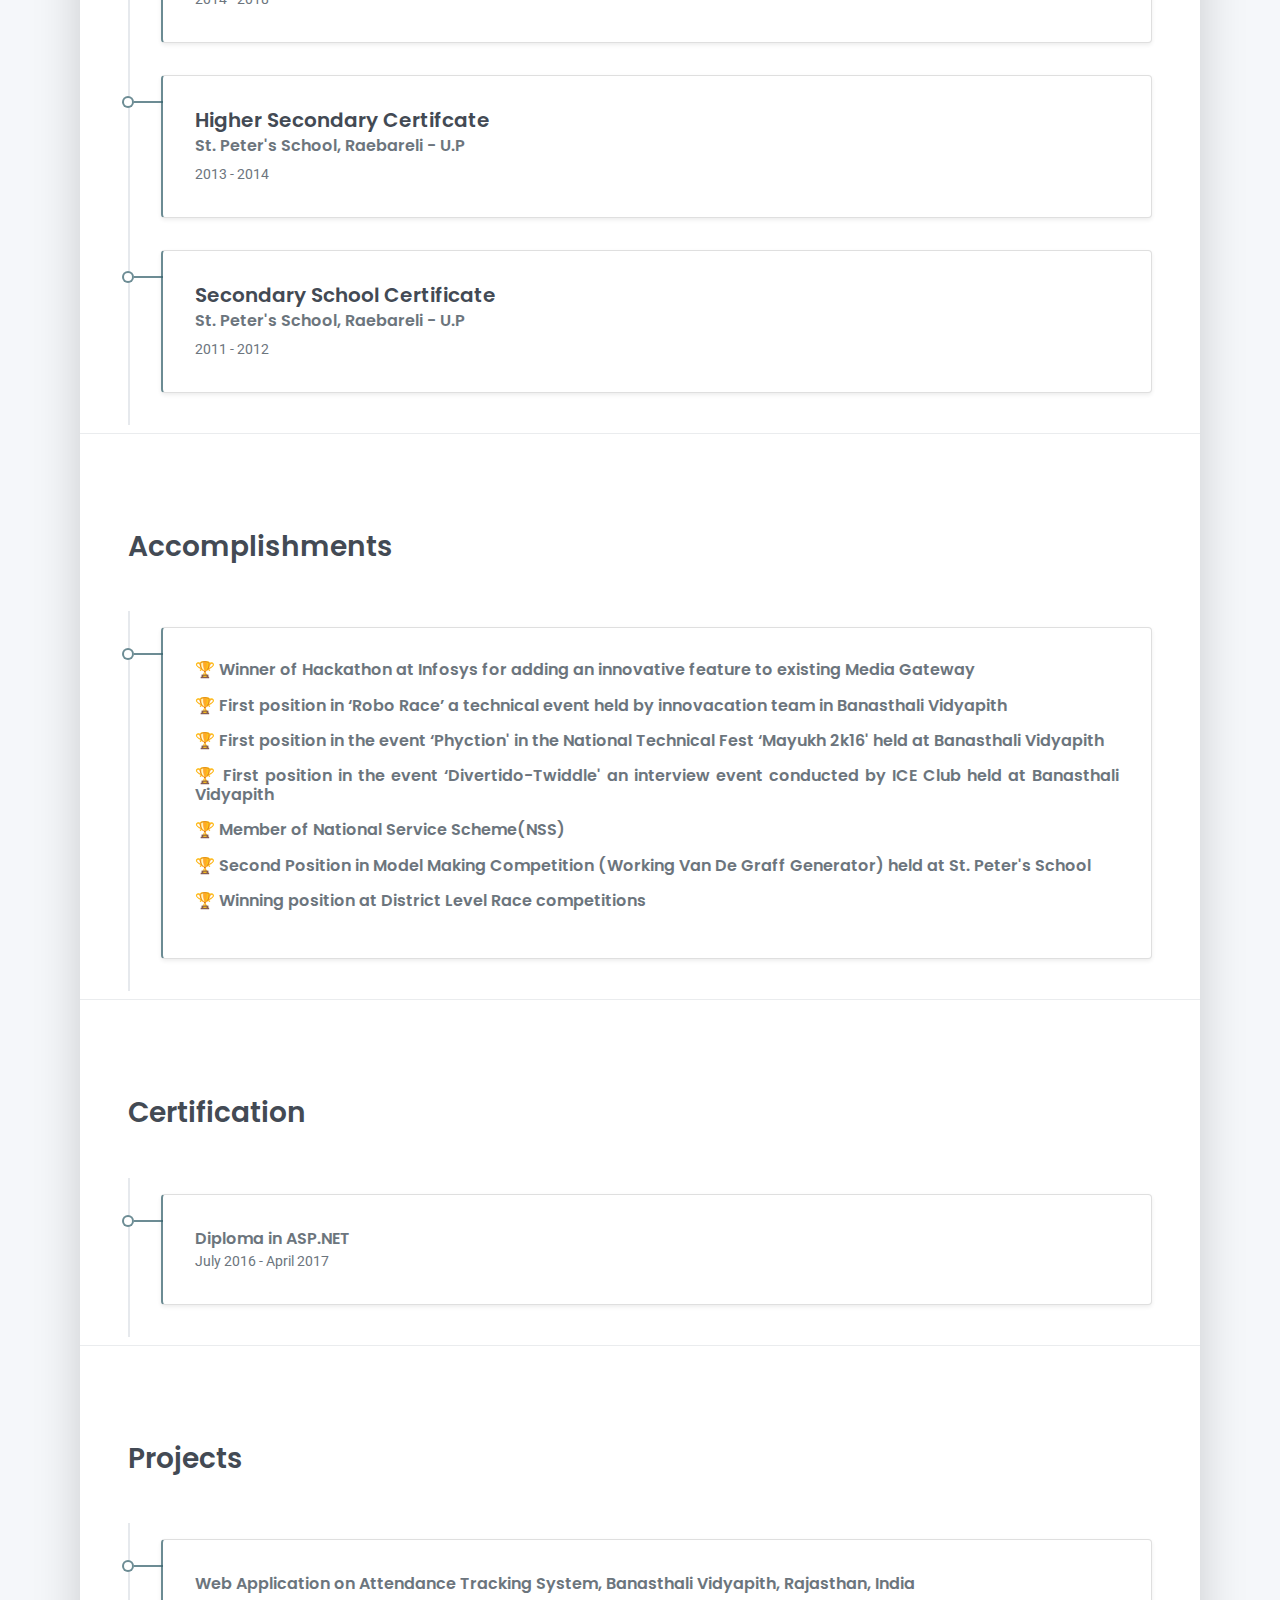
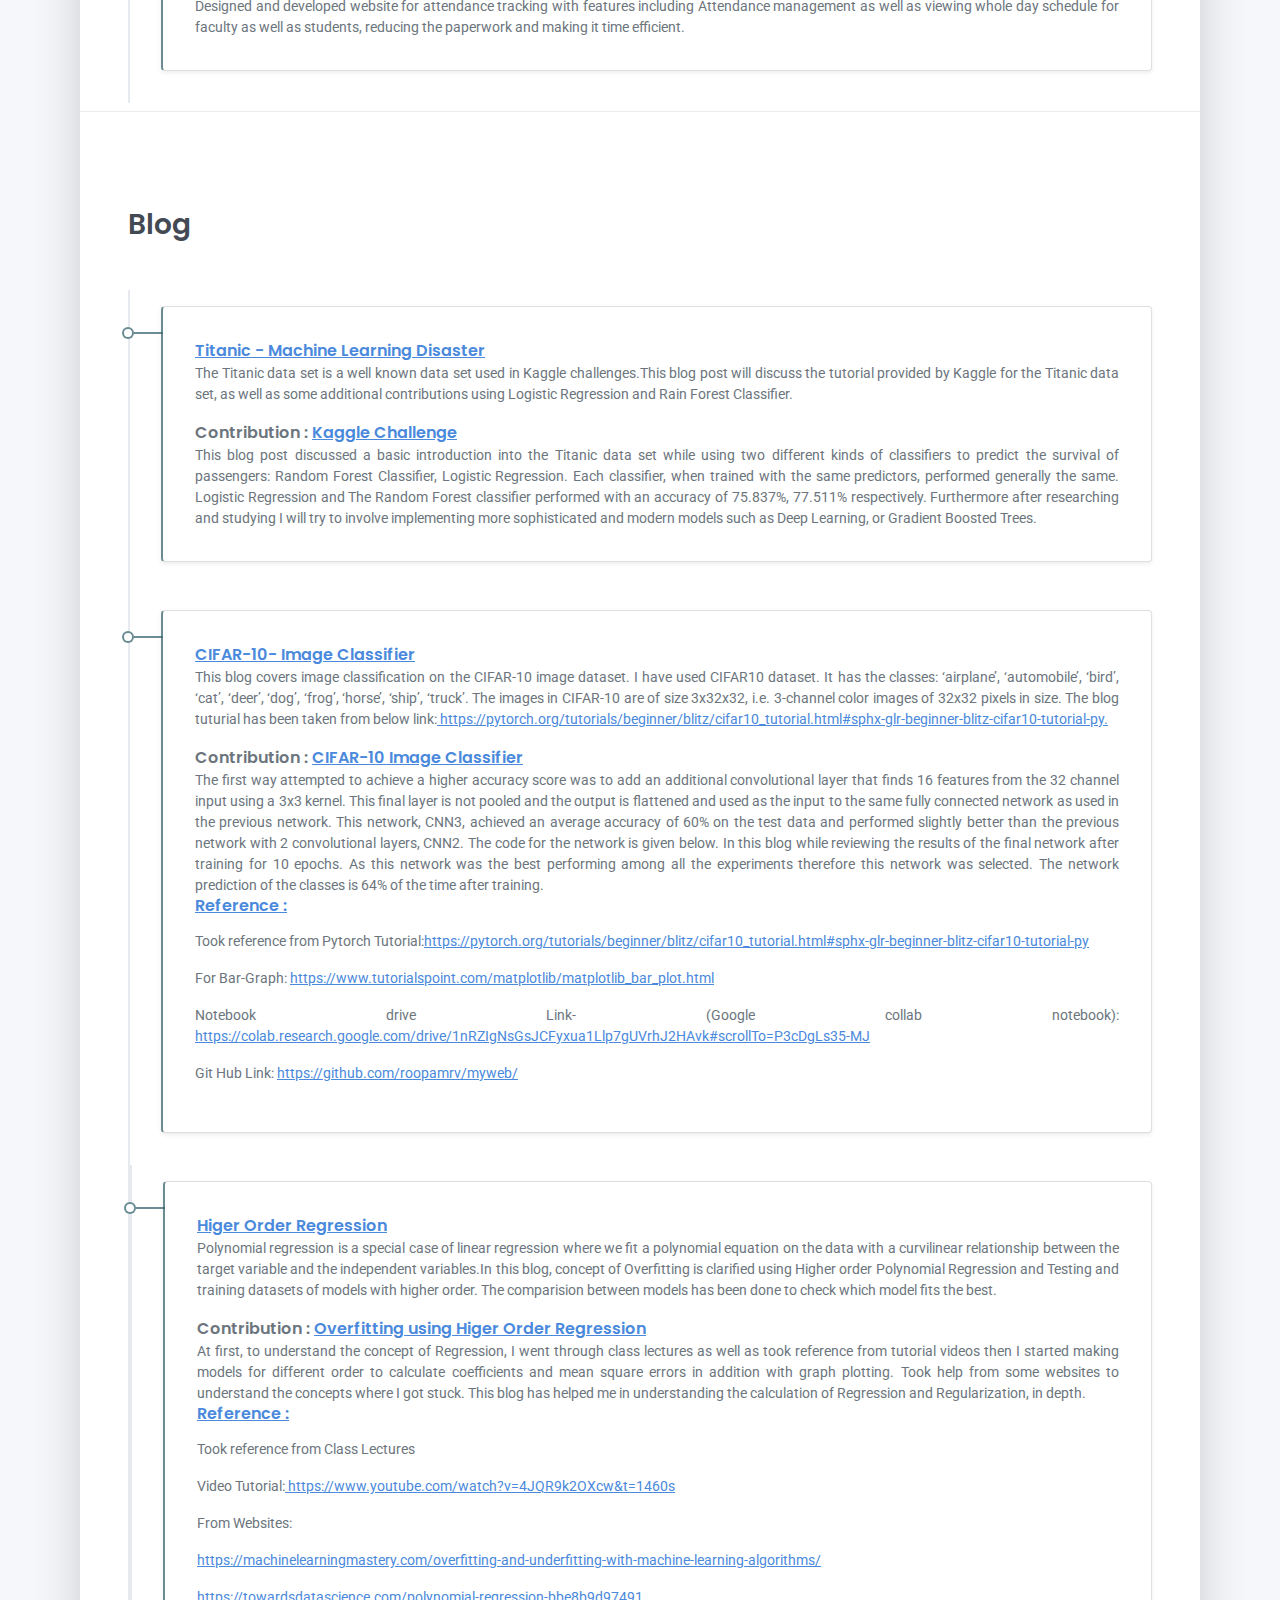
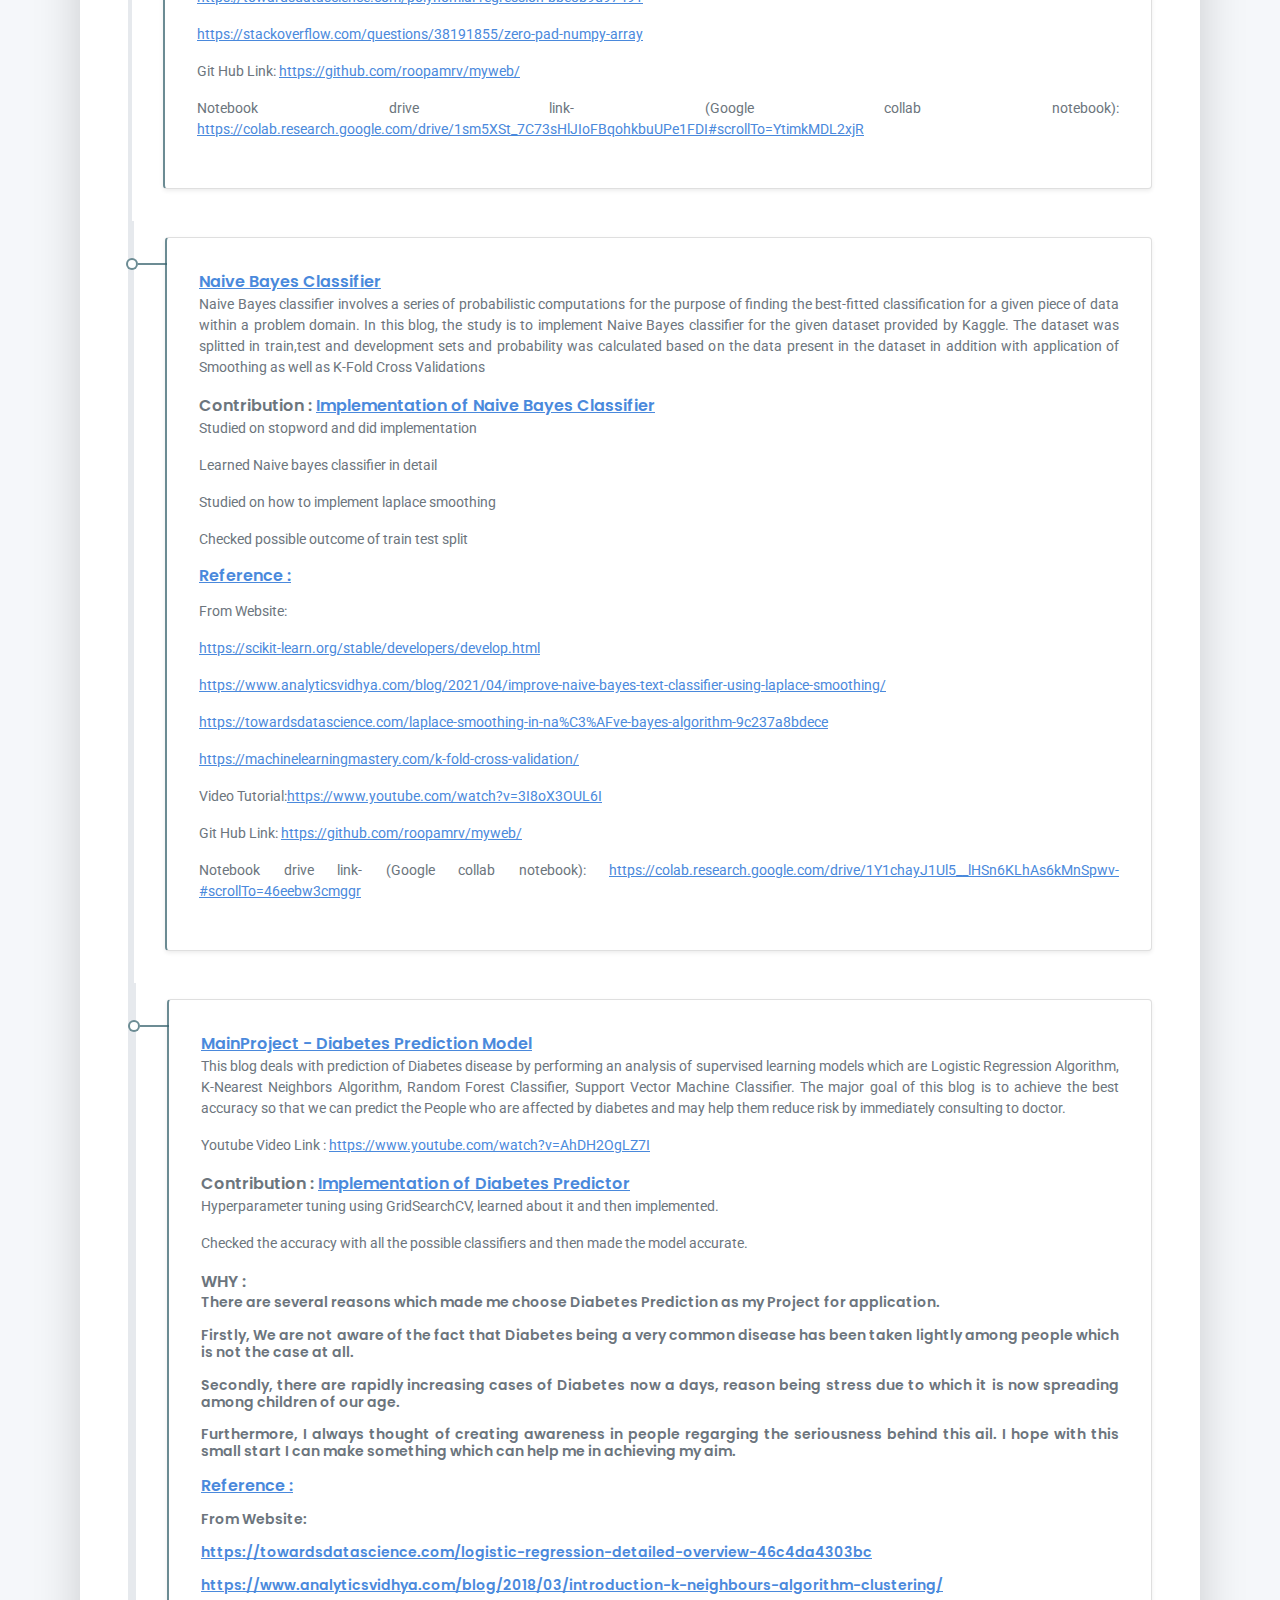
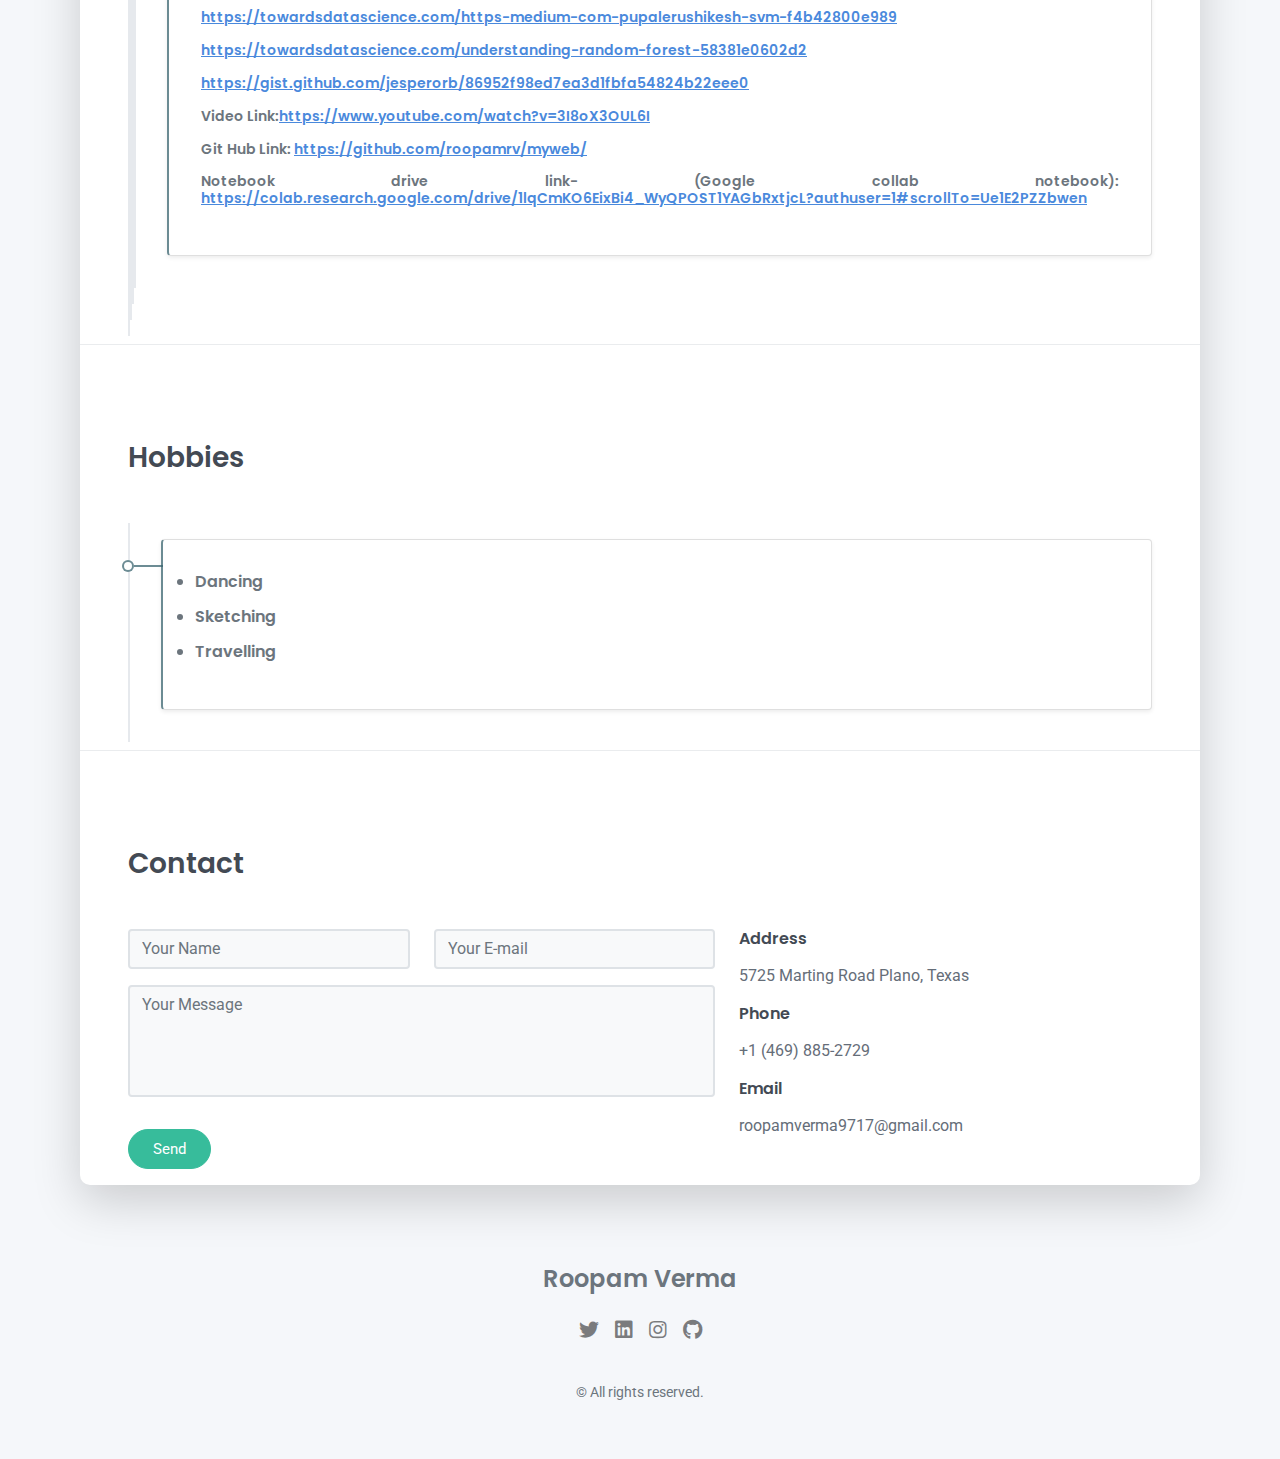
==== commit 6cb9021d: "Update index.html" ====
--- a/index.html
+++ b/index.html
@@ -51,6 +51,9 @@
 				<a class="nav-link" href="#certifications" >Certification</a>
 			</li>
 			<li class="nav-item">
+				<a class="nav-link" href="#project" >Projects</a>
+			</li>
+			<li class="nav-item">
                                 <a class="nav-link" href="#blog" >Blog</a>
                         </li>
                         <li class="nav-item">
@@ -58,7 +61,7 @@
 			</li>
                         <li class="nav-item">
 				<a class="nav-link" href="#contact" >Contact</a>
-			</li>
+			</li>	
                     </ul>
                     <ul class="nav justify-content-end">
                 <li class="nav-item">
@@ -339,6 +342,23 @@
               </div>
             </div>
           </div></section>
+	  
+	   <hr class="d-print-none" />
+	  <section id="project" class="secpad">
+          <div class="education-section px-3 px-lg-4 pt-4">
+            <h2 class="h3 mb-4">Projects</h2>
+            <div class="timeline">
+              <div class="timeline-card timeline-card-success card shadow-sm">
+                <div class="card-body">
+                  <span class="text-muted h6"> Web Application on Attendance Tracking System, Banasthali Vidyapith, Rajasthan, India </span>
+                  <div class="text-muted text-small mb-2">Designed and developed website for attendance tracking with features including Attendance management as well as viewing whole day schedule for faculty
+as well as students, reducing the paperwork and making it time efficient.</div>
+                </div>
+              </div>
+            </div>
+          </div></section>
+	      
+	      
           <hr class="d-print-none" />
           <section id="blog" class="secpad">
           <div class="education-section px-3 px-lg-4 pt-4">
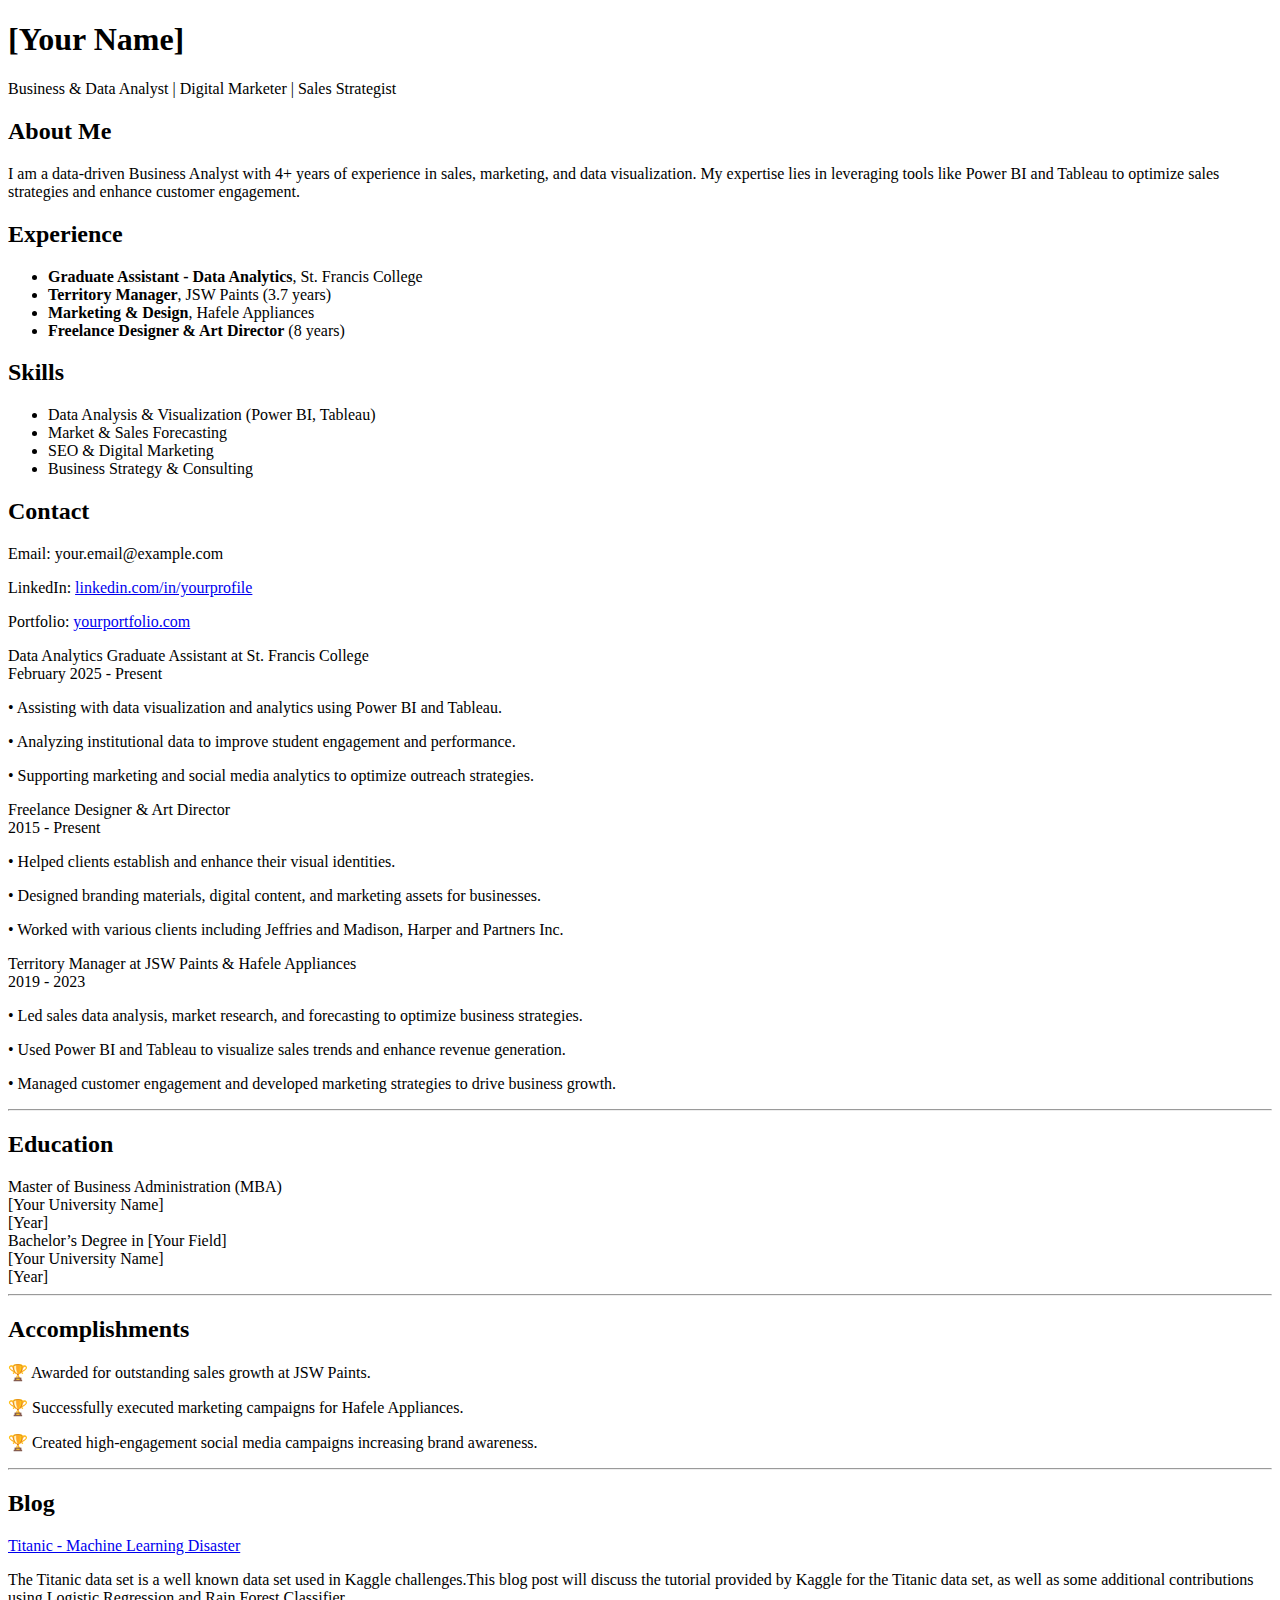
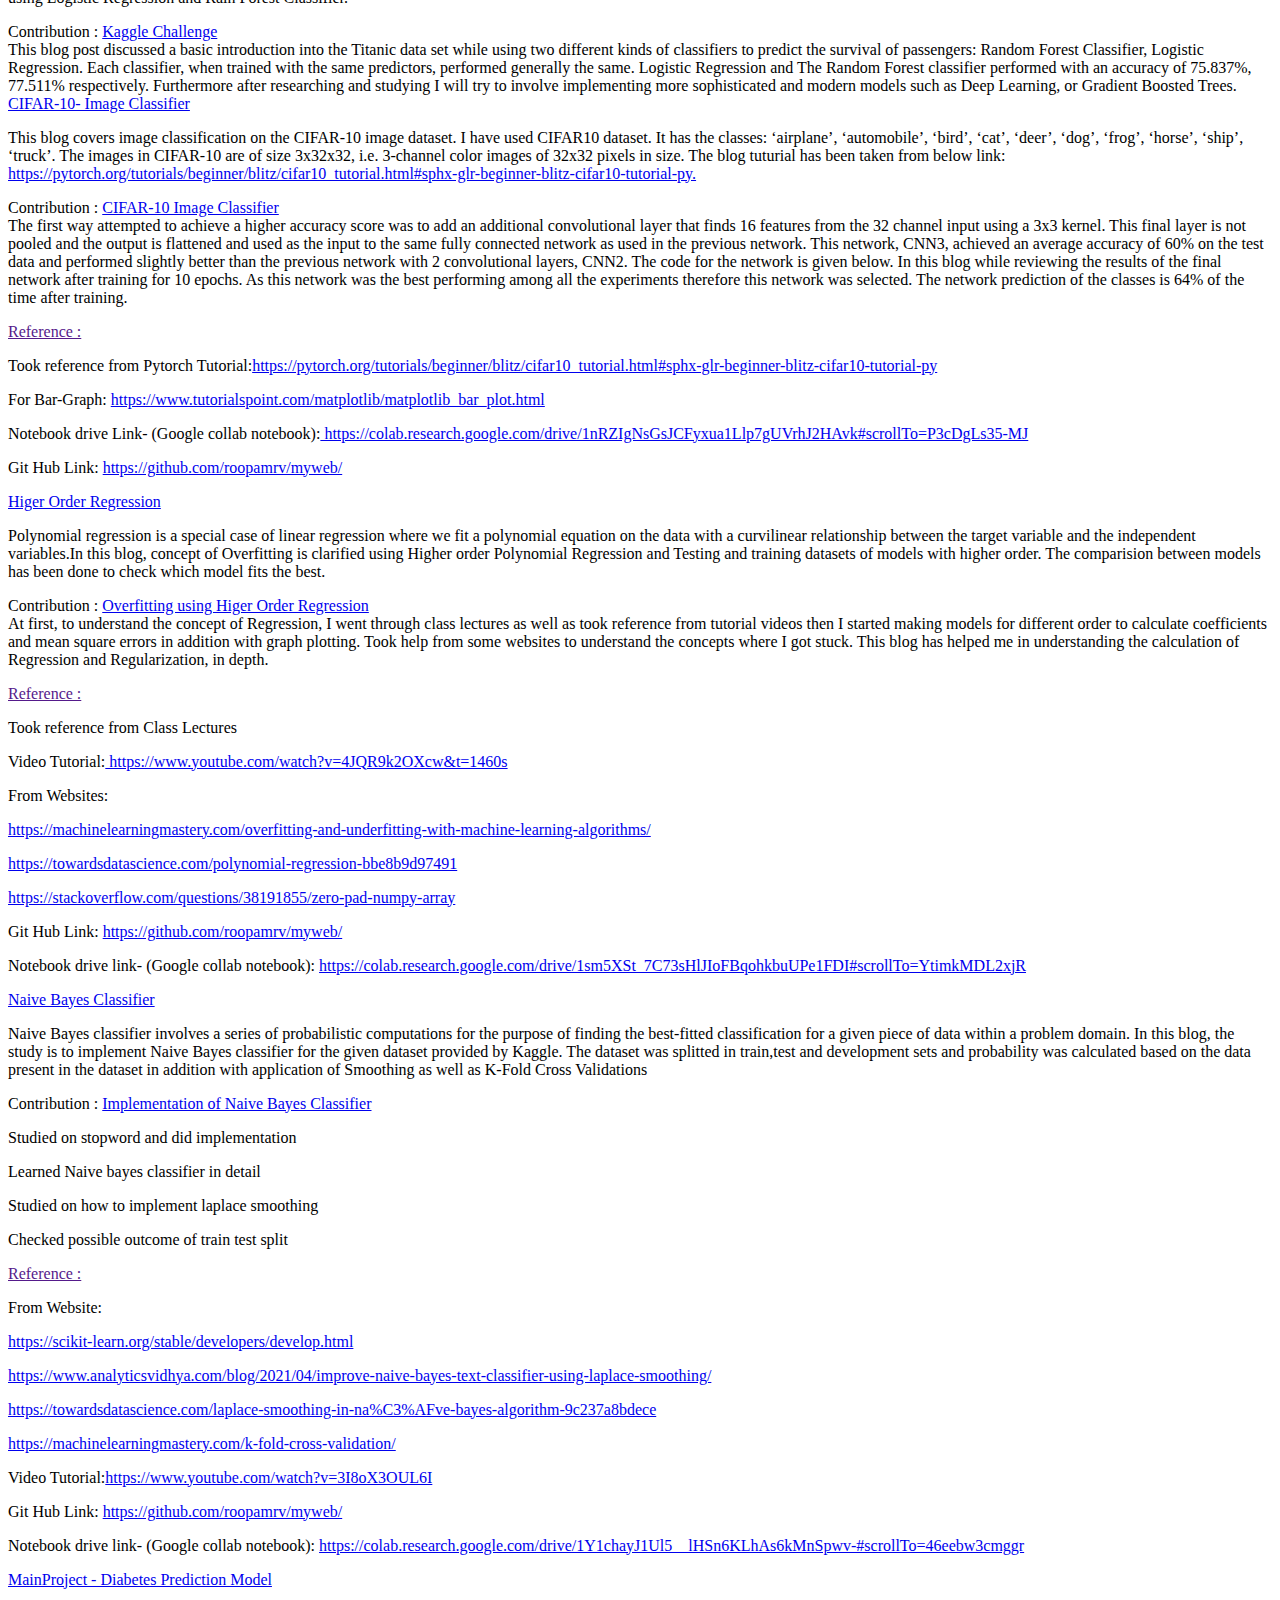
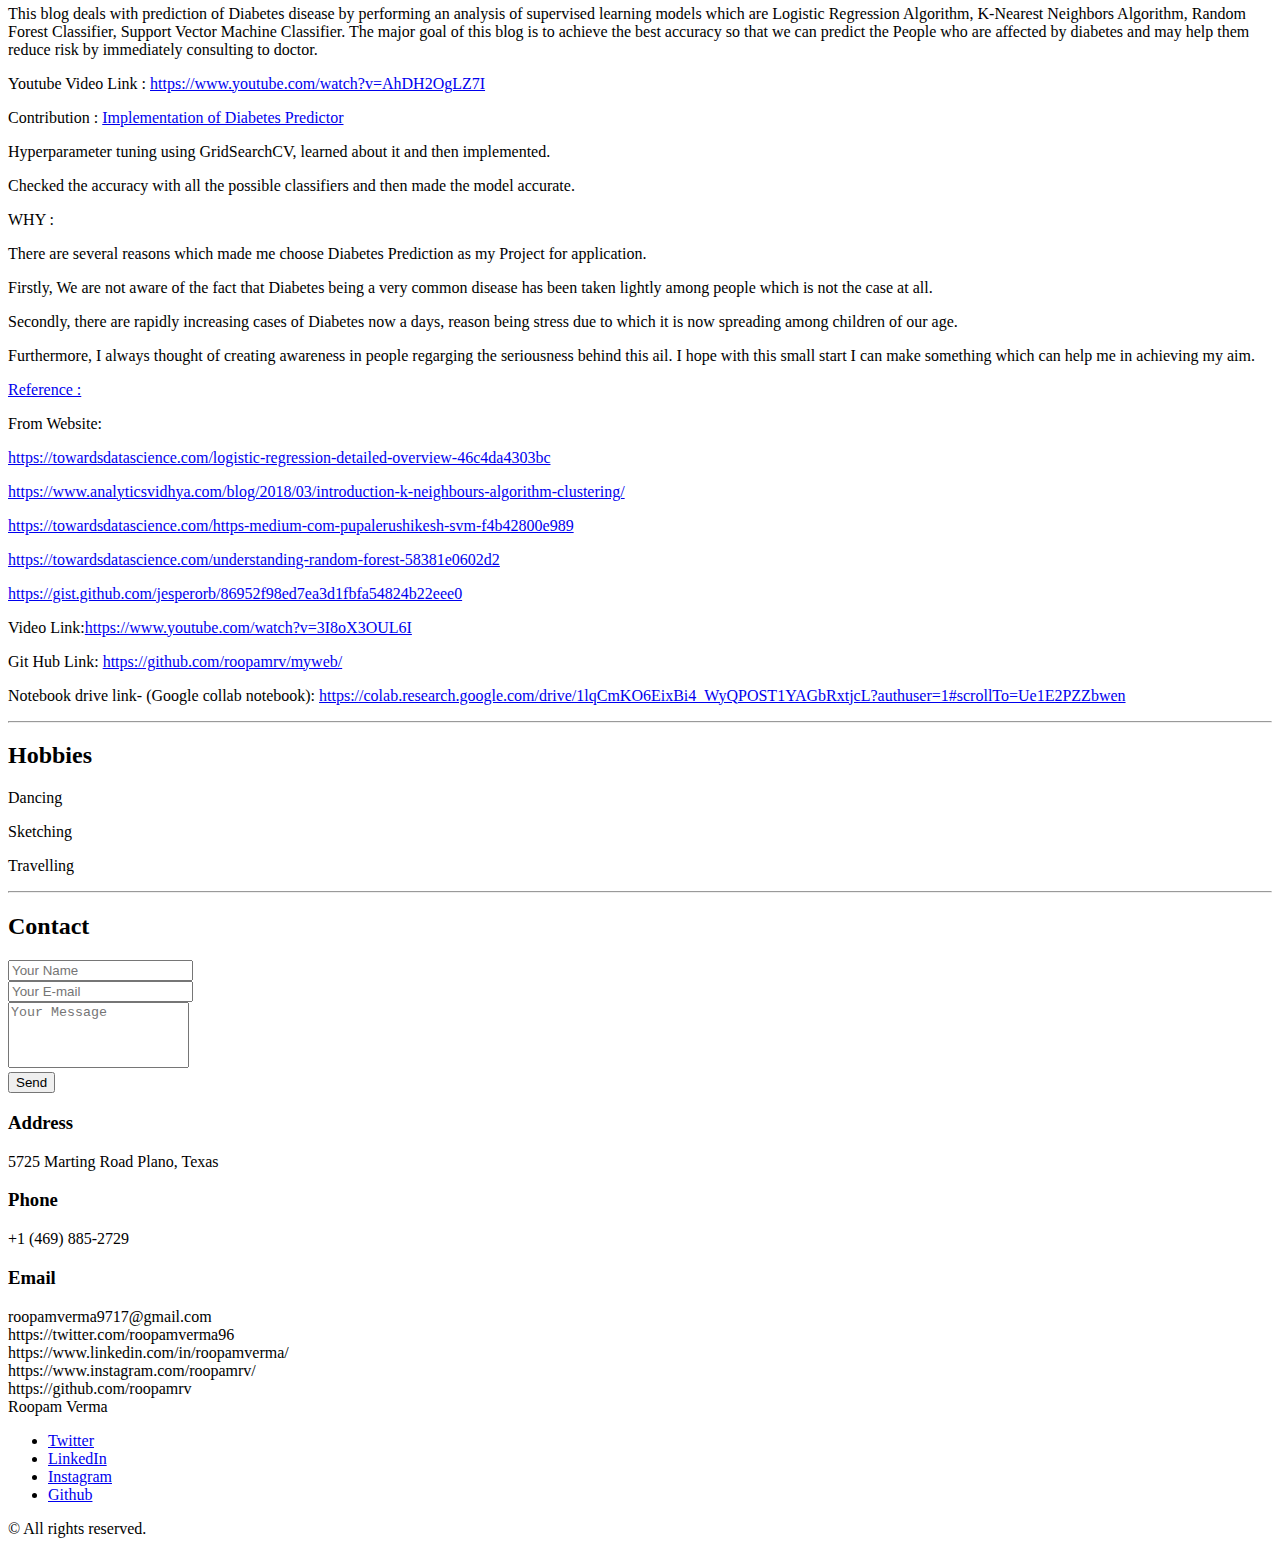
==== commit 61fa76f6: "Update index.html" ====
--- a/index.html
+++ b/index.html
@@ -1,362 +1,130 @@
 <!DOCTYPE html>
-<html lang="en-US">
-  <head>
+<html lang="en">
+<head>
     <meta charset="UTF-8">
-    <meta http-equiv="X-UA-Compatible" content="IE=edge">
-    <meta name="viewport" content="width=device-width, initial-scale=1">
-    <title>Roopam Verma</title>
-    <link rel="preconnect" href="https://fonts.gstatic.com" crossorigin="crossorigin" />
-    <link rel="preload" as="style" href="https://fonts.googleapis.com/css2?family=Poppins:wght@600&amp;family=Roboto:wght@300;400;500;700&amp;display=swap" />
-    <link rel="stylesheet" href="https://fonts.googleapis.com/css2?family=Poppins:wght@600&amp;family=Roboto:wght@300;400;500;700&amp;display=swap" media="print" onload="this.media='all'" />
-    <noscript>
-      <link rel="stylesheet" href="https://fonts.googleapis.com/css2?family=Poppins:wght@600&amp;family=Roboto:wght@300;400;500;700&amp;display=swap" />
-    </noscript>
-    <link href="css/font-awesome/css/all.min.css?ver=1.2.0" rel="stylesheet">
-    <link href="css/bootstrap.css?ver=1.2.0" rel="stylesheet">
-    <link href="css/aos.css?ver=1.2.0" rel="stylesheet">
-    <link href="css/main.css?ver=1.2.0" rel="stylesheet">
-    <noscript>
-      <style type="text/css">
-        [data-aos] {
-          opacity: 1 !important;
-          transform: translate(0) scale(1) !important;
-        }
-      </style>
-    </noscript>
-  </head>
-  <body id="top">
-    <div class="posfix">
-      <div class="container text-center text-lg-left">
-        <div class="py-3 clearfix">
-          <h1 class="site-title mb-0">Roopam Verma</h1>
-          <div class="site-nav">
-            <nav role="navigation">
-		<ul id="mainNav" class="nav justify-content-center">
-                        <li class=" active nav-item">
-				<a class="nav-link" href="#aboutMe" >About Me</a>
-			</li>
-                        <li class="nav-item">
-				<a class="nav-link" href="#skills" >Skills</a>
-			</li>
-                        <li class="nav-item">
-				<a class="nav-link" href="#experience" >Experience</a>
-			</li>
-                        <li class="nav-item">
-				<a class="nav-link" href="#edu" >Education</a>
-			</li>
-                        <li class="nav-item">
-				<a class="nav-link" href="#Accomp" >Accomplishments</a>
-			</li>
-                        <li class="nav-item">
-				<a class="nav-link" href="#certifications" >Certification</a>
-			</li>
-			<li class="nav-item">
-				<a class="nav-link" href="#project" >Projects</a>
-			</li>
-			<li class="nav-item">
-                                <a class="nav-link" href="#blog" >Blog</a>
-                        </li>
-                        <li class="nav-item">
-				<a class="nav-link" href="#hobbies" >Hobbies</a>
-			</li>
-                        <li class="nav-item">
-				<a class="nav-link" href="#contact" >Contact</a>
-			</li>	
-                    </ul>
-                    <ul class="nav justify-content-end">
-                <li class="nav-item">
-                  <a class="nav-link" href="https://twitter.com/roopamverma96" title="Twitter">
-                    <i class="fab fa-twitter"></i>
-                    <span class="menu-title sr-only">Twitter</span>
-                  </a>
-                </li>
-                <li class="nav-item">
-                  <a class="nav-link" href="https://www.linkedin.com/in/roopamverma/" title="LinkedIn">
-                    <i class="fab fa-linkedin"></i>
-                    <span class="menu-title sr-only">LinkedIn</span>
-                  </a>
-                </li>
-                <li class="nav-item">
-                  <a class="nav-link" href="https://www.instagram.com/roopamrv/" title="Instagram">
-                    <i class="fab fa-instagram"></i>
-                    <span class="menu-title sr-only">Instagram</span>
-                  </a>
-                </li>
-                <li class="nav-item">
-                  <a class="nav-link" href="https://github.com/roopamrv" title="Github">
-                    <i class="fab fa-github"></i>
-                    <span class="menu-title sr-only">Github</span>
-                  </a>
-                </li>
-              </ul>
-            </nav>
+    <meta name="viewport" content="width=device-width, initial-scale=1.0">
+    <title>Portfolio - [Your Name]</title>
+    <link rel="stylesheet" href="styles.css">
+</head>
+<body>
+    <header>
+        <h1>[Your Name]</h1>
+        <p>Business & Data Analyst | Digital Marketer | Sales Strategist</p>
+    </header>
+    
+    <section id="about">
+        <h2>About Me</h2>
+        <p>I am a data-driven Business Analyst with 4+ years of experience in sales, marketing, and data visualization. My expertise lies in leveraging tools like Power BI and Tableau to optimize sales strategies and enhance customer engagement.</p>
+    </section>
+    
+    <section id="experience">
+        <h2>Experience</h2>
+        <ul>
+            <li><strong>Graduate Assistant - Data Analytics</strong>, St. Francis College</li>
+            <li><strong>Territory Manager</strong>, JSW Paints (3.7 years)</li>
+            <li><strong>Marketing & Design</strong>, Hafele Appliances</li>
+            <li><strong>Freelance Designer & Art Director</strong> (8 years)</li>
+        </ul>
+    </section>
+    
+    <section id="skills">
+        <h2>Skills</h2>
+        <ul>
+            <li>Data Analysis & Visualization (Power BI, Tableau)</li>
+            <li>Market & Sales Forecasting</li>
+            <li>SEO & Digital Marketing</li>
+            <li>Business Strategy & Consulting</li>
+        </ul>
+    </section>
+    
+    <section id="contact">
+        <h2>Contact</h2>
+        <p>Email: your.email@example.com</p>
+        <p>LinkedIn: <a href="https://www.linkedin.com/in/yourprofile">linkedin.com/in/yourprofile</a></p>
+        <p>Portfolio: <a href="https://yourportfolio.com">yourportfolio.com</a></p>
+    </section>
+</body>
+</html>
+
+                  <div class="timeline-card timeline-card-primary card shadow-sm">
+  <div class="card-body">
+    <div class="h5 mb-1">Data Analytics Graduate Assistant <span class="text-muted h6">at St. Francis College</span></div>
+    <div class="text-muted text-small mb-2">February 2025 - Present</div>
+    <div>
+      <p>• Assisting with data visualization and analytics using Power BI and Tableau.</p>
+      <p>• Analyzing institutional data to improve student engagement and performance.</p>
+      <p>• Supporting marketing and social media analytics to optimize outreach strategies.</p>
+    </div>
+  </div>
+</div>
+
+<div class="timeline-card timeline-card-primary card shadow-sm">
+  <div class="card-body">
+    <div class="h5 mb-1">Freelance Designer & Art Director</div>
+    <div class="text-muted text-small mb-2">2015 - Present</div>
+    <div>
+      <p>• Helped clients establish and enhance their visual identities.</p>
+      <p>• Designed branding materials, digital content, and marketing assets for businesses.</p>
+      <p>• Worked with various clients including Jeffries and Madison, Harper and Partners Inc.</p>
+    </div>
+  </div>
+</div>
+
+<div class="timeline-card timeline-card-primary card shadow-sm">
+  <div class="card-body">
+    <div class="h5 mb-1">Territory Manager <span class="text-muted h6">at JSW Paints & Hafele Appliances</span></div>
+    <div class="text-muted text-small mb-2">2019 - 2023</div>
+    <div>
+      <p>• Led sales data analysis, market research, and forecasting to optimize business strategies.</p>
+      <p>• Used Power BI and Tableau to visualize sales trends and enhance revenue generation.</p>
+      <p>• Managed customer engagement and developed marketing strategies to drive business growth.</p>
+    </div>
+  </div>
+</div>
+
+<hr class="d-print-none" />
+<section id="edu" class="secpad">
+  <div class="education-section px-3 px-lg-4 pt-4">
+    <h2 class="h3 mb-4">Education</h2>
+    <div class="timeline">
+      <div class="timeline-card timeline-card-success card shadow-sm">
+        <div class="card-body">
+          <div class="h5 mb-1">Master of Business Administration (MBA) <br>
+            <span class="text-muted h6">[Your University Name]</span>
           </div>
+          <div class="text-muted text-small mb-2">[Year]</div>
         </div>
       </div>
-    </div>
-    <div class="page-content mtop">
-      <div class="container">
-        <div class="cover shadow-lg bg-white">
-          <div class="cover-bg p-3 p-lg-4 text-white">
-            <div class="row">
-              <div class="col-lg-4 col-md-5">
-                <div class="avatar hover-effect bg-white shadow-sm p-1">
-                  <img src="images/roopam.jpeg" width="200" height="200" />
-                </div>
-              </div>
-              <div class="col-lg-8 col-md-7 text-center text-md-start">
-                <h2 class="h1 mt-2" data-aos="fade-left" data-aos-delay="0">Roopam Verma</h2>
-                <p data-aos="fade-left" data-aos-delay="100">Software Engineer</p>
-                <div class="d-print-none" data-aos="fade-left" data-aos-delay="200">
-                  <a class="btn btn-light text-dark shadow-sm mt-1 me-1" href="ROOPAM_VERMA.pdf" target="_blank">Download CV</a>
-                  <a class="btn btn-success shadow-sm mt-1" href="#contact">Hire Me</a>
-                </div>
-              </div>
-            </div>
+      <div class="timeline-card timeline-card-success card shadow-sm">
+        <div class="card-body">
+          <div class="h5 mb-1">Bachelor’s Degree in [Your Field] <br>
+            <span class="text-muted h6">[Your University Name]</span>
           </div>
-	  <section id="aboutMe" class= "secpad">
-          <div class="about-section pt-4 px-3 px-lg-4 mt-1">
-            <div class="row">
-              <div class="col-md-6">
-                <h2 class="h3 mb-3">About Me</h2>
-                <p>Hello! I’m Roopam Verma. I am Self-motivated professional with ability to quickly master new technology to drive process improvements. Strong team player with excellent communication and collaborative abilities.</p>
-              </div>
-              <div class="col-md-5 offset-md-1">
-                <div class="row mt-2">
-                  <div class="col-sm-4">
-                    <div class="pb-1">Age</div>
-                  </div>
-                  <div class="col-sm-8">
-                    <div class="pb-1 text-secondary">25</div>
-                  </div>
-                  <div class="col-sm-4">
-                    <div class="pb-1">Email</div>
-                  </div>
-                  <div class="col-sm-8">
-                    <div class="pb-1 text-secondary">roopamverma9717@gmail.com</div>
-                  </div>
-                  <div class="col-sm-4">
-                    <div class="pb-1">Phone</div>
-                  </div>
-                  <div class="col-sm-8">
-                    <div class="pb-1 text-secondary">+1 (469) 885-2729</div>
-                  </div>
-                  <div class="col-sm-4">
-                    <div class="pb-1">Address</div>
-                  </div>
-                  <div class="col-sm-8">
-                    <div class="pb-1 text-secondary">5725 Martin Road Plano, Texas </div>
-                  </div>
-                </div>
-              </div>
-            </div>
-          </div>
-	  </section>
-          <hr class="d-print-none" />
-        <section id="skills" class="secpad">  
-	<div class="skills-section px-3 px-lg-4 pt-4">
-            <h2 class="h3 mb-3">Professional Skills</h2>
-            <div class="row">
-              <div class="col-md-6">
-                <div class="mb-2">
-                  <span>C++</span>
-                  <div class="progress my-1">
-                    <div class="progress-bar bg-primary" role="progressbar" data-aos="zoom-in-right" data-aos-delay="100" data-aos-anchor=".skills-section" style="width: 75%" aria-valuenow="75" aria-valuemin="0" aria-valuemax="100">75%</div>
-                  </div>
-                </div>
-                <div class="mb-2">
-                  <span>C</span>
-                  <div class="progress my-1">
-                    <div class="progress-bar bg-primary" role="progressbar" data-aos="zoom-in-right" data-aos-delay="200" data-aos-anchor=".skills-section" style="width: 75%" aria-valuenow="75" aria-valuemin="0" aria-valuemax="100">75%</div>
-                  </div>
-                </div>
-                <div class="mb-2">
-                  <span>Data Structures</span>
-                  <div class="progress my-1">
-                    <div class="progress-bar bg-primary" role="progressbar" data-aos="zoom-in-right" data-aos-delay="300" data-aos-anchor=".skills-section" style="width: 75%" aria-valuenow="75" aria-valuemin="0" aria-valuemax="100">75%</div>
-                  </div>
-                </div>
-              </div>
-              <div class="col-md-6">
-                <div class="mb-2">
-                  <span>Core Java</span>
-                  <div class="progress my-1">
-                    <div class="progress-bar bg-success" role="progressbar" data-aos="zoom-in-right" data-aos-delay="400" data-aos-anchor=".skills-section" style="width: 65%" aria-valuenow="70" aria-valuemin="0" aria-valuemax="100">65%</div>
-                  </div>
-                </div>
-                <div class="mb-2">
-                  <span>Python</span>
-                  <div class="progress my-1">
-                    <div class="progress-bar bg-success" role="progressbar" data-aos="zoom-in-right" data-aos-delay="500" data-aos-anchor=".skills-section" style="width: 75%" aria-valuenow="65" aria-valuemin="0" aria-valuemax="100">75%</div>
-                  </div>
-                </div>
-                <div class="mb-2">
-                  <span>MySQL</span>
-                  <div class="progress my-1">
-                    <div class="progress-bar bg-success" role="progressbar" data-aos="zoom-in-right" data-aos-delay="600" data-aos-anchor=".skills-section" style="width: 75%" aria-valuenow="75" aria-valuemin="0" aria-valuemax="100">75%</div>
-                  </div>
-                </div>
-              </div>
-            </div>
-          </div></section>
-          <hr class="d-print-none" />
-	  <section id="experience" class="secpad">
-          <div class="work-experience-section px-3 px-lg-4 pt-4">
-            <h2 class="h3 mb-4">Work Experience</h2>
-            <div class="timeline">
-              <div class="timeline-card timeline-card-primary card shadow-sm">
-                <div class="card-body">
-                  <div class="h5 mb-1">Intern <span class="text-muted h6">at Talent Integrators</span>
-                  </div>
-                  <div class="text-muted text-small mb-2">January, 2021 - August, 2021</div>
-                  <div>
-                    <p>• Responsible for handling technical training for new recruits in C/C++/Java/Python as per client requirement </p>
-                    <p>• Analyzing and screen candidates for various positions.</p>
-                  </div>
-                </div>
-              </div>
-              <div class="timeline-card timeline-card-primary card shadow-sm">
-                <div class="card-body">
-                  <div class="h5 mb-1">System Engineer <span class="text-muted h6">at Infosys Ltd, Bangalore</span>
-                  </div>
-                  <div class="text-muted text-small mb-2">February, 2019 - February, 2020</div>
-                  <div>
-                    <p>• Responsible for development and enhancement in Media Gateway (MGCF) product.</p>
-                    <p>• Responsible for new feature development and bug fixes on SIP (Session Initiation Protocol) for Media Gateway Product.</p>
-                    <p>• Exposed to structures pointers in C++ along with memory management in C++.</p>
-                    <p>• Worked on SIP stack and SIP parser to parse new headers in SIP messages.</p>
-                    <p>• Gained experience in field of networking and telecommunication.</p>
-                  </div>
-                </div>
-              </div>
-              <div class="timeline-card timeline-card-primary card shadow-sm">
-                <div class="card-body">
-                  <div class="h5 mb-1">System Engineer Trainee <span class="text-muted h6">at Infosys Ltd, Mysore</span>
-                  </div>
-                  <div class="text-muted text-small mb-2">October, 2018 - February, 2019</div>
-                  <div>
-                    <p>• The Generic Training in basics of C, C++, OOPs concepts, Python and Database (MYSQL)</p>
-                    <p>• Stream Training in Networking with Java.</p>
-                    <p>• Involved in project used to generate monthly bill generated of the Wi-Fi/Router devices used by people,</p>
-                    <p>&nbsp &nbsp &nbsp &nbsp • Backend : Java</p>
-                    <p>&nbsp &nbsp &nbsp &nbsp • UI : Angular 4</p>
-                  </div>
-                </div>
-              </div>
-              </ /adding data>
-              <div class="timeline-card timeline-card-primary card shadow-sm">
-                <div class="card-body">
-                  <div class="h5 mb-1">Intern Researcher <span class="text-muted h6">at Defence Research and Development organization, Delhi</span>
-                  </div>
-                  <div class="text-muted text-small mb-2">July, 2017 – December, 2017</div>
-                  <div>
-                    <p>• Role: Research in Mask Fabrication</p>
-                    <p>• The aim was to design a Microstrip Patch Antenna using software CST Microwave Studio 2014 for Bluetooth and WiFi at different frequency ranges.</p>
-                    <p>• Technologies Used: CST Microwave Studio 2014</p>
-                  </div>
-                </div>
-              </div>
-              <div class="timeline-card timeline-card-primary card shadow-sm">
-                <div class="card-body">
-                  <div class="h5 mb-1">Intern <span class="text-muted h6">at HCL Pvt Ltd, Delhi</span>
-                  </div>
-                  <div class="text-muted text-small mb-2">May, 2016 – June, 2016</div>
-                  <div>
-                    <p>• Role: Identification of Radio Frequency</p>
-                    <p>• RFID Reader is used to gather information from RFID tag at radio frequency by sending a pulse of radio energy and listening to tag response.</p>
-                    <p>• Technologies Used: AVR Studio, ISIS Proteus</p>
-                  </div>
-                </div>
-              </div>
-            </div>
-          </div></section>
-          <hr class="d-print-none" />
-	  <section id="edu" class="secpad">
-          <div class="education-section px-3 px-lg-4 pt-4">
-            <h2 class="h3 mb-4">Education</h2>
-            <div class="timeline">
-              <div class="timeline-card timeline-card-success card shadow-sm">
-                <div class="card-body">
-                  <div class="h5 mb-1">Master of Science in Computer Science <br>
-                    <span class="text-muted h6">University of Texas, Arlington</span>
-                  </div>
-                  <div class="text-muted text-small mb-2">2021 - Present</div>
-                </div>
-              </div>
-              <div class="timeline-card timeline-card-success card shadow-sm">
-                <div class="card-body">
-                  <div class="h5 mb-1">Bachelors of Technology in Electronics and Communication Engineering <br>
-                    <span class="text-muted h6">Banasthali Vidyapith, Jaipur - Rajasthan</span>
-                  </div>
-                  <div class="text-muted text-small mb-2">2014 - 2018</div>
-                </div>
-              </div>
-              <div class="timeline-card timeline-card-success card shadow-sm">
-                <div class="card-body">
-                  <div class="h5 mb-1">Higher Secondary Certifcate <br>
-                    <span class="text-muted h6">St. Peter's School, Raebareli - U.P</span>
-                  </div>
-                  <div class="text-muted text-small mb-2">2013 - 2014</div>
-                </div>
-              </div>
-              <div class="timeline-card timeline-card-success card shadow-sm">
-                <div class="card-body">
-                  <div class="h5 mb-1">Secondary School Certificate <br>
-                    <span class="text-muted h6">St. Peter's School, Raebareli - U.P</span>
-                  </div>
-                  <div class="text-muted text-small mb-2">2011 - 2012</div>
-                </div>
-              </div>
-            </div>
-          </div></section>
-          <hr class="d-print-none" />
-	  <section id="Accomp" class="secpad">
-          <div class="education-section px-3 px-lg-4 pt-4">
-            <h2 class="h3 mb-4">Accomplishments</h2>
-            <div class="timeline">
-              <div class="timeline-card timeline-card-success card shadow-sm">
-                <div class="card-body">
-                  <span class="text-muted h6">
-                    <p>🏆 Winner of Hackathon at Infosys for adding an innovative feature to existing Media Gateway </p>
-                    <p>🏆 First position in ‘Robo Race’ a technical event held by innovacation team in Banasthali Vidyapith </p>
-                    <p>🏆 First position in the event ‘Phyction' in the National Technical Fest ‘Mayukh 2k16' held at Banasthali Vidyapith </p>
-                    <p>🏆 First position in the event ‘Divertido-Twiddle' an interview event conducted by ICE Club held at Banasthali Vidyapith </p>
-                    <p>🏆 Member of National Service Scheme(NSS) </p>
-                    <p>🏆 Second Position in Model Making Competition (Working Van De Graff Generator) held at St. Peter's School </p>
-                    <p>🏆 Winning position at District Level Race competitions </p>
-                  </span>
-                </div>
-              </div>
-            </div>
-          </div></section>
-          <hr class="d-print-none" />
-	  <section id="certifications" class="secpad">
-          <div class="education-section px-3 px-lg-4 pt-4">
-            <h2 class="h3 mb-4">Certification</h2>
-            <div class="timeline">
-              <div class="timeline-card timeline-card-success card shadow-sm">
-                <div class="card-body">
-                  <span class="text-muted h6"> Diploma in ASP.NET </span>
-                  <div class="text-muted text-small mb-2">July 2016 - April 2017</div>
-                </div>
-              </div>
-            </div>
-          </div></section>
-	  
-	   <hr class="d-print-none" />
-	  <section id="project" class="secpad">
-          <div class="education-section px-3 px-lg-4 pt-4">
-            <h2 class="h3 mb-4">Projects</h2>
-            <div class="timeline">
-              <div class="timeline-card timeline-card-success card shadow-sm">
-                <div class="card-body">
-                  <span class="text-muted h6"> Web Application on Attendance Tracking System, Banasthali Vidyapith, Rajasthan, India </span>
-                  <div class="text-muted text-small mb-2">Designed and developed website for attendance tracking with features including Attendance management as well as viewing whole day schedule for faculty
-as well as students, reducing the paperwork and making it time efficient.</div>
-                </div>
-              </div>
-            </div>
-          </div></section>
+          <div class="text-muted text-small mb-2">[Year]</div>
+        </div>
+      </div>
+    </div>
+  </div>
+</section>
+
+<hr class="d-print-none" />
+<section id="Accomp" class="secpad">
+  <div class="education-section px-3 px-lg-4 pt-4">
+    <h2 class="h3 mb-4">Accomplishments</h2>
+    <div class="timeline">
+      <div class="timeline-card timeline-card-success card shadow-sm">
+        <div class="card-body">
+          <span class="text-muted h6">
+            <p>🏆 Awarded for outstanding sales growth at JSW Paints.</p>
+            <p>🏆 Successfully executed marketing campaigns for Hafele Appliances.</p>
+            <p>🏆 Created high-engagement social media campaigns increasing brand awareness.</p>
+          </span>
+        </div>
+      </div>
+    </div>
+  </div>
+</section>
+
 	      
 	      
           <hr class="d-print-none" />
